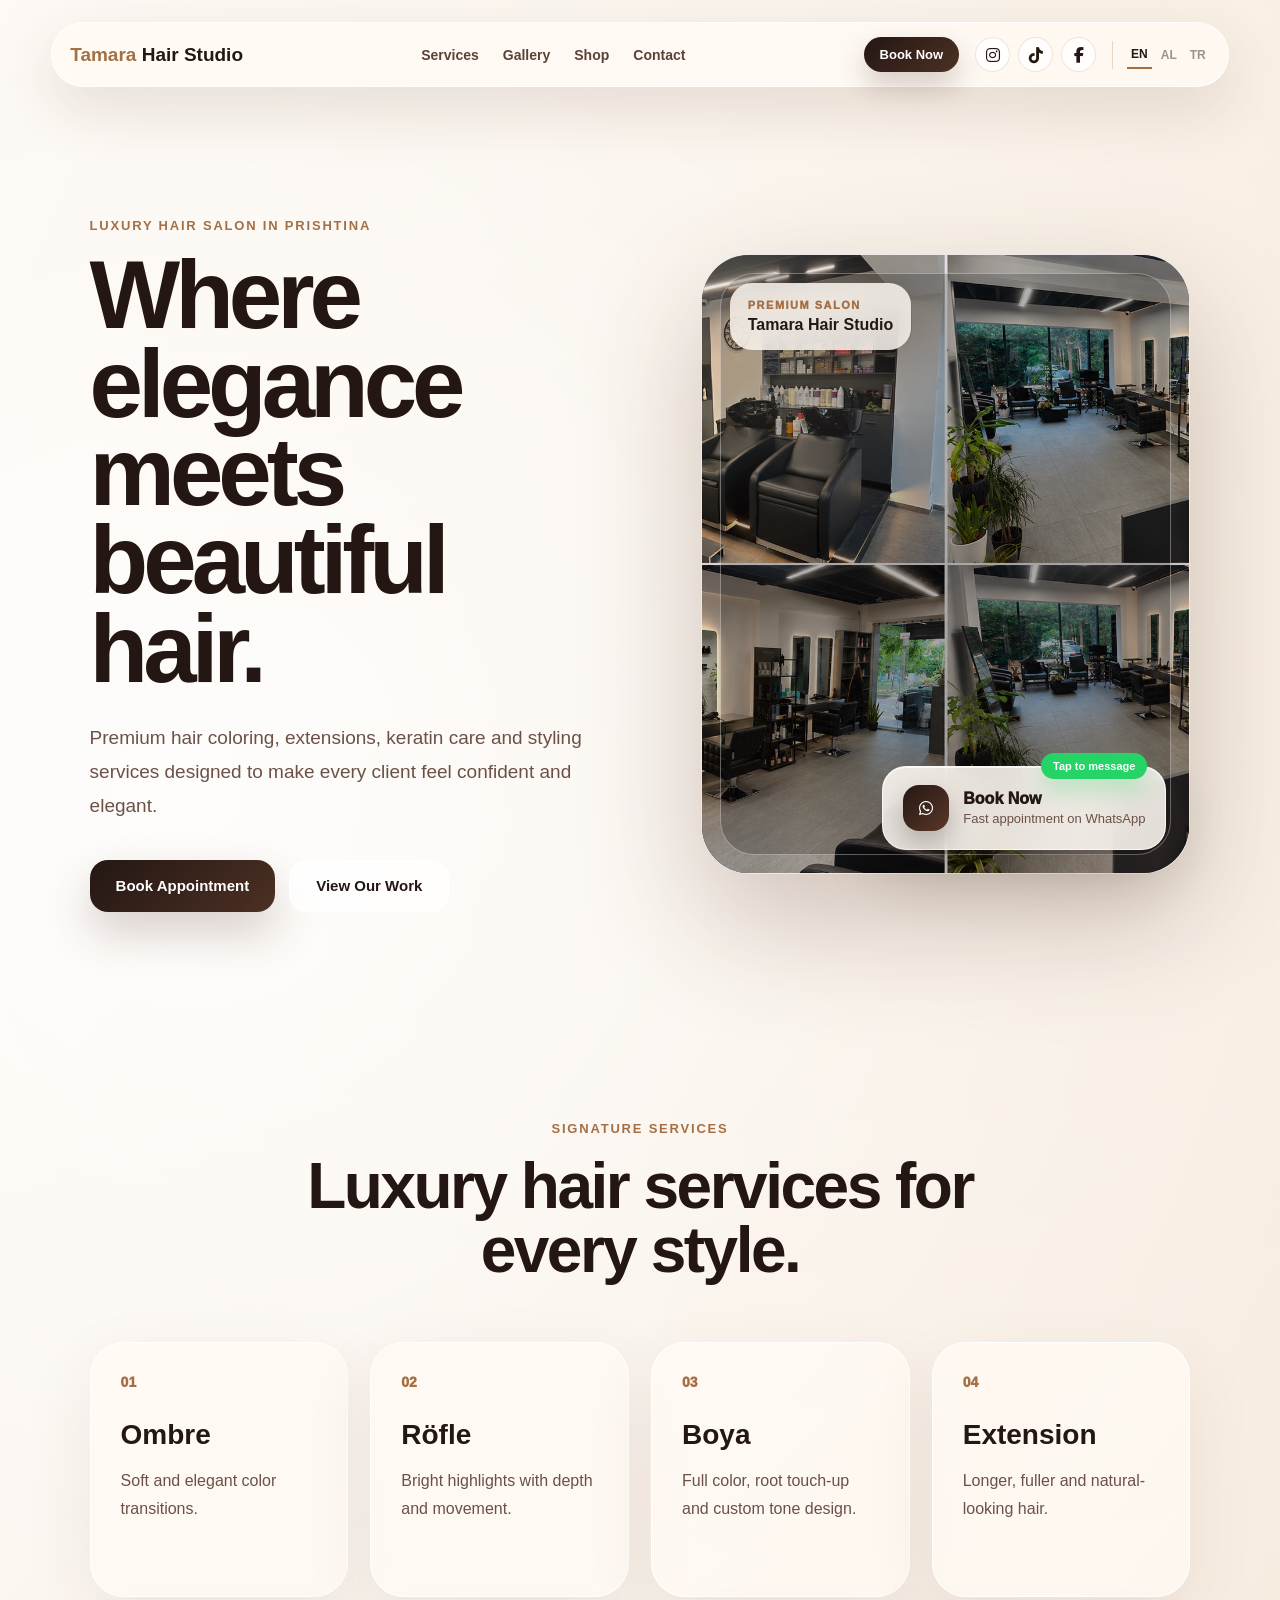
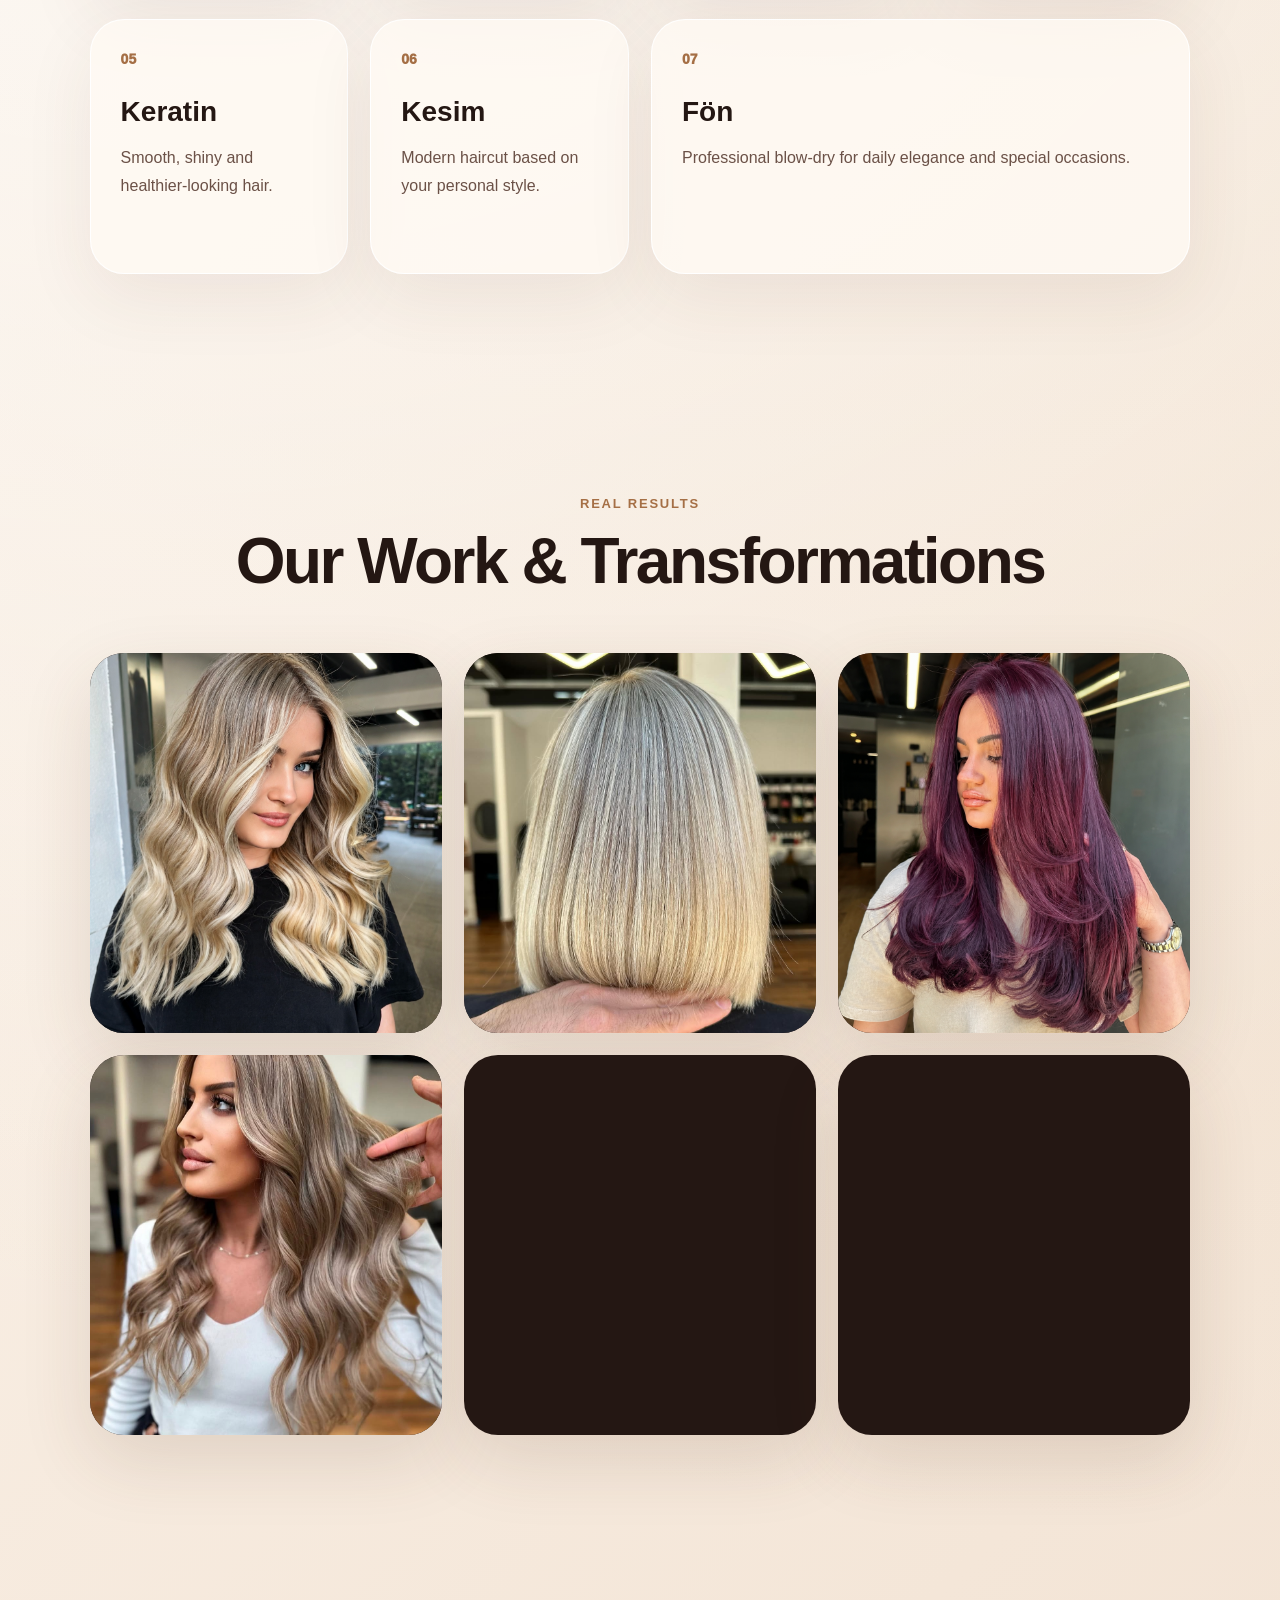
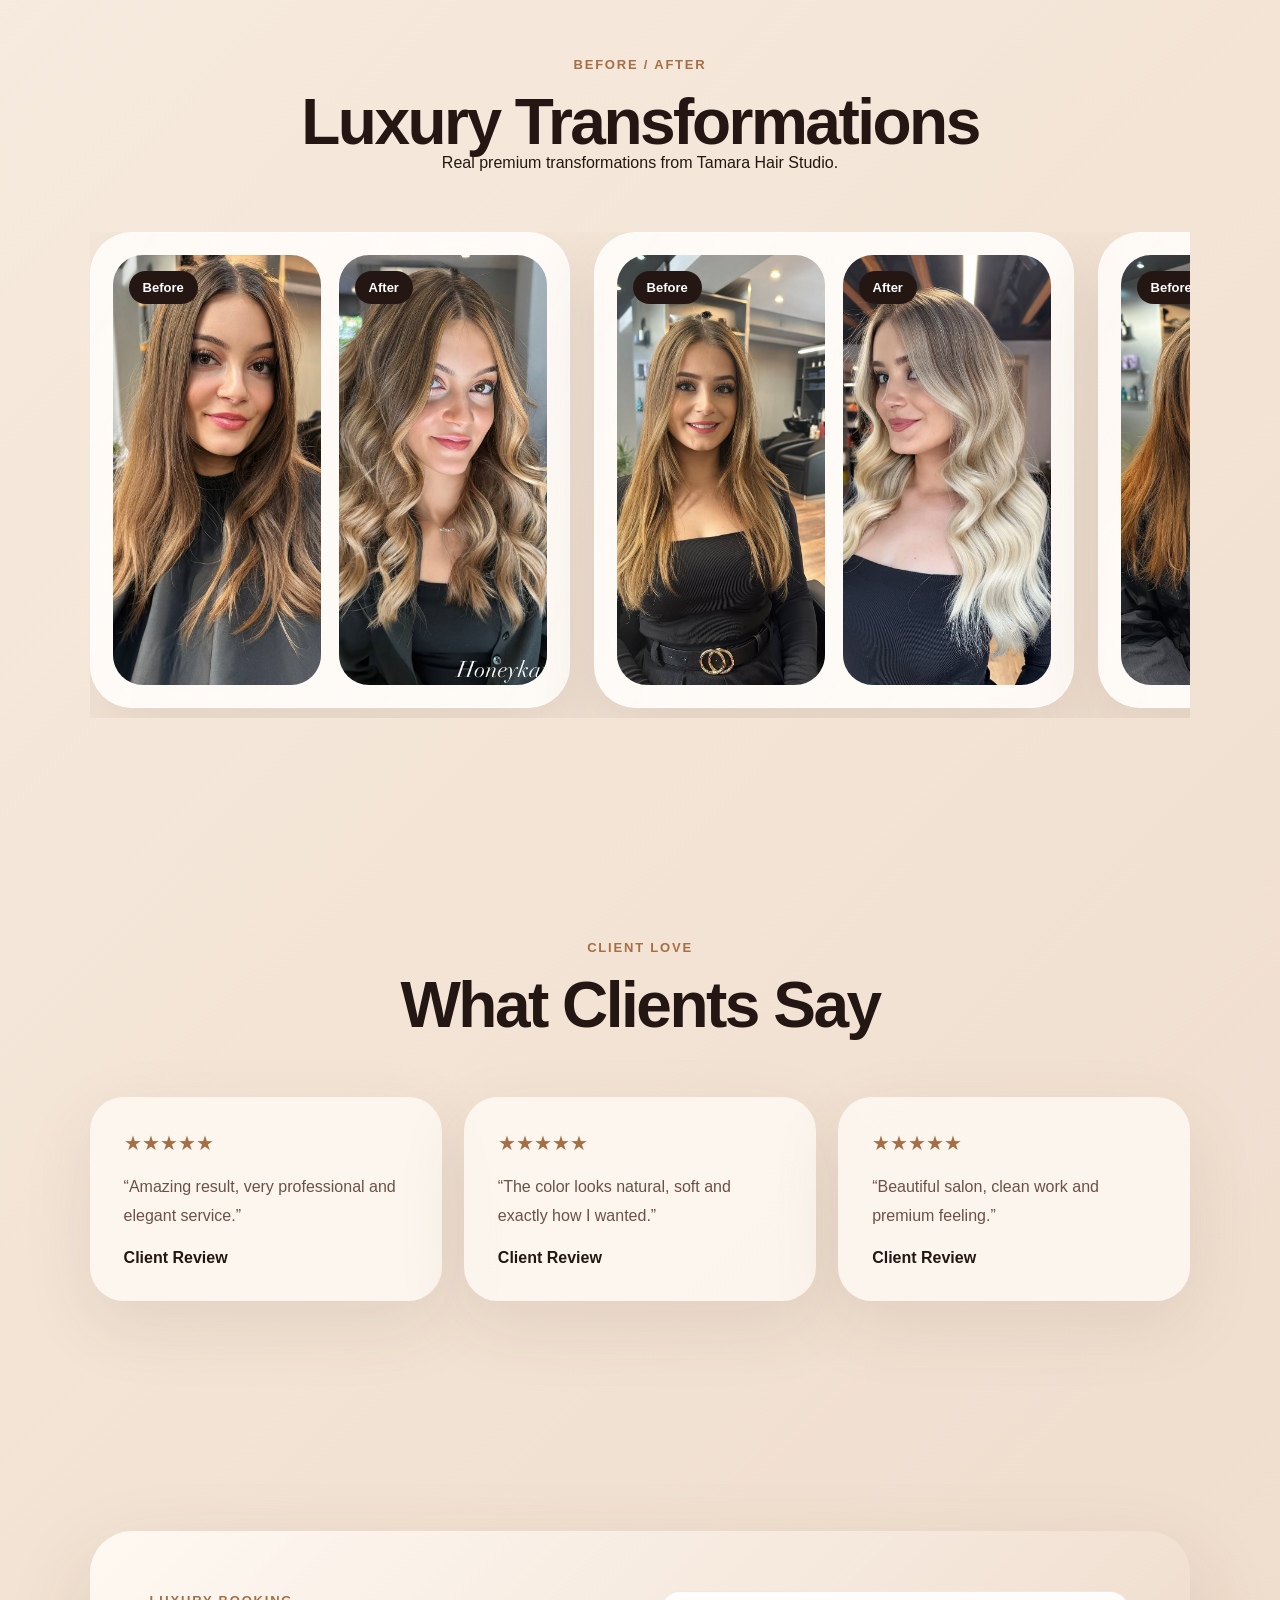
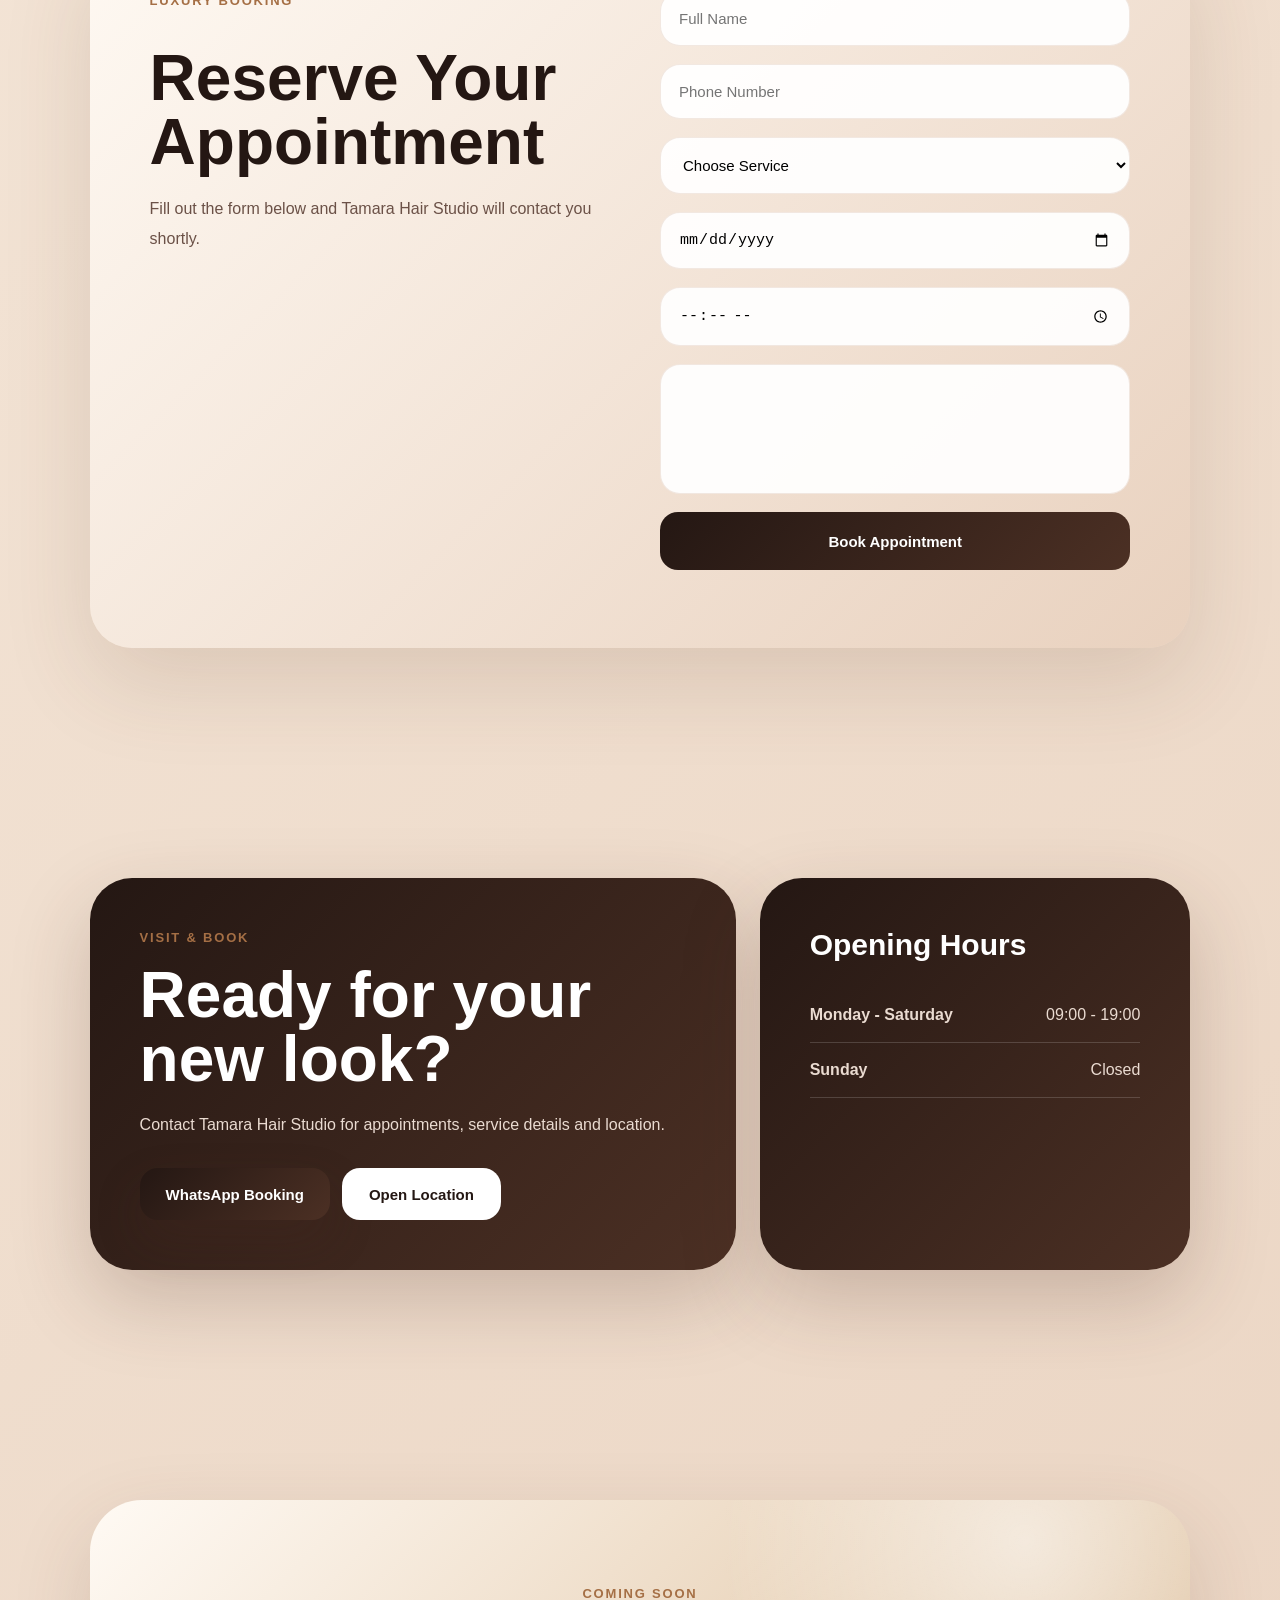
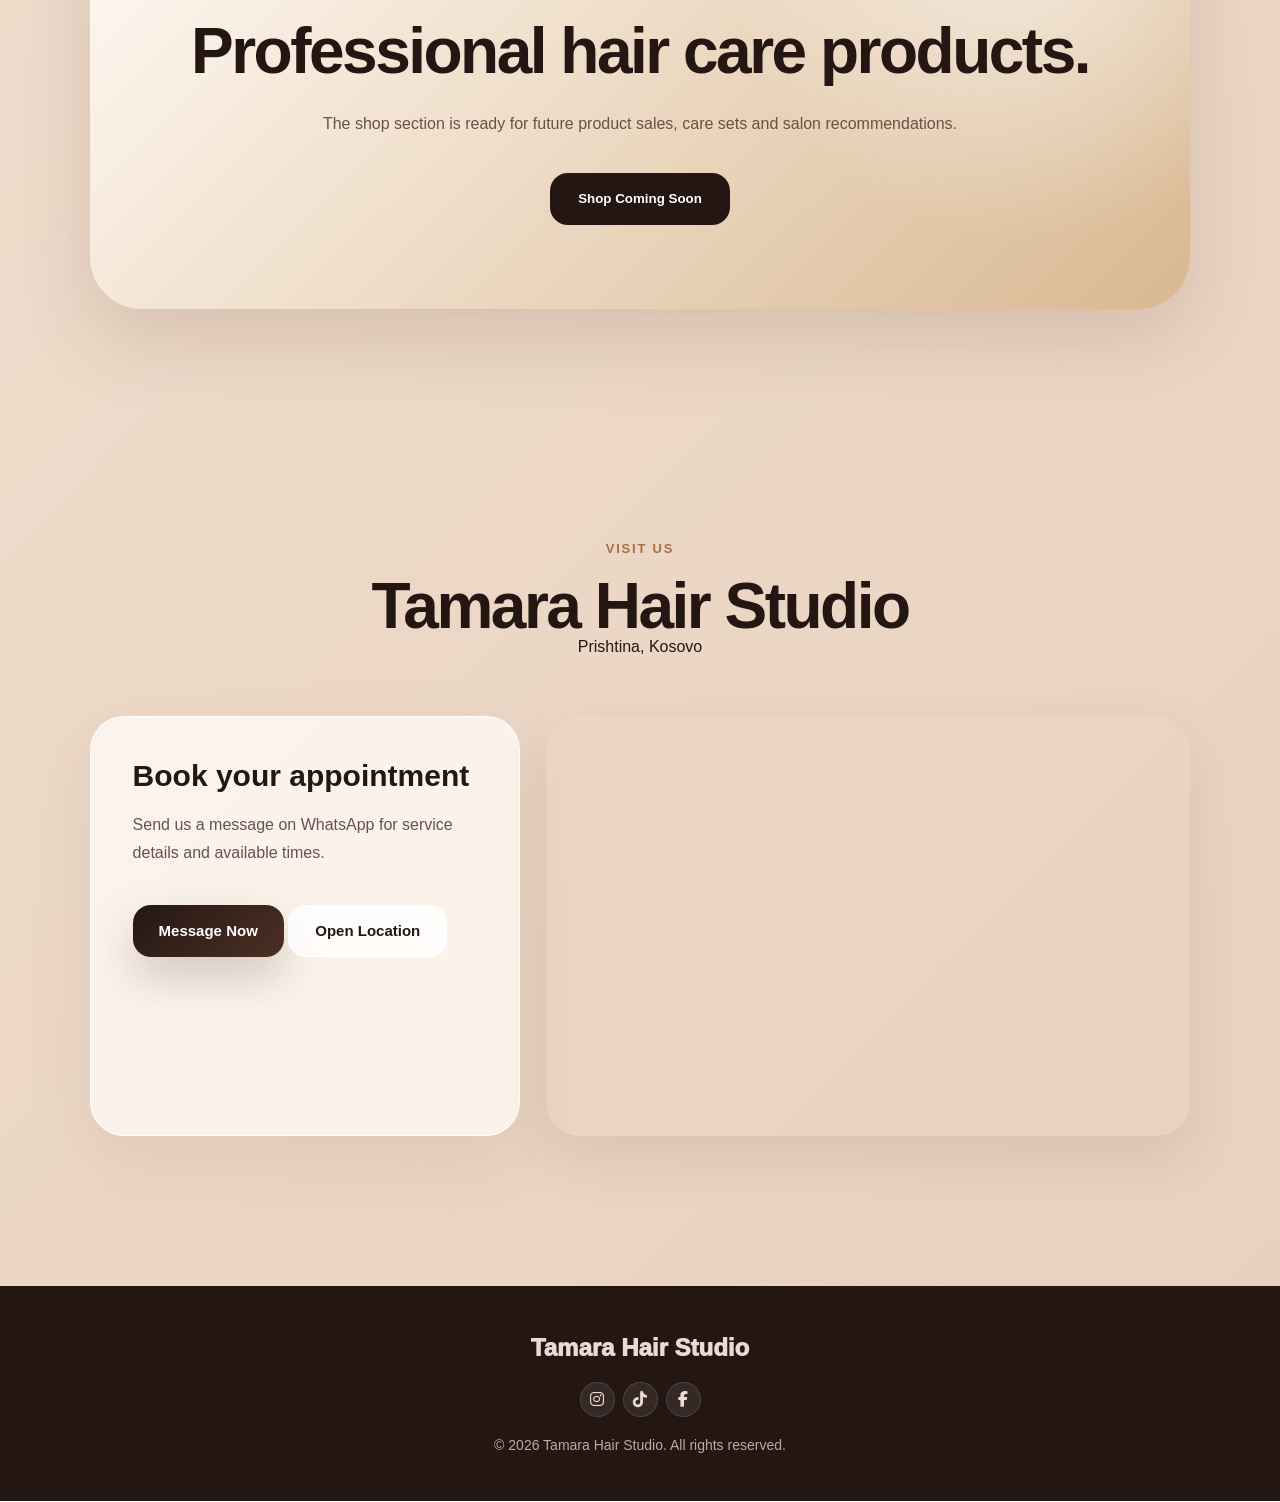
==== index.html @ d04fb373 "Update index.html" ====
<!DOCTYPE html>
<html lang="en">
<head>
  <meta charset="UTF-8" />
  <meta name="viewport" content="width=device-width, initial-scale=1.0" />

  <title>Tamara Hair Studio | Luxury Hair Salon in Prishtina </title>

  <meta name="description" content="Luxury hair salon in Prishtina specializing in hair coloring, styling, balayage and premium beauty services.">

<meta name="keywords" content="Tamara Hair Studio, Hair Salon Prishtina, Balayage Prishtina, Luxury Salon Kosovo, Hair Stylist Prishtina">

<meta name="author" content="Tamara Hair Studio">

<meta property="og:title" content="Tamara Hair Studio">
<meta property="og:description" content="Luxury Hair Salon in Prishtina">
<meta property="og:type" content="website">
<meta property="og:url" content="https://tamarahairstudio.org">

<meta property="og:image" content="https://tamarahairstudio.org/logo.png">

<meta name="theme-color" content="#c8a96b">
  <meta name="description" content="Tamara Hair Studio in Prishtina. Ombre, Röfle, Boya, Extension, Keratin, Kesim and Fön services." />

  <link rel="stylesheet" href="style.css" />
  <link rel="stylesheet" href="https://cdnjs.cloudflare.com/ajax/libs/font-awesome/6.5.1/css/all.min.css">
</head>
<body>

<header class="navbar">
  <a href="#" class="logo"><span>Tamara</span> Hair Studio</a>

  <nav class="nav-links">

    <a href="#services" data-en="Services" data-al="Shërbimet" data-tr="Hizmetler">Services</a>
    <a href="#gallery" data-en="Gallery" data-al="Galeria" data-tr="Galeri">Gallery</a>
    <a href="#shop" data-en="Shop" data-al="Dyqani" data-tr="Mağaza">Shop</a>
    <a href="#contact" data-en="Contact" data-al="Kontakti" data-tr="İletişim">Contact</a>
    
  </nav>

  <div class="nav-right">
    <a href="https://wa.me/38349667708" target="_blank" class="nav-book">
  Book Now
</a>
    <div class="socials">
      <a href="https://www.instagram.com/tamarahairstudio1?igsh=MThxN2Y5NWh1bnh3dQ==" target="_blank"><i class="fa-brands fa-instagram"></i></a>
      <a href="https://www.tiktok.com/@tamarahairstdio?_r=1&_t=ZP-960ShlT7paY" target="_blank"><i class="fa-brands fa-tiktok"></i></a>
      <a href="https://www.facebook.com/share/1HbBMF11Zt/?mibextid=wwXIfr" target="_blank"><i class="fa-brands fa-facebook-f"></i></a>
    </div>

    <div class="lang">
      <button onclick="setLanguage('en')">EN</button>
      <button onclick="setLanguage('al')">AL</button>
      <button onclick="setLanguage('tr')">TR</button>
    </div>
  </div>
</header>

<section class="hero">
  <div class="hero-content">
    <span class="eyebrow" data-en="Luxury Hair Salon in Prishtina" data-al="Sallon luksoz flokësh në Prishtinë" data-tr="Prishtina’da lüks kuaför salonu">
      Luxury Hair Salon in Prishtina
    </span>

    <h1 data-en="Where elegance meets beautiful hair." data-al="Aty ku eleganca takohet me flokët e bukur." data-tr="Zarafetin güzel saçlarla buluşturuyoruz.">
      Where elegance meets beautiful hair.
    </h1>

    <p data-en="Premium hair coloring, extensions, keratin care and styling services designed to make every client feel confident and elegant."
       data-al="Shërbime premium për ngjyrosje, extension, keratin dhe stilim flokësh për një pamje elegante."
       data-tr="Her müşterinin kendini özgüvenli ve zarif hissetmesi için premium saç boyama, extension, keratin ve şekillendirme hizmetleri.">
      Premium hair coloring, extensions, keratin care and styling services designed to make every client feel confident and elegant.
    </p>

    <div class="hero-actions">
      <a href="https://wa.me/38349667708" target="_blank" class="btn btn-dark" data-en="Book Appointment" data-al="Rezervo Termin" data-tr="Randevu Al">Book Appointment</a>
      <a href="#gallery" class="btn btn-light" data-en="View Our Work" data-al="Shiko Punët Tona" data-tr="Çalışmalarımızı Gör">View Our Work</a>
    </div>
  </div>

  <div class="hero-visual">
 <div class="hero-image">
  <img src="E236548A-C7D3-4BD4-896D-AF9E028FAAE4.PNG" alt="Tamara Hair Studio Salon">
  <div class="hero-image-badge">
    <span>Premium Salon</span>
    <strong>Tamara Hair Studio</strong>
  </div>
</div>
 <a href="https://wa.me/38349667708" target="_blank" class="floating-card booking-card">
  <i class="fa-brands fa-whatsapp"></i>
  <div>
    <strong data-en="Book Now" data-al="Rezervo Tani" data-tr="Hemen Randevu Al">Book Now</strong>
    <span data-en="Fast appointment on WhatsApp" data-al="Termin i shpejtë në WhatsApp" data-tr="WhatsApp ile hızlı randevu">Fast appointment on WhatsApp</span>
  </div>
  <small data-en="Tap to message" data-al="Prek për mesazh" data-tr="Mesaj için dokun">Tap to message</small>
</a>
  </div>
</section>

<section id="services" class="section">
  <div class="section-head">
    <span class="eyebrow" data-en="Signature Services" data-al="Shërbimet Kryesore" data-tr="Öne Çıkan Hizmetler">Signature Services</span>
    <h2 data-en="Luxury hair services for every style." data-al="Shërbime luksoze flokësh për çdo stil." data-tr="Her tarza özel lüks saç hizmetleri.">
      Luxury hair services for every style.
    </h2>
  </div>

  <div class="services-grid">
    <article class="service-card"><span>01</span><h3>Ombre</h3><p data-en="Soft and elegant color transitions." data-al="Kalime të buta dhe elegante ngjyrash." data-tr="Yumuşak ve zarif renk geçişleri."></p></article>
    <article class="service-card"><span>02</span><h3>Röfle</h3><p data-en="Bright highlights with depth and movement." data-al="Refle me shkëlqim dhe dimension." data-tr="Parlaklık ve derinlik katan röfle."></p></article>
    <article class="service-card"><span>03</span><h3>Boya</h3><p data-en="Full color, root touch-up and custom tone design." data-al="Ngjyrosje e plotë, rrënjë dhe dizajn personal." data-tr="Tam boya, dip boya ve özel renk tasarımı."></p></article>
    <article class="service-card"><span>04</span><h3>Extension</h3><p data-en="Longer, fuller and natural-looking hair." data-al="Flokë më të gjatë, më të dendur dhe natyralë." data-tr="Daha uzun, hacimli ve doğal görünen saçlar."></p></article>
    <article class="service-card"><span>05</span><h3>Keratin</h3><p data-en="Smooth, shiny and healthier-looking hair." data-al="Flokë më të butë dhe me shkëlqim." data-tr="Daha parlak ve sağlıklı görünen saçlar."></p></article>
    <article class="service-card"><span>06</span><h3>Kesim</h3><p data-en="Modern haircut based on your personal style." data-al="Prerje moderne sipas stilit tuaj." data-tr="Tarzınıza uygun modern saç kesimi."></p></article>
    <article class="service-card wide"><span>07</span><h3>Fön</h3><p data-en="Professional blow-dry for daily elegance and special occasions." data-al="Fön profesional për përditshmëri dhe raste speciale." data-tr="Günlük şıklık ve özel günler için profesyonel fön."></p></article>
  </div>
</section>

<section id="gallery" class="section gallery-section">
  <div class="section-head">
    <span class="eyebrow" data-en="Real Results" data-al="Rezultate Reale" data-tr="Gerçek Sonuçlar">Real Results</span>
    <h2 data-en="Our Work & Transformations" data-al="Punët dhe transformimet tona" data-tr="Çalışmalarımız ve dönüşümler">Our Work & Transformations</h2>
  </div>

  <div class="gallery-grid">
    <div class="gallery-item" onclick="openMedia('image','ChatGPT Image 8 May 2026 22_24_27.png')">
      <img src="ChatGPT Image 8 May 2026 22_24_27.png" alt="Hair result">
      <div class="gallery-overlay"><span>Ombre</span><p>Luxury color transition</p></div>
    </div>

    <div class="gallery-item" onclick="openMedia('image','röfle.JPEG')">
      <img src="rofle.JPEG" alt="Hair result">
      <div class="gallery-overlay"><span>Röfle</span><p>Elegant highlights</p></div>
    </div>

    <div class="gallery-item" onclick="openMedia('image','boya.png')">
      <img src="boya.png" alt="Hair result">
      <div class="gallery-overlay"><span>boya</span><p>Premium color work</p></div>
    </div>

    <div class="gallery-item" onclick="openMedia('image','extension.JPEG')">
      <img src="extension.JPEG" alt="Hair result">
      <div class="gallery-overlay"><span>extention</span><p>Smooth & shiny finish</p></div>
    </div>

    <div class="gallery-item" onclick="openMedia('video','before.mp4')">
      <video src="before.mp4" muted></video>
      <div class="gallery-overlay"><span>Video</span><p>Transformation process</p></div>
    </div>

    <div class="gallery-item" onclick="openMedia('video','after.mp4')">
      <video src="after.mp4" muted></video>
      <div class="gallery-overlay"><span>Video</span><p>Final look</p></div>
    </div>
  </div>
  
</section>

<section class="before-after-section">

  <div class="section-head">
    <span class="eyebrow">Before / After</span>
    <h2>Luxury Transformations</h2>
    <p>Real premium transformations from Tamara Hair Studio.</p>
  </div>

  <div class="transformations-slider">

    <div class="transformation-item">
      <div class="before-after-card premium-card">

        <div>
          <img src="befor1.JPEG">
          <span>Before</span>
        </div>

        <div>
          <img src="after1.JPEG">
          <span>After</span>
        </div>

      </div>
    </div>

    <div class="transformation-item">
      <div class="before-after-card premium-card">

        <div>
          <img src="before2.JPEG">
          <span>Before</span>
        </div>

        <div>
          <img src="after2.JPEG">
          <span>After</span>
        </div>

      </div>
    </div>

    <div class="transformation-item">
      <div class="before-after-card premium-card">

        <div>
          <img src="before3.JPEG">
          <span>Before</span>
        </div>

        <div>
          <img src="after3.JPEG">
          <span>After</span>
        </div>

      </div>
    </div>

    <div class="transformation-item">
      <div class="before-after-card premium-card">

        <div>
          <img src="before4.JPEG">
          <span>Before</span>
        </div>

        <div>
          <img src="after4.JPEG">
          <span>After</span>
        </div>

      </div>
    </div>

  </div>

</section>

<section class="reviews-section">
  <div class="section-head">
    <span class="eyebrow">Client Love</span>
    <h2>What Clients Say</h2>
  </div>

  <div class="reviews-grid">
    <div class="review-card">
      <div class="stars">★★★★★</div>
      <p>“Amazing result, very professional and elegant service.”</p>
      <strong>Client Review</strong>
    </div>

    <div class="review-card">
      <div class="stars">★★★★★</div>
      <p>“The color looks natural, soft and exactly how I wanted.”</p>
      <strong>Client Review</strong>
    </div>

    <div class="review-card">
      <div class="stars">★★★★★</div>
      <p>“Beautiful salon, clean work and premium feeling.”</p>
      <strong>Client Review</strong>
    </div>
  </div>
</section>

<section class="booking-section" id="booking">

  <div class="booking-box">

    <div class="booking-content">

      <span class="eyebrow">Luxury Booking</span>

      <h2>
        Reserve Your Appointment
      </h2>

      <p>
        Fill out the form below and Tamara Hair Studio will contact you shortly.
      </p>

    </div>

    <form class="booking-form" >

      <input type="text" name="name" placeholder="Full Name" required>
<input type="tel" name="phone" placeholder="Phone Number" required>

      <select name="service" required>
        <option value="">Choose Service</option>
        <option>Ombre</option>
        <option>Röfle</option>
        <option>Hair Coloring</option>
        <option>Extension</option>
        <option>Keratin</option>
        <option>Hair Cut</option>
        <option>Blow Dry</option>
      </select>

      <input type="date" name="date" required>

      <input type="time" name="time" required>

      <textarea
        name="message"
        placeholder="Additional Notes">
      </textarea>

      <button type="submit">
        Book Appointment
      </button>

      <p class="form-message"></p>

    </form>
      

  </div>

</section>

<section class="business-section">
  <div class="business-card">
    <span class="eyebrow">Visit & Book</span>
    <h2>Ready for your new look?</h2>
    <p>Contact Tamara Hair Studio for appointments, service details and location.</p>

    <div class="business-actions">
      <a href="https://wa.me/38349667708" target="_blank" class="btn btn-dark">WhatsApp Booking</a>
      <a href="https://www.google.com/maps?q=42.66179275512695,21.159759521484375&z=17&hl=tr" target="_blank" class="btn btn-light">Open Location</a>
    </div>
  </div>

  <div class="hours-card">
    <h3>Opening Hours</h3>
    <p><strong>Monday - Saturday</strong><span>09:00 - 19:00</span></p>
    <p><strong>Sunday</strong><span>Closed</span></p>
  </div>
</section>

<section id="shop" class="shop">
  <div class="shop-inner">
    <span class="eyebrow" data-en="Coming Soon" data-al="Së Shpejti" data-tr="Yakında">Coming Soon</span>
    <h2 data-en="Professional hair care products." data-al="Produkte profesionale për kujdesin e flokëve." data-tr="Profesyonel saç bakım ürünleri.">Professional hair care products.</h2>
    <p data-en="The shop section is ready for future product sales, care sets and salon recommendations."
       data-al="Seksioni i dyqanit është gati për shitje produktesh dhe rekomandime."
       data-tr="Mağaza bölümü gelecekte ürün satışı ve salon önerileri için hazırlandı.">
      The shop section is ready for future product sales, care sets and salon recommendations.
    </p>
    <button disabled data-en="Shop Coming Soon" data-al="Dyqani Së Shpejti" data-tr="Mağaza Yakında">Shop Coming Soon</button>
  </div>
</section>

<section id="contact" class="section contact">
  <div class="section-head">
    <span class="eyebrow" data-en="Visit Us" data-al="Na Vizitoni" data-tr="Bizi Ziyaret Edin">Visit Us</span>
    <h2>Tamara Hair Studio</h2>
    <p>Prishtina, Kosovo</p>
  </div>

  <div class="contact-grid">
    <div class="contact-card">
      <h3 data-en="Book your appointment" data-al="Rezervo terminin" data-tr="Randevunuzu alın">Book your appointment</h3>
      <p data-en="Send us a message on WhatsApp for service details and available times."
         data-al="Na shkruani në WhatsApp për detaje dhe termine."
         data-tr="Hizmet detayları ve uygun saatler için WhatsApp’tan bize yazın."></p>

      <a href="https://wa.me/38349667708" target="_blank" class="btn btn-dark" data-en="Message Now" data-al="Shkruaj Tani" data-tr="Hemen Yaz">Message Now</a>

      <a href="https://www.google.com/maps?q=42.66179275512695,21.159759521484375&z=17&hl=tr" target="_blank" class="btn btn-light map-btn" data-en="Open Location" data-al="Hap Lokacionin" data-tr="Konumu Aç">Open Location</a>
    </div>

    <iframe 
      src="https://www.google.com/maps?q=42.66179275512695,21.159759521484375&z=17&output=embed"
      loading="lazy"
      referrerpolicy="no-referrer-when-downgrade">
    </iframe>
  </div>
</section>

<footer>
  <div class="footer-logo">Tamara Hair Studio</div>

  <div class="footer-socials">
    <a href="https://www.instagram.com/tamarahairstudio1?igsh=MThxN2Y5NWh1bnh3dQ==" target="_blank"><i class="fa-brands fa-instagram"></i></a>
    <a href="https://www.tiktok.com/@tamarahairstdio?_r=1&_t=ZP-960ShlT7paY" target="_blank"><i class="fa-brands fa-tiktok"></i></a>
    <a href="https://www.facebook.com/share/1HbBMF11Zt/?mibextid=wwXIfr" target="_blank"><i class="fa-brands fa-facebook-f"></i></a>
  </div>

  <p>© 2026 Tamara Hair Studio. All rights reserved.</p>
</footer>

<div id="mediaModal" class="media-modal" onclick="closeMedia()">
  <button class="close-modal">&times;</button>
  <div id="modalContent" class="modal-content"></div>
</div>

<script src="script.js"></script>
</body>
</html>
---- style.css ----
* {
  margin: 0;
  padding: 0;
  box-sizing: border-box;
}

html { scroll-behavior: smooth; }

body {
  font-family: Inter, Arial, sans-serif;
  color: #241713;
  background:
    radial-gradient(circle at 15% 10%, rgba(255,255,255,0.9), transparent 30%),
    radial-gradient(circle at 85% 8%, rgba(220,184,139,0.28), transparent 34%),
    linear-gradient(135deg, #fffaf4 0%, #f4e6d8 45%, #e8d0bd 100%);
  overflow-x: hidden;
}

.navbar {
  width: min(1180px, 92%);
  margin: 22px auto;
  padding: 14px 18px;
  border-radius: 999px;
  background: rgba(255,250,244,0.78);
  backdrop-filter: blur(18px);
  -webkit-backdrop-filter: blur(18px);
  border: 1px solid rgba(255,255,255,0.85);
  box-shadow: 0 22px 60px rgba(93,57,38,0.14);
  display: flex;
  align-items: center;
  justify-content: space-between;
  gap: 18px;
}

.logo {
  color: #241713;
  text-decoration: none;
  font-size: 19px;
  font-weight: 900;
  white-space: nowrap;
}

.logo span { color: #a56f45; }

.nav-links {
  display: flex;
  gap: 24px;
}

.nav-links a {
  text-decoration: none;
  color: #5b4238;
  font-size: 14px;
  font-weight: 800;
}

.nav-links a:hover { color: #a56f45; }

.nav-right {
  display: flex;
  align-items: center;
  gap: 16px;
}

.socials,
.footer-socials {
  display: flex;
  gap: 8px;
}

.socials a,
.footer-socials a {
  width: 35px;
  height: 35px;
  border-radius: 50%;
  background: rgba(255,255,255,0.82);
  color: #241713;
  border: 1px solid rgba(165,111,69,0.18);
  display: flex;
  align-items: center;
  justify-content: center;
  text-decoration: none;
}

.socials a:hover,
.footer-socials a:hover {
  background: #241713;
  color: white;
}

.lang {
  display: flex;
  gap: 5px;
  padding-left: 14px;
  border-left: 1px solid rgba(165,111,69,0.25);
}

.lang button {
  border: none;
  background: transparent;
  color: #241713;
  font-weight: 900;
  font-size: 12px;
  cursor: pointer;
  opacity: 0.45;
  padding: 6px 4px;
}

.lang button.active,
.lang button:hover { opacity: 1; }

.lang button.active {
  border-bottom: 2px solid #a56f45;
}

.hero {
  min-height: 100vh;
  padding: 90px 7% 80px;
  display: grid;
  grid-template-columns: 1.05fr 0.95fr;
  align-items: center;
  gap: 70px;
}

.eyebrow {
  display: inline-block;
  color: #a56f45;
  font-size: 13px;
  font-weight: 900;
  text-transform: uppercase;
  letter-spacing: 1.8px;
  margin-bottom: 18px;
}

.hero h1 {
  font-size: clamp(56px, 7.5vw, 112px);
  line-height: 0.92;
  letter-spacing: -5px;
  max-width: 850px;
}

.hero p {
  margin-top: 28px;
  color: #6b5147;
  font-size: 19px;
  line-height: 1.8;
  max-width: 650px;
}

.hero-actions {
  display: flex;
  flex-wrap: wrap;
  gap: 14px;
  margin-top: 36px;
}

.btn {
  display: inline-flex;
  align-items: center;
  justify-content: center;
  min-height: 52px;
  padding: 0 26px;
  border-radius: 18px;
  text-decoration: none;
  font-size: 15px;
  font-weight: 900;
  transition: 0.3s;
}

.btn-dark {
  background: linear-gradient(135deg, #241713, #4c3024);
  color: white;
  box-shadow: 0 20px 45px rgba(72,43,31,0.22);
}

.btn-light {
  background: rgba(255,255,255,0.78);
  color: #241713;
  border: 1px solid rgba(255,255,255,0.9);
}

.btn:hover { transform: translateY(-4px); }

.hero-visual { position: relative; }

.hero-image {
  height: 620px;
  border-radius: 48px;
  background:
    linear-gradient(rgba(36,23,19,0.08), rgba(36,23,19,0.2)),
    url("images/cover.jpg");
  background-size: cover;
  background-position: center;
  box-shadow: 0 40px 100px rgba(93,57,38,0.22);
  border: 1px solid rgba(255,255,255,0.9);
}

.floating-card {
  position: absolute;
  right: 20px;
  bottom: 20px;
  left: auto;
}

.floating-card {
  position: absolute;
  right: 24px;
  bottom: 24px;
  left: auto;
  z-index: 5;

  display: flex;
  align-items: center;
  gap: 14px;

  max-width: 320px;
  padding: 18px 20px;
  border-radius: 24px;

  background: rgba(255, 250, 244, 0.88);
  backdrop-filter: blur(18px);
  -webkit-backdrop-filter: blur(18px);

  border: 1px solid rgba(255, 255, 255, 0.75);
  box-shadow:
    0 22px 60px rgba(36, 23, 19, 0.22),
    inset 0 1px 0 rgba(255, 255, 255, 0.7);

  animation: premiumFloat 3.5s ease-in-out infinite;
}

.floating-card i {
  width: 46px;
  height: 46px;
  min-width: 46px;
  border-radius: 16px;

  background: linear-gradient(135deg, #241713, #5a3829);
  color: white;

  display: flex;
  align-items: center;
  justify-content: center;

  box-shadow: 0 12px 26px rgba(36, 23, 19, 0.25);
}

.floating-card strong {
  display: block;
  color: #241713;
  font-size: 16px;
  font-weight: 950;
}

.floating-card span {
  display: block;
  color: #6b5147;
  font-size: 13px;
  margin-top: 3px;
}

@keyframes premiumFloat {
  0%, 100% {
    transform: translateY(0);
  }

  50% {
    transform: translateY(-8px);
  }
}

.floating-card strong { display: block; }
.floating-card span { color: #6b5147; font-size: 13px; }

.section { padding: 110px 7%; }

.section-head {
  text-align: center;
  max-width: 820px;
  margin: 0 auto 60px;
}

.section-head h2,
.shop-inner h2 {
  font-size: clamp(38px, 5vw, 72px);
  line-height: 1;
  letter-spacing: -2.5px;
}

.services-grid {
  display: grid;
  grid-template-columns: repeat(4, 1fr);
  gap: 22px;
}

.service-card {
  min-height: 255px;
  padding: 30px;
  border-radius: 34px;
  background: rgba(255,250,244,0.78);
  border: 1px solid rgba(255,255,255,0.9);
  box-shadow: 0 24px 70px rgba(93,57,38,0.08);
  transition: 0.35s;
}

.service-card:hover {
  transform: translateY(-10px);
  background: linear-gradient(135deg, #241713, #4c3024);
  color: white;
}

.service-card:hover p { color: #eadbd1; }

.service-card span {
  color: #a56f45;
  font-weight: 950;
  font-size: 14px;
}

.service-card h3 {
  margin: 28px 0 16px;
  font-size: 28px;
}

.service-card p {
  color: #6b5147;
  line-height: 1.75;
}

.service-card.wide { grid-column: span 2; }

.gallery-grid {
  display: grid;
  grid-template-columns: repeat(3, 1fr);
  gap: 22px;
}

.gallery-item {
  position: relative;
  height: 380px;
  border-radius: 34px;
  overflow: hidden;
  background: #241713;
  cursor: pointer;
  box-shadow: 0 26px 70px rgba(93,57,38,0.14);
}

.gallery-item img,
.gallery-item video {
  width: 100%;
  height: 100%;
  object-fit: cover;
  transition: 0.45s;
}

.gallery-item:hover img,
.gallery-item:hover video {
  transform: scale(1.08);
}

.gallery-overlay {
  position: absolute;
  left: 18px;
  right: 18px;
  bottom: 18px;
  padding: 18px;
  border-radius: 22px;
  background: rgba(255,250,244,0.88);
  opacity: 0;
  transform: translateY(8px);
  transition: 0.35s;
}

.gallery-item:hover .gallery-overlay {
  opacity: 1;
  transform: translateY(0);
}

.gallery-overlay span {
  display: block;
  color: #a56f45;
  font-weight: 950;
  margin-bottom: 6px;
}

.gallery-overlay p {
  color: #241713;
  font-size: 14px;
  font-weight: 700;
}

.shop {
  padding: 120px 7%;
}

.shop-inner {
  text-align: center;
  padding: 84px 8%;
  border-radius: 52px;
  background:
    radial-gradient(circle at 85% 10%, rgba(255,255,255,0.55), transparent 30%),
    linear-gradient(135deg, #fffaf4, #d9b891);
  box-shadow: 0 28px 80px rgba(93,57,38,0.16);
}

.shop-inner p {
  max-width: 760px;
  margin: 26px auto 34px;
  color: #6b5147;
  line-height: 1.85;
}

.shop-inner button {
  min-height: 52px;
  padding: 0 28px;
  border-radius: 18px;
  border: none;
  background: #241713;
  color: white;
  font-weight: 900;
}

.contact-grid {
  display: grid;
  grid-template-columns: 0.8fr 1.2fr;
  gap: 26px;
}

.contact-card {
  padding: 42px;
  border-radius: 34px;
  background: rgba(255,250,244,0.8);
  border: 1px solid rgba(255,255,255,0.9);
  box-shadow: 0 24px 70px rgba(93,57,38,0.08);
}

.contact-card h3 {
  font-size: 30px;
  margin-bottom: 18px;
}

.contact-card p {
  color: #6b5147;
  line-height: 1.75;
  margin-bottom: 26px;
}

.map-btn {
  margin-top: 12px;
}

.contact iframe {
  width: 100%;
  min-height: 420px;
  border: none;
  border-radius: 34px;
  box-shadow: 0 22px 55px rgba(93,57,38,0.11);
}

.media-modal {
  position: fixed;
  inset: 0;
  background: rgba(0,0,0,0.82);
  display: none;
  align-items: center;
  justify-content: center;
  z-index: 9999;
  padding: 24px;
}

.media-modal.active {
  display: flex;
}

.modal-content img,
.modal-content video {
  max-width: 92vw;
  max-height: 82vh;
  border-radius: 24px;
}

.close-modal {
  position: absolute;
  top: 24px;
  right: 28px;
  width: 44px;
  height: 44px;
  border: none;
  border-radius: 50%;
  background: white;
  color: #241713;
  font-size: 30px;
  cursor: pointer;
}

footer {
  margin-top: 40px;
  padding: 48px 7%;
  background: #241713;
  color: #eadbd1;
  text-align: center;
}

.footer-logo {
  font-size: 24px;
  font-weight: 950;
  margin-bottom: 20px;
}

.footer-socials {
  justify-content: center;
  margin-bottom: 20px;
}

.footer-socials a {
  background: rgba(255,255,255,0.08);
  color: #eadbd1;
  border-color: rgba(255,255,255,0.12);
}

footer p {
  font-size: 14px;
  color: #bfa99c;
}

@media (max-width: 1100px) {
  .hero,
  .contact-grid {
    grid-template-columns: 1fr;
  }

  .services-grid {
    grid-template-columns: repeat(2, 1fr);
  }

  .gallery-grid {
    grid-template-columns: repeat(2, 1fr);
  }

  .hero-image {
    height: 520px;
  }

  .floating-card {
    left: 24px;
  }
}

@media (max-width: 820px) {
  .navbar {
    border-radius: 28px;
    flex-wrap: wrap;
    justify-content: center;
  }

  .logo {
    width: 100%;
    text-align: center;
  }

  .nav-links {
    order: 3;
    width: 100%;
    justify-content: center;
    flex-wrap: wrap;
    gap: 14px;
  }

  .nav-right {
    width: 100%;
    justify-content: center;
  }

  .lang {
    border-left: none;
    padding-left: 0;
  }

  .hero {
    padding-top: 55px;
    text-align: center;
  }

  .hero h1 {
    letter-spacing: -2px;
    font-size: clamp(46px, 13vw, 72px);
  }

  .hero p {
    margin-left: auto;
    margin-right: auto;
    font-size: 17px;
  }

  .hero-actions {
    justify-content: center;
  }

  .services-grid,
  .gallery-grid {
    grid-template-columns: 1fr;
  }

  .service-card.wide {
    grid-column: span 1;
  }

  .section {
    padding: 85px 4%;
  }

  .hero-image {
    height: 390px;
    border-radius: 34px;
  }

 .floating-card {
  position: relative;
  right: auto;
  bottom: auto;
  margin: -34px auto 0;
  max-width: 90%;
  animation: none;
}

  .gallery-item {
    height: 340px;
  }

  .gallery-overlay {
    opacity: 1;
    transform: translateY(0);
  }

  .shop {
    padding: 80px 4%;
  }

  .shop-inner {
    padding: 54px 24px;
    border-radius: 36px;
  }
}

.hero-image img {
  width: 100%;
  height: 100%;
  object-fit: cover;
  border-radius: 48px;
}

.hero-image {
  position: relative;
}

.hero-image::after {
  content: "";
  position: absolute;
  inset: 0;
  background: rgba(0,0,0,0.2);
  border-radius: 48px;
}

.hero-image {
  position: relative;
  height: 620px;
  border-radius: 48px;
  overflow: hidden;
  background: #241713;
  box-shadow:
    0 45px 120px rgba(93,57,38,0.28),
    inset 0 1px 0 rgba(255,255,255,0.5);
  border: 1px solid rgba(255,255,255,0.9);
}

.hero-image::before {
  content: "";
  position: absolute;
  inset: 0;
  background:
    linear-gradient(135deg, rgba(36,23,19,0.08), rgba(36,23,19,0.28)),
    radial-gradient(circle at 20% 15%, rgba(255,255,255,0.22), transparent 30%);
  z-index: 1;
  pointer-events: none;
}

.hero-image::after {
  content: "";
  position: absolute;
  inset: 18px;
  border: 1px solid rgba(255,255,255,0.35);
  border-radius: 34px;
  z-index: 2;
  pointer-events: none;
}

.hero-image img {
  width: 100%;
  height: 100%;
  object-fit: cover;
  object-position: center;
  display: block;
  transform: scale(1.02);
}

.hero-image-badge {
  position: absolute;
  left: 28px;
  top: 28px;
  z-index: 3;
  padding: 16px 18px;
  border-radius: 22px;
  background: rgba(255,250,244,0.82);
  backdrop-filter: blur(14px);
  -webkit-backdrop-filter: blur(14px);
  box-shadow: 0 18px 45px rgba(36,23,19,0.16);
}

.hero-image-badge span {
  display: block;
  color: #a56f45;
  font-size: 11px;
  font-weight: 950;
  letter-spacing: 1.5px;
  text-transform: uppercase;
  margin-bottom: 5px;
}

.hero-image-badge strong {
  color: #241713;
  font-size: 16px;
}

@media (max-width: 820px) {
  .hero-image {
    height: 390px;
    border-radius: 34px;
  }

  .hero-image::after {
    inset: 12px;
    border-radius: 24px;
  }

  .hero-image-badge {
    left: 18px;
    top: 18px;
    padding: 13px 15px;
  }
}

.booking-card {
  text-decoration: none;
  cursor: pointer;
}

.booking-card small {
  position: absolute;
  right: 18px;
  top: -14px;
  background: #25d366;
  color: white;
  padding: 7px 12px;
  border-radius: 999px;
  font-size: 11px;
  font-weight: 900;
  box-shadow: 0 12px 24px rgba(37, 211, 102, 0.28);
}

.booking-card:hover {
  transform: translateY(-8px) scale(1.02);
}

.booking-card:hover i {
  background: #25d366;
}

.nav-btn {
  padding: 8px 16px;
  border-radius: 20px;
  background: #241713;
  color: white;
  font-weight: 800;
  text-decoration: none;
}

.nav-book {
  padding: 10px 16px;
  border-radius: 999px;
  background: linear-gradient(135deg, #241713, #4c3024);
  color: white;
  text-decoration: none;
  font-size: 13px;
  font-weight: 900;
  box-shadow: 0 14px 28px rgba(72,43,31,0.22);
}

.before-after-section,
.reviews-section,
.business-section {
  padding: 110px 7%;
}

.before-after-grid {
  display: grid;
  grid-template-columns: 1.2fr 0.8fr;
  gap: 34px;
  align-items: center;
}

.before-after-card {
  display: grid;
  grid-template-columns: 1fr 1fr;
  gap: 18px;
  padding: 22px;
  border-radius: 42px;
  background: rgba(255,250,244,0.8);
  box-shadow: 0 26px 70px rgba(93,57,38,0.12);
}

.before-after-card div {
  position: relative;
  height: 430px;
  overflow: hidden;
  border-radius: 30px;
}

.before-after-card img {
  width: 100%;
  height: 100%;
  object-fit: cover;
}

.before-after-card span {
  position: absolute;
  left: 16px;
  top: 16px;
  background: #241713;
  color: white;
  padding: 9px 14px;
  border-radius: 999px;
  font-size: 13px;
  font-weight: 900;
}

.before-after-text h3 {
  font-size: clamp(34px, 4vw, 58px);
  line-height: 1;
  margin-bottom: 20px;
}

.before-after-text p {
  color: #6b5147;
  line-height: 1.8;
  margin-bottom: 28px;
}

.reviews-grid {
  display: grid;
  grid-template-columns: repeat(3, 1fr);
  gap: 22px;
}

.review-card {
  padding: 34px;
  border-radius: 34px;
  background: rgba(255,250,244,0.82);
  box-shadow: 0 24px 70px rgba(93,57,38,0.1);
}

.stars {
  color: #a56f45;
  font-size: 20px;
  margin-bottom: 18px;
}

.review-card p {
  color: #6b5147;
  line-height: 1.8;
  margin-bottom: 18px;
}

.business-section {
  display: grid;
  grid-template-columns: 1.2fr 0.8fr;
  gap: 24px;
}

.business-card,
.hours-card {
  padding: 50px;
  border-radius: 42px;
  background: linear-gradient(135deg, #241713, #4c3024);
  color: white;
  box-shadow: 0 30px 80px rgba(72,43,31,0.22);
}

.business-card h2 {
  font-size: clamp(38px, 5vw, 68px);
  line-height: 1;
  margin-bottom: 20px;
}

.business-card p {
  color: #eadbd1;
  line-height: 1.8;
  margin-bottom: 28px;
}

.business-actions {
  display: flex;
  flex-wrap: wrap;
  gap: 12px;
}

.business-card .btn-light {
  background: white;
}

.hours-card h3 {
  font-size: 30px;
  margin-bottom: 26px;
}

.hours-card p {
  display: flex;
  justify-content: space-between;
  gap: 20px;
  padding: 18px 0;
  border-bottom: 1px solid rgba(255,255,255,0.16);
  color: #eadbd1;
}

@media (max-width: 900px) {
  .before-after-grid,
  .business-section,
  .reviews-grid {
    grid-template-columns: 1fr;
  }

  .before-after-card {
    grid-template-columns: 1fr;
  }

  .before-after-card div {
    height: 340px;
  }

  .business-card,
  .hours-card {
    padding: 34px 24px;
  }

  .nav-book {
    order: -1;
  }
}

.transformations-slider {
  display: flex;
  gap: 24px;
  overflow-x: auto;
  scroll-snap-type: x mandatory;
  padding-bottom: 10px;
}

.transformation-item {
  min-width: 480px;
  scroll-snap-align: center;
}

.premium-card {
  background: rgba(255,250,244,0.84);
  backdrop-filter: blur(16px);
  border: 1px solid rgba(255,255,255,0.8);
  position: relative;
  overflow: hidden;
}

.premium-card::before {
  content: "";
  position: absolute;
  inset: -120%;
  background: linear-gradient(
    120deg,
    transparent,
    rgba(255,255,255,0.5),
    transparent
  );
  animation: shine 5s linear infinite;
}

@keyframes shine {
  100% {
    transform: translateX(250%);
  }
}

.booking-section {
  padding: 120px 7%;
}

.booking-box {
  display: grid;
  grid-template-columns: 1fr 1fr;
  gap: 40px;

  padding: 60px;

  border-radius: 42px;

  background:
    linear-gradient(
      135deg,
      rgba(255,250,244,0.95),
      rgba(232,208,189,0.88)
    );

  box-shadow:
    0 35px 90px rgba(93,57,38,0.14);
}

.booking-content h2 {
  font-size: clamp(42px,5vw,72px);
  line-height: 1;
  margin: 20px 0;
}

.booking-content p {
  color: #6b5147;
  line-height: 1.9;
}

.booking-form {
  display: grid;
  gap: 18px;
}

.booking-form input,
.booking-form select,
.booking-form textarea {

  width: 100%;
  padding: 18px;
  border-radius: 20px;
  border: 1px solid rgba(165,111,69,0.15);
  background: rgba(255,255,255,0.92);
  font-size: 15px;
  outline: none;
}

.booking-form textarea {
  min-height: 130px;
  resize: none;
}

.booking-form button {

  border: none;
  min-height: 58px;
  border-radius: 18px;

  background:
  linear-gradient(
    135deg,
    #241713,
    #4c3024
  );

  color: white;
  font-size: 15px;
  font-weight: 900;
  cursor: pointer;
}

.form-message {
  color: #a56f45;
  font-weight: 800;
}

@media (max-width: 900px) {

  .booking-box {
    grid-template-columns: 1fr;
    padding: 34px 24px;
  }

  .transformation-item {
    min-width: 88%;
  }

}

.luxury-video{

  width:90vw;
  max-width:1200px;

  max-height:85vh;

  border-radius:28px;

  object-fit:cover;

  background:#000;

  box-shadow:
  0 40px 100px rgba(0,0,0,.45);

}

.modal-content{

  display:flex;
  align-items:center;
  justify-content:center;

}
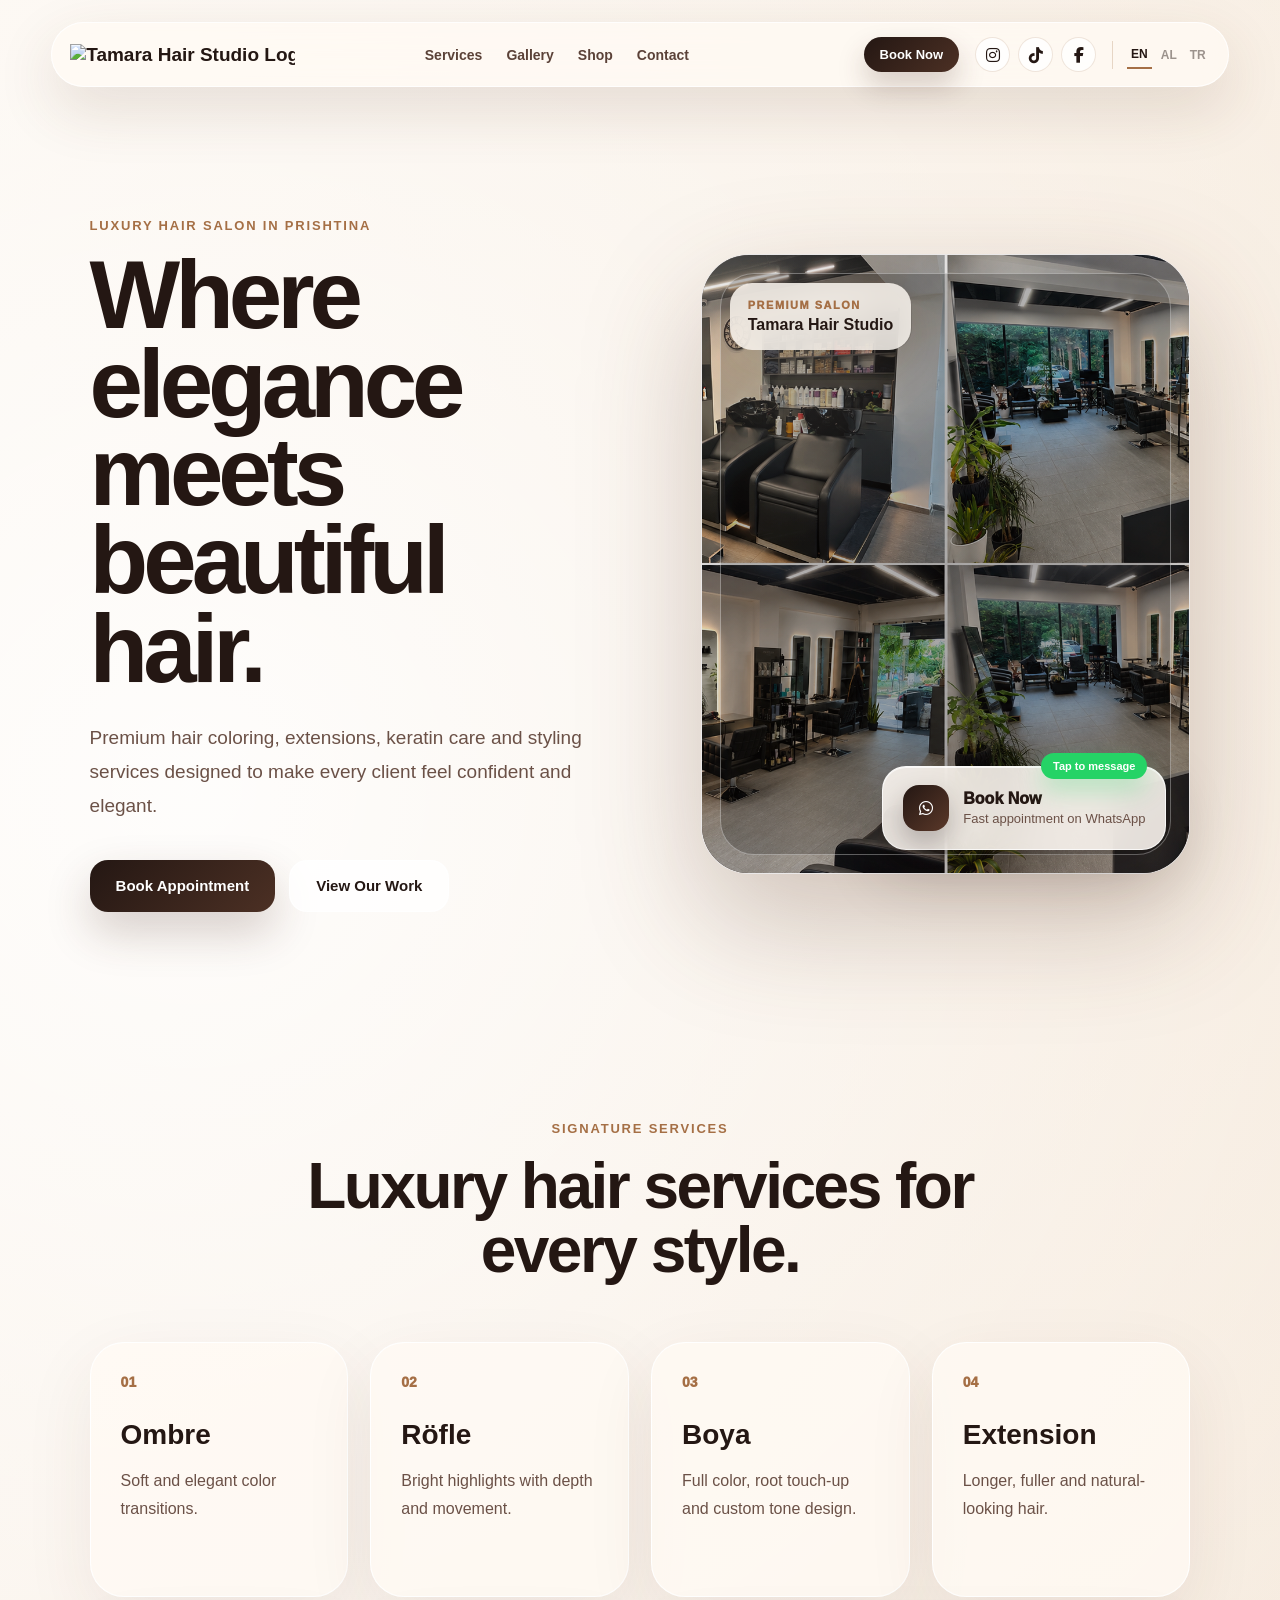
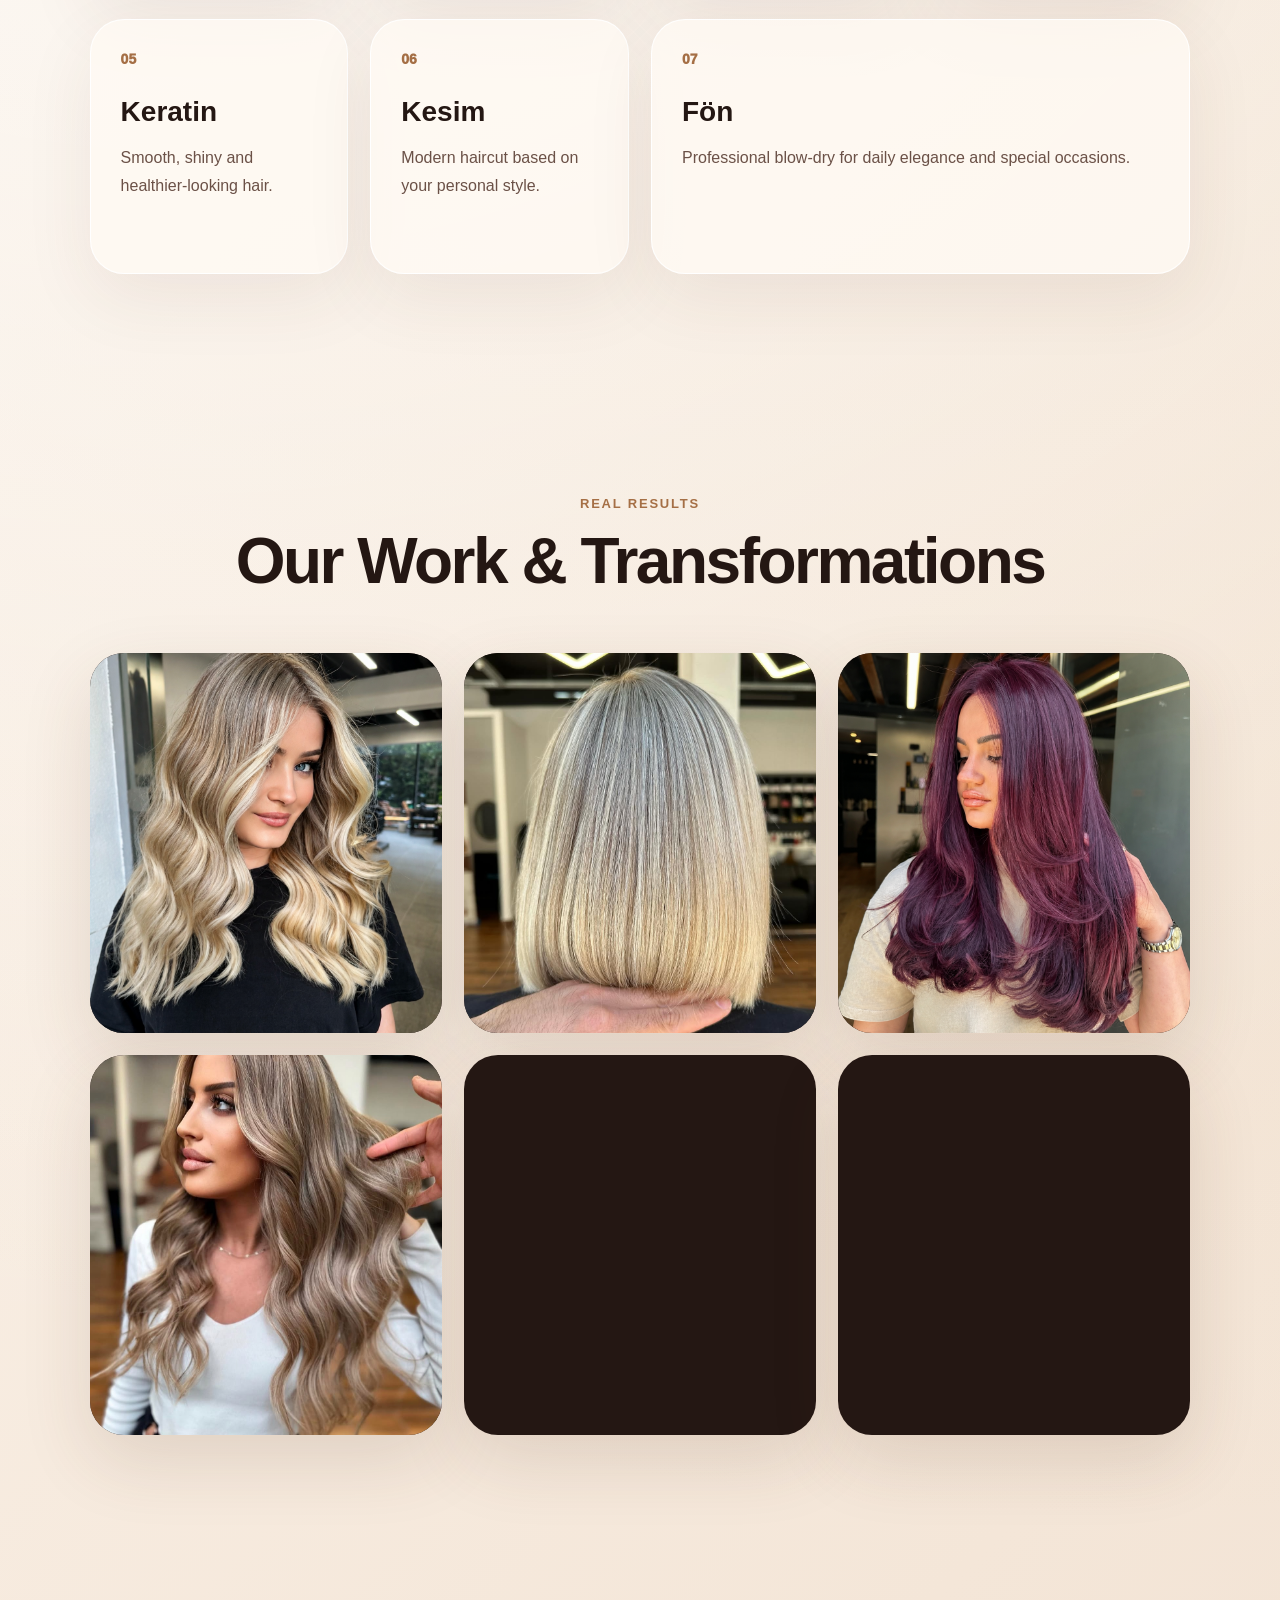
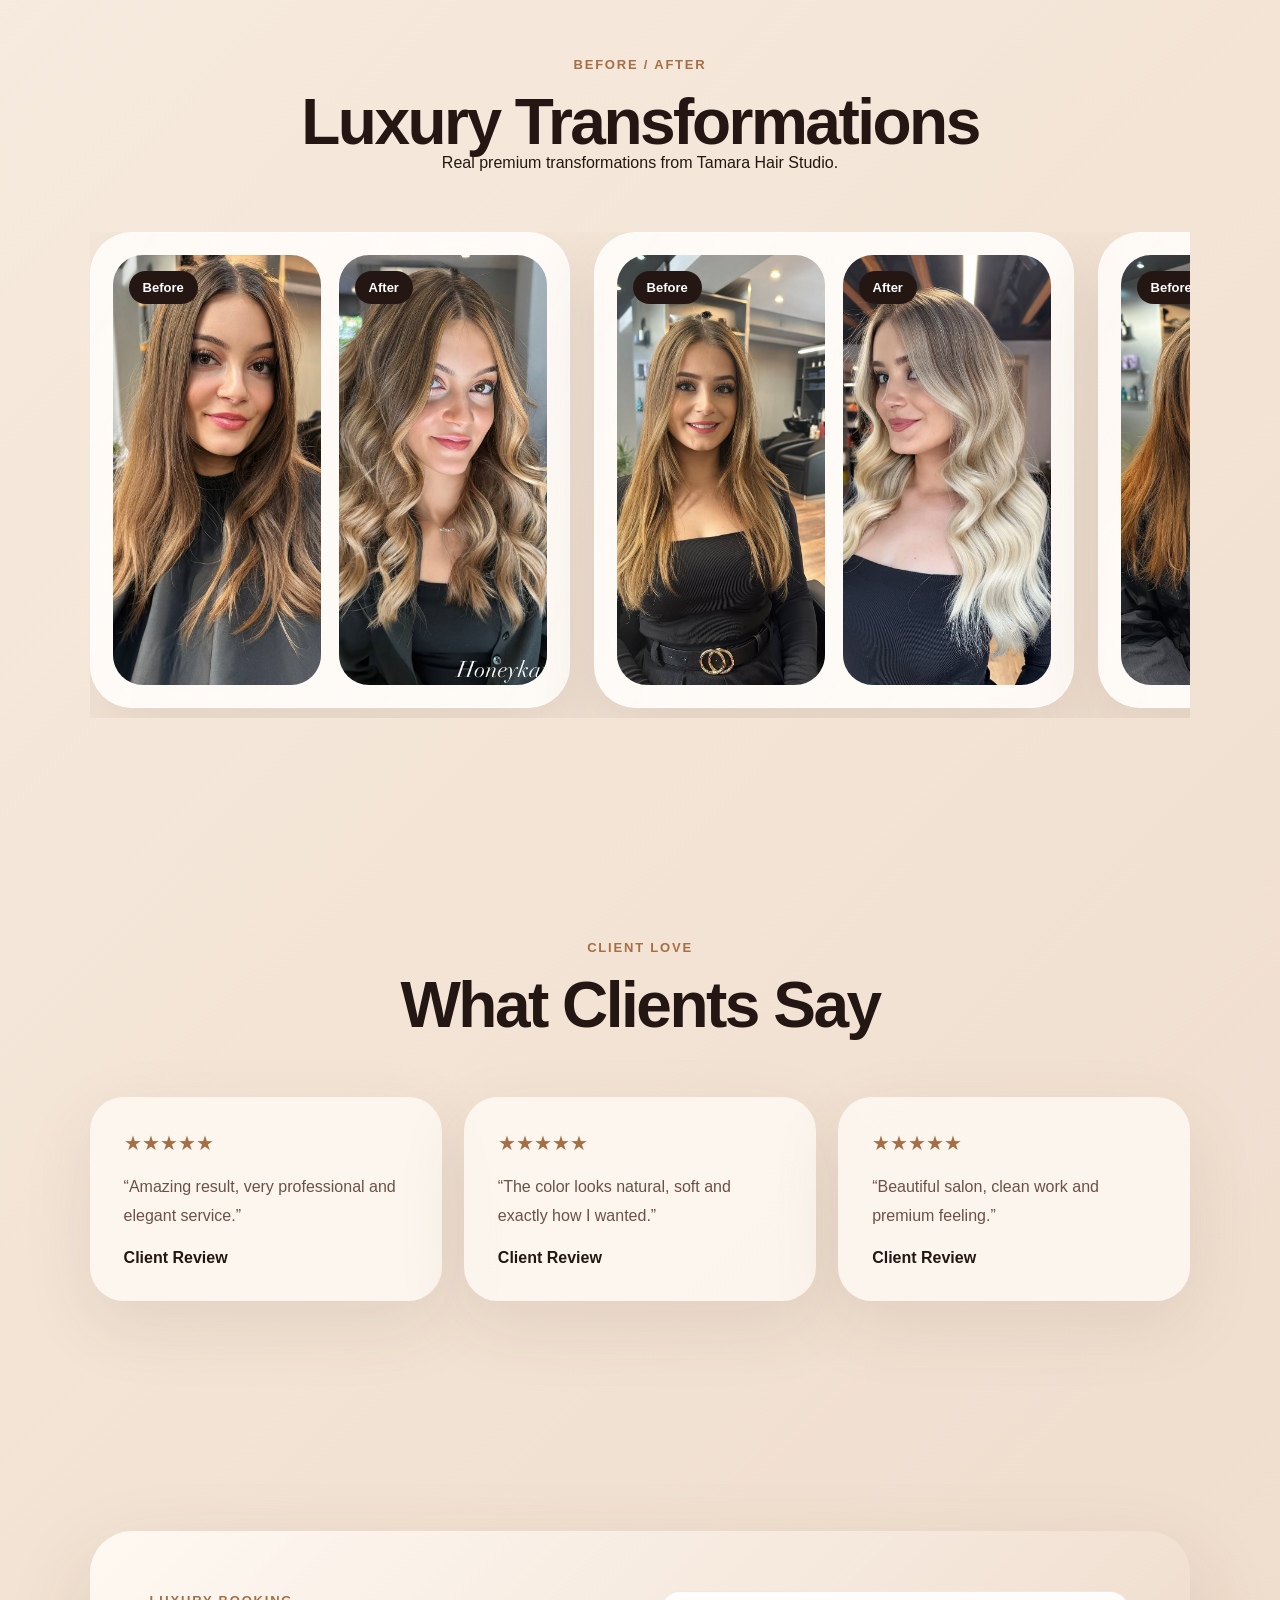
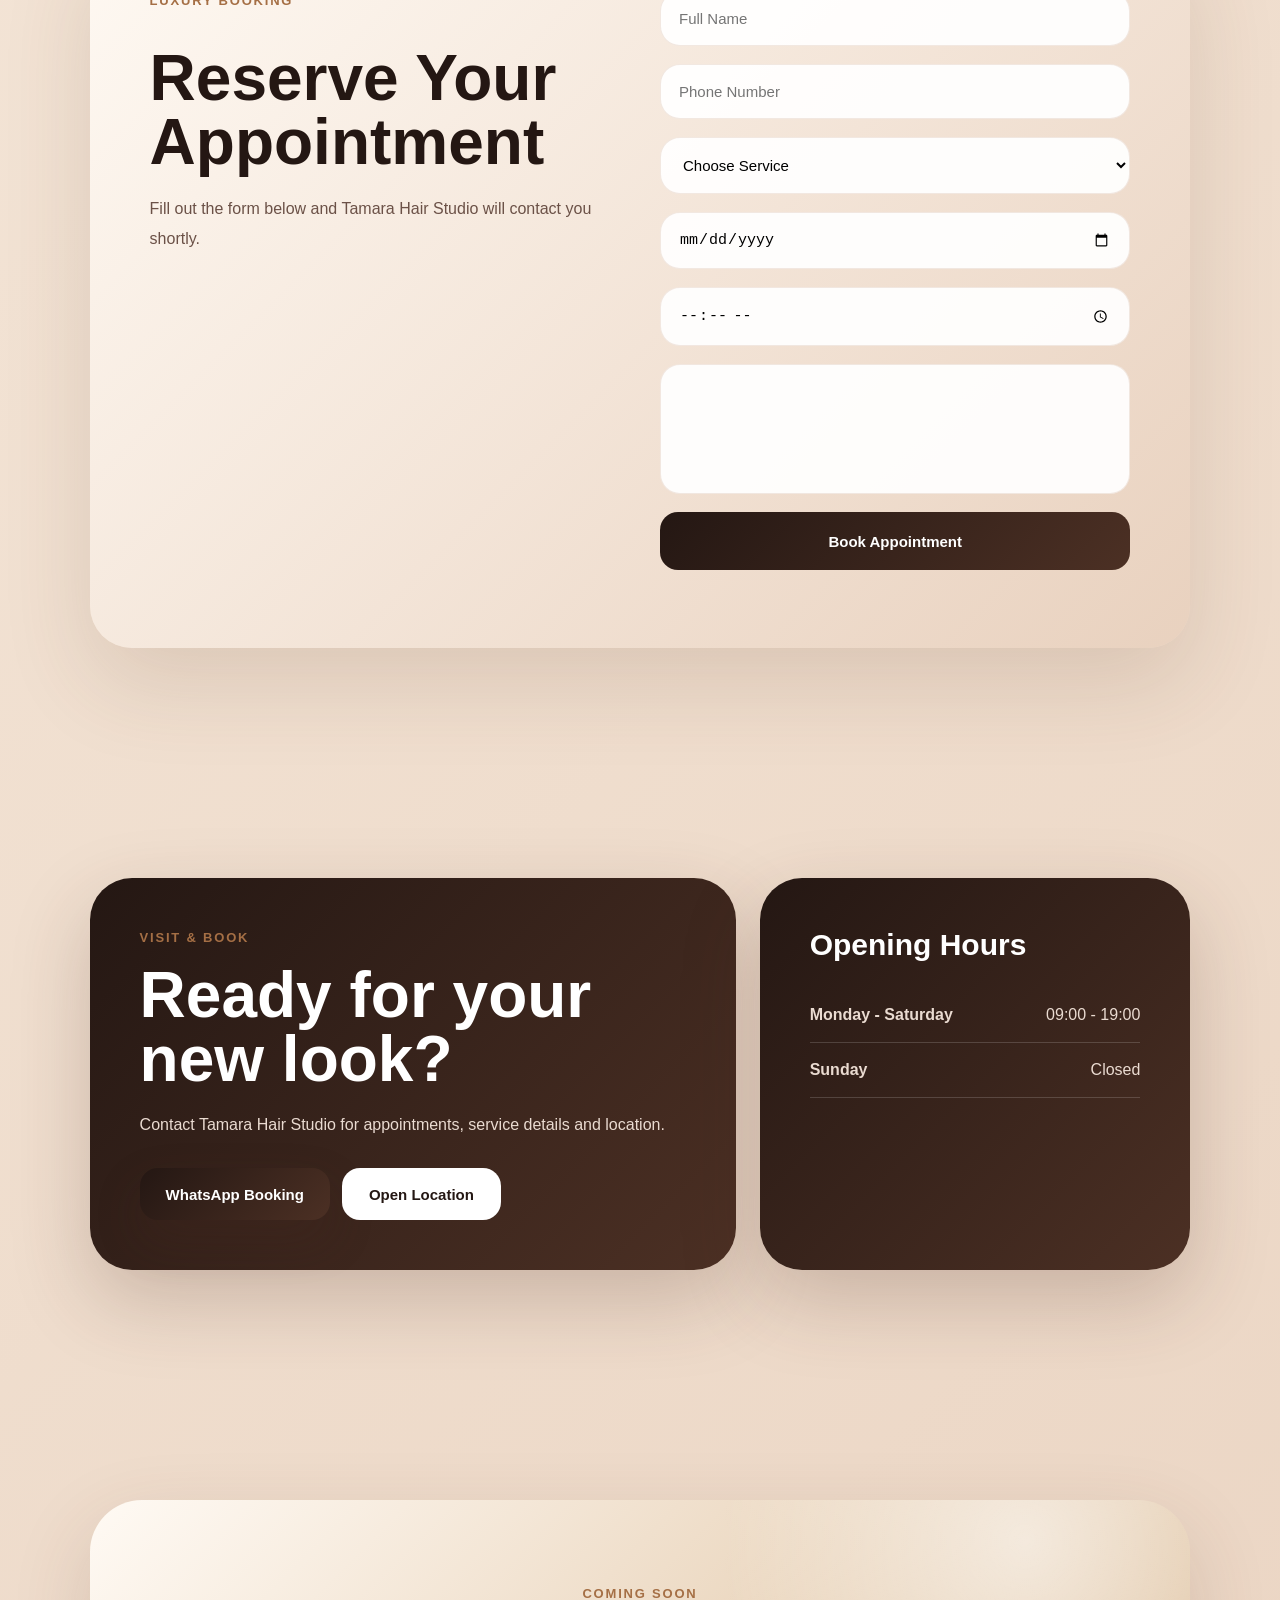
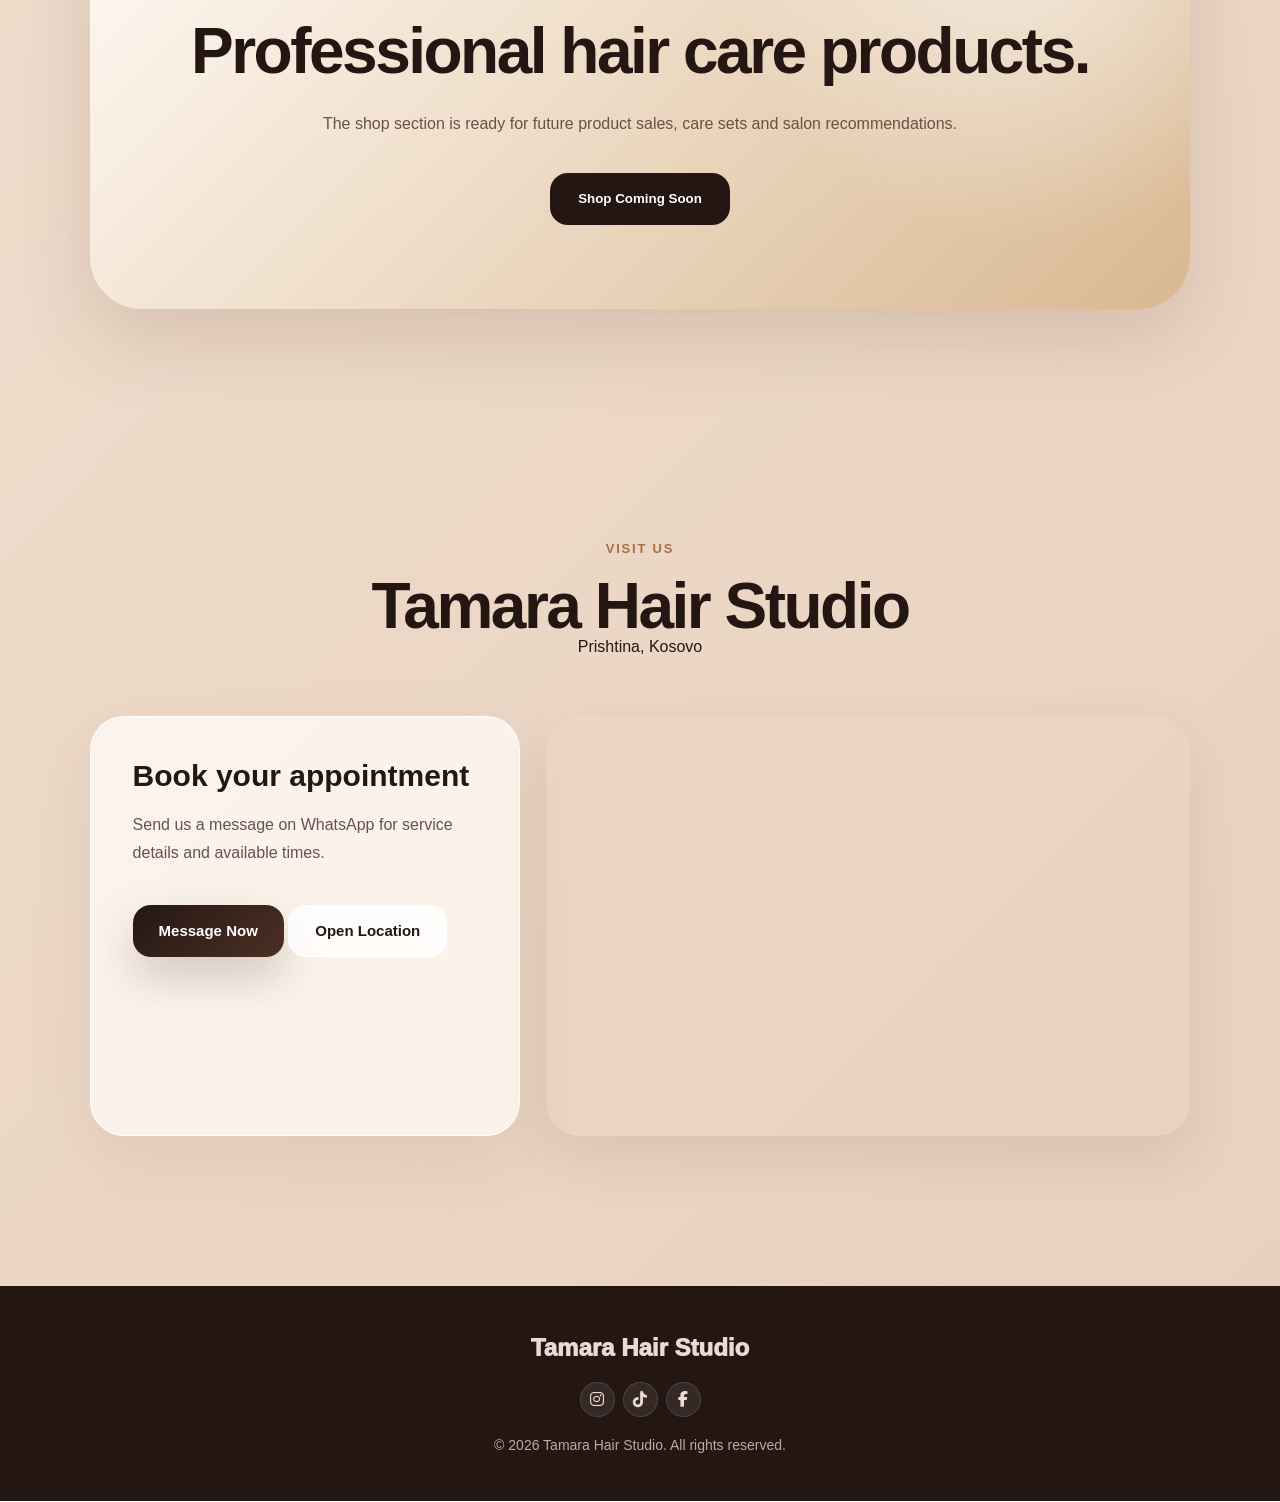
==== commit f147c675: "Update index.html" ====
--- a/index.html
+++ b/index.html
@@ -16,6 +16,7 @@
 <meta property="og:description" content="Luxury Hair Salon in Prishtina">
 <meta property="og:type" content="website">
 <meta property="og:url" content="https://tamarahairstudio.org">
+  <link rel="canonical" href="https://tamarahairstudio.org/" />
 
 <meta property="og:image" content="https://tamarahairstudio.org/logo.png">
 
@@ -28,7 +29,9 @@
 <body>
 
 <header class="navbar">
-  <a href="#" class="logo"><span>Tamara</span> Hair Studio</a>
+ <a href="#" class="logo">
+  <img src="./images/logo.png" alt="Tamara Hair Studio Logo">
+</a>
 
   <nav class="nav-links">
 
--- a/style.css
+++ b/style.css
@@ -1115,4 +1115,10 @@
   align-items:center;
   justify-content:center;
 
-}+}
+
+.logo{
+  width:180px;
+  height:auto;
+  object-fit:contain;
+}
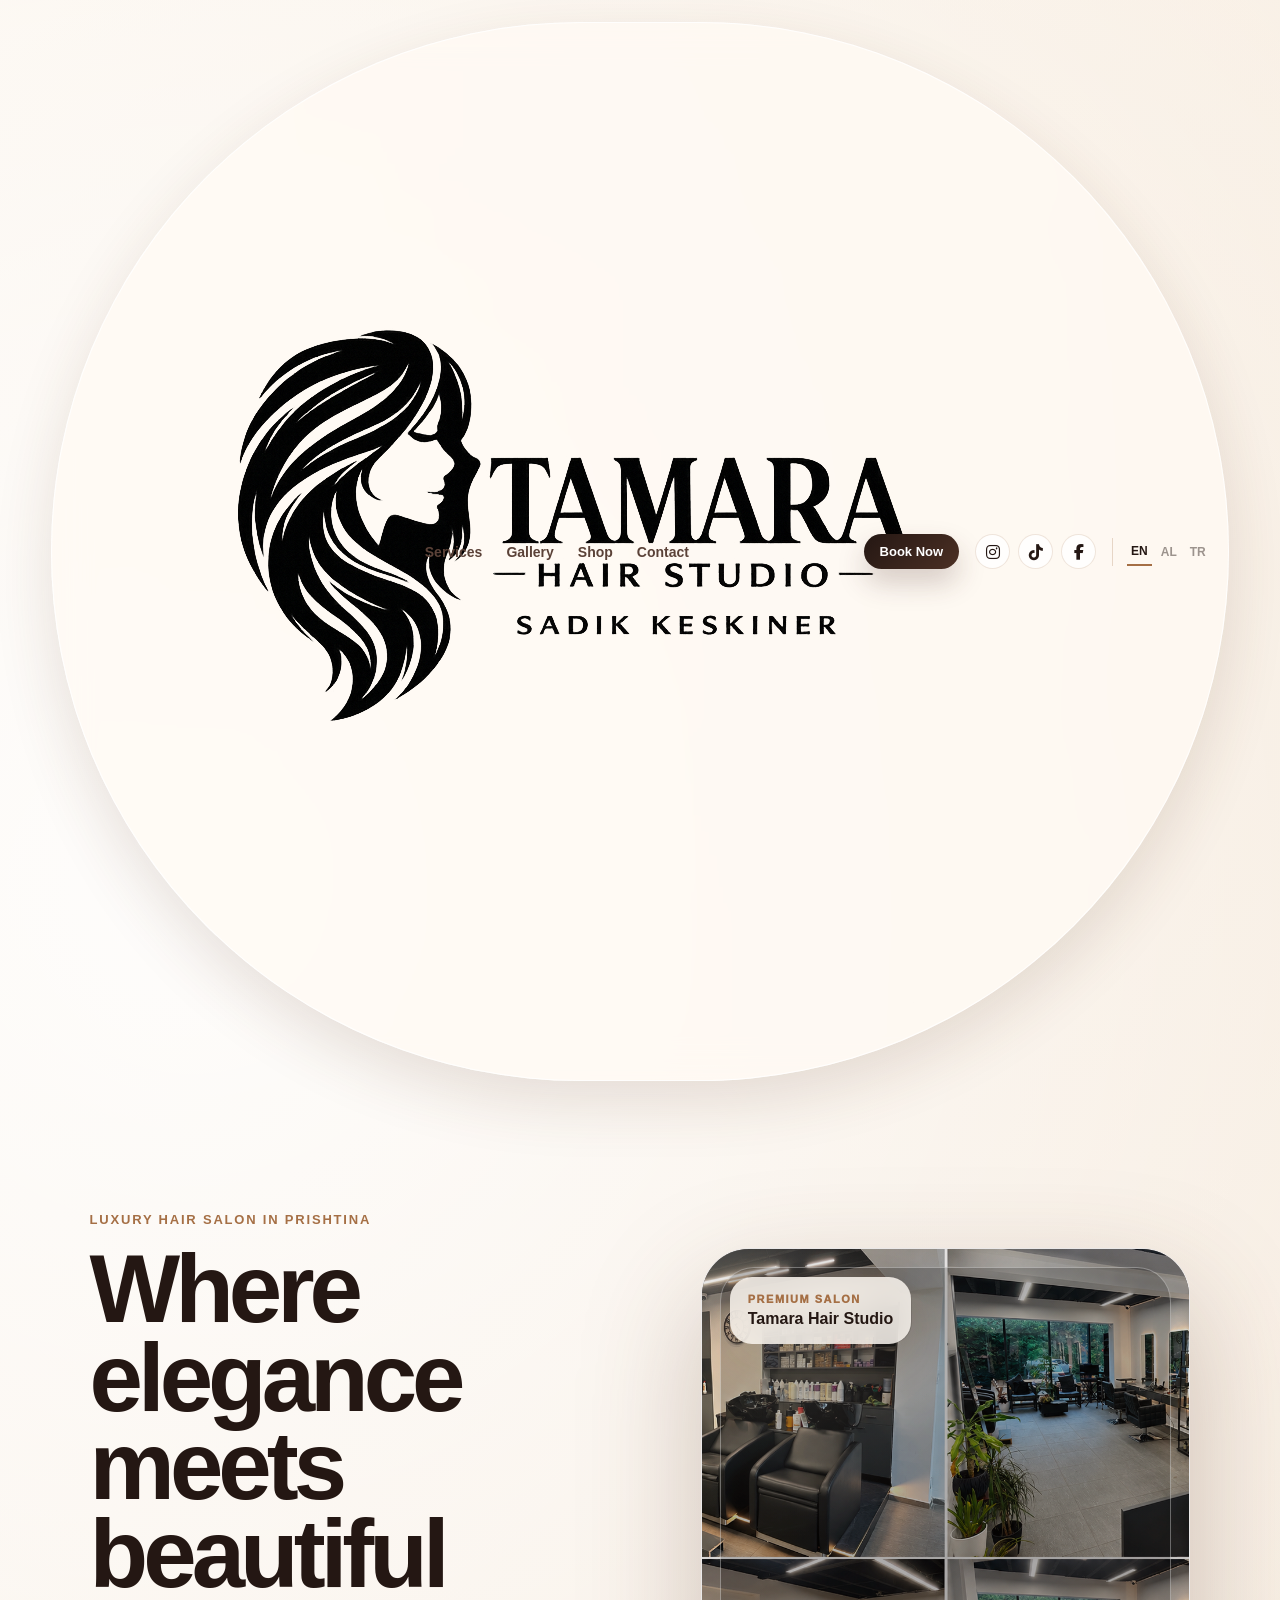
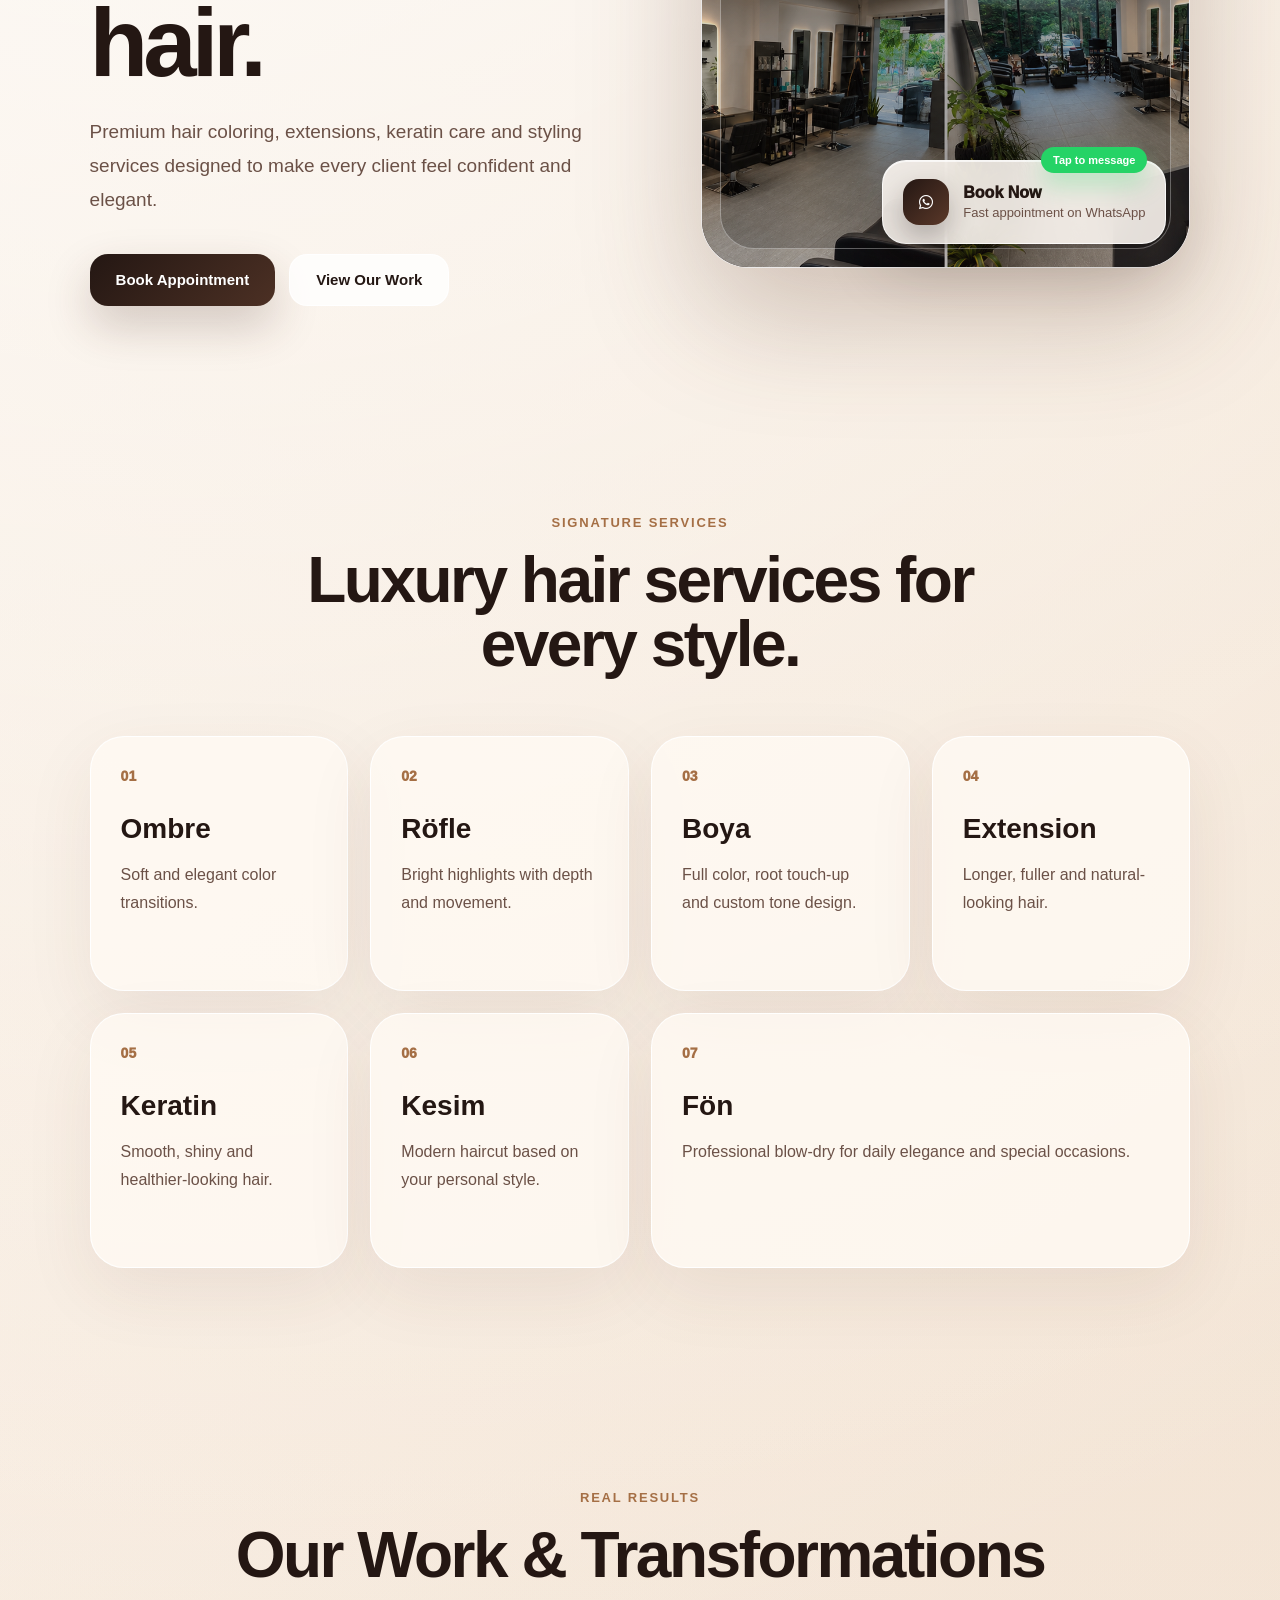
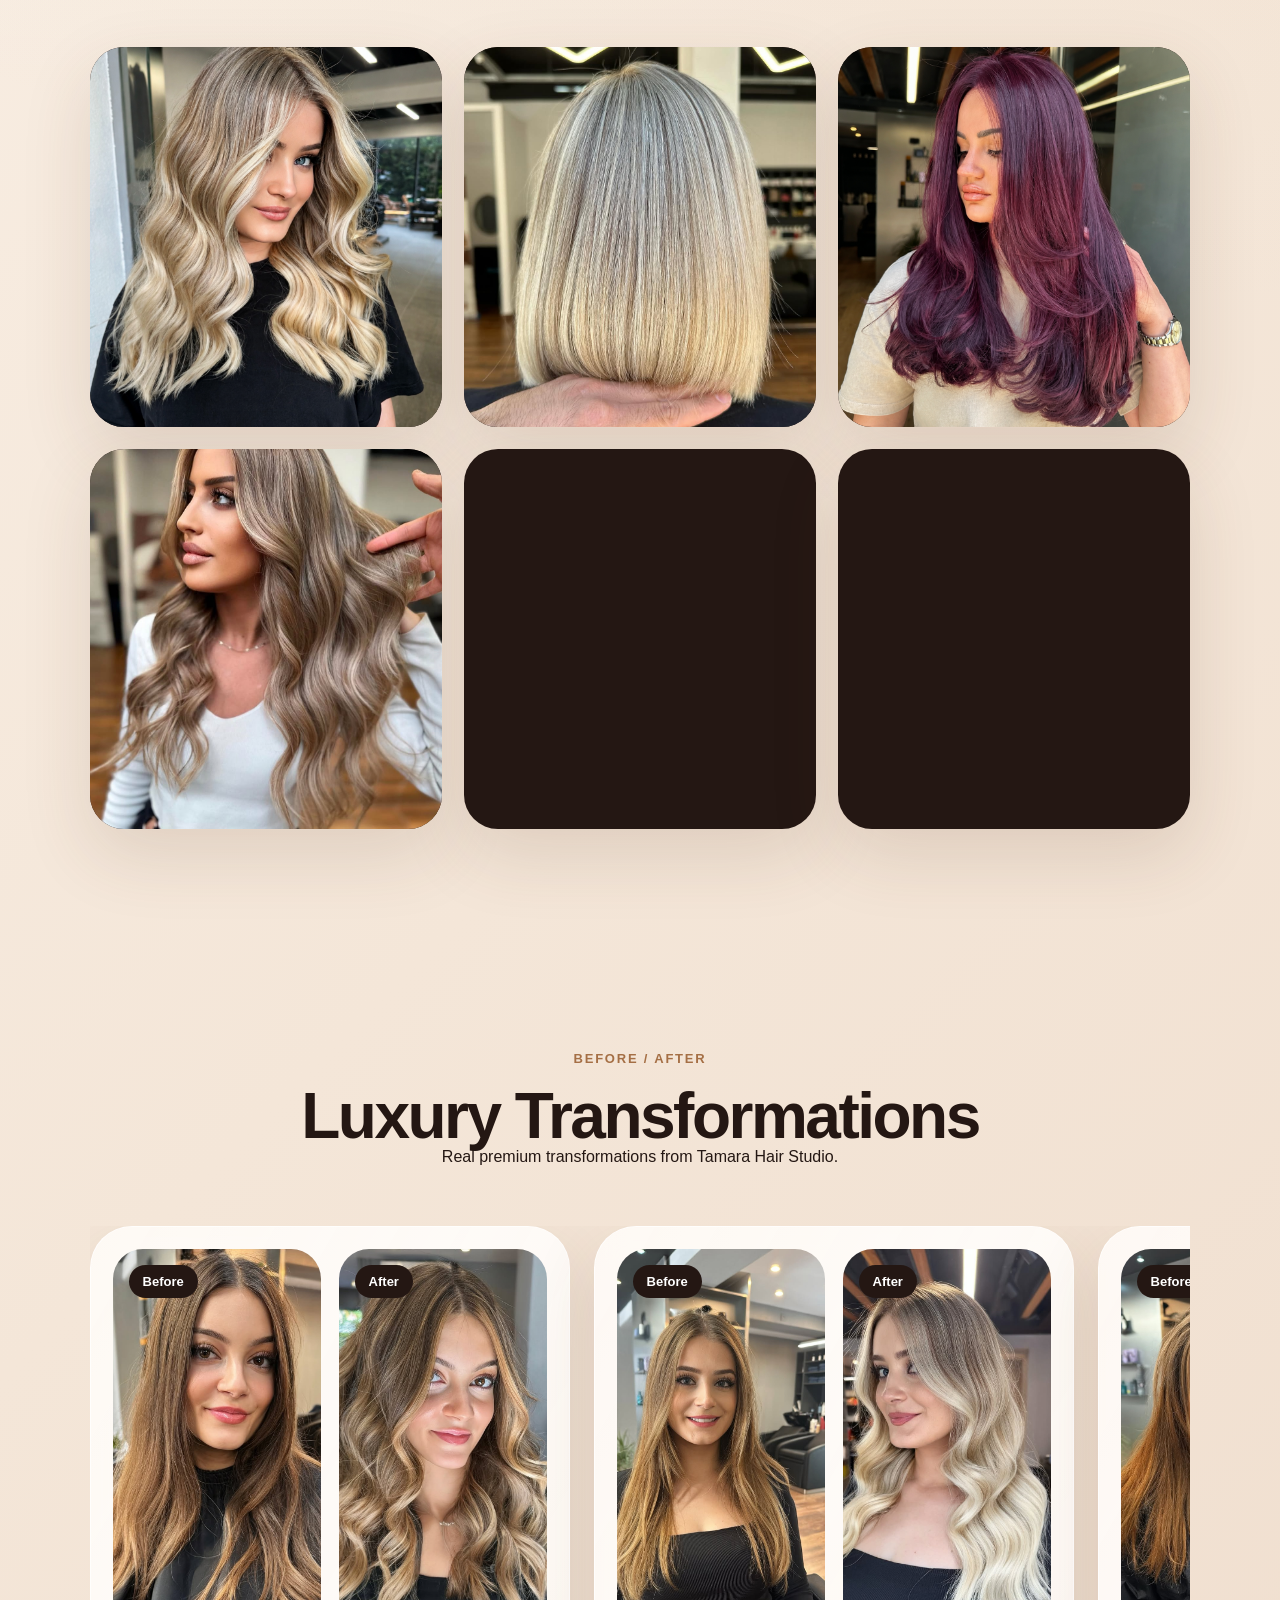
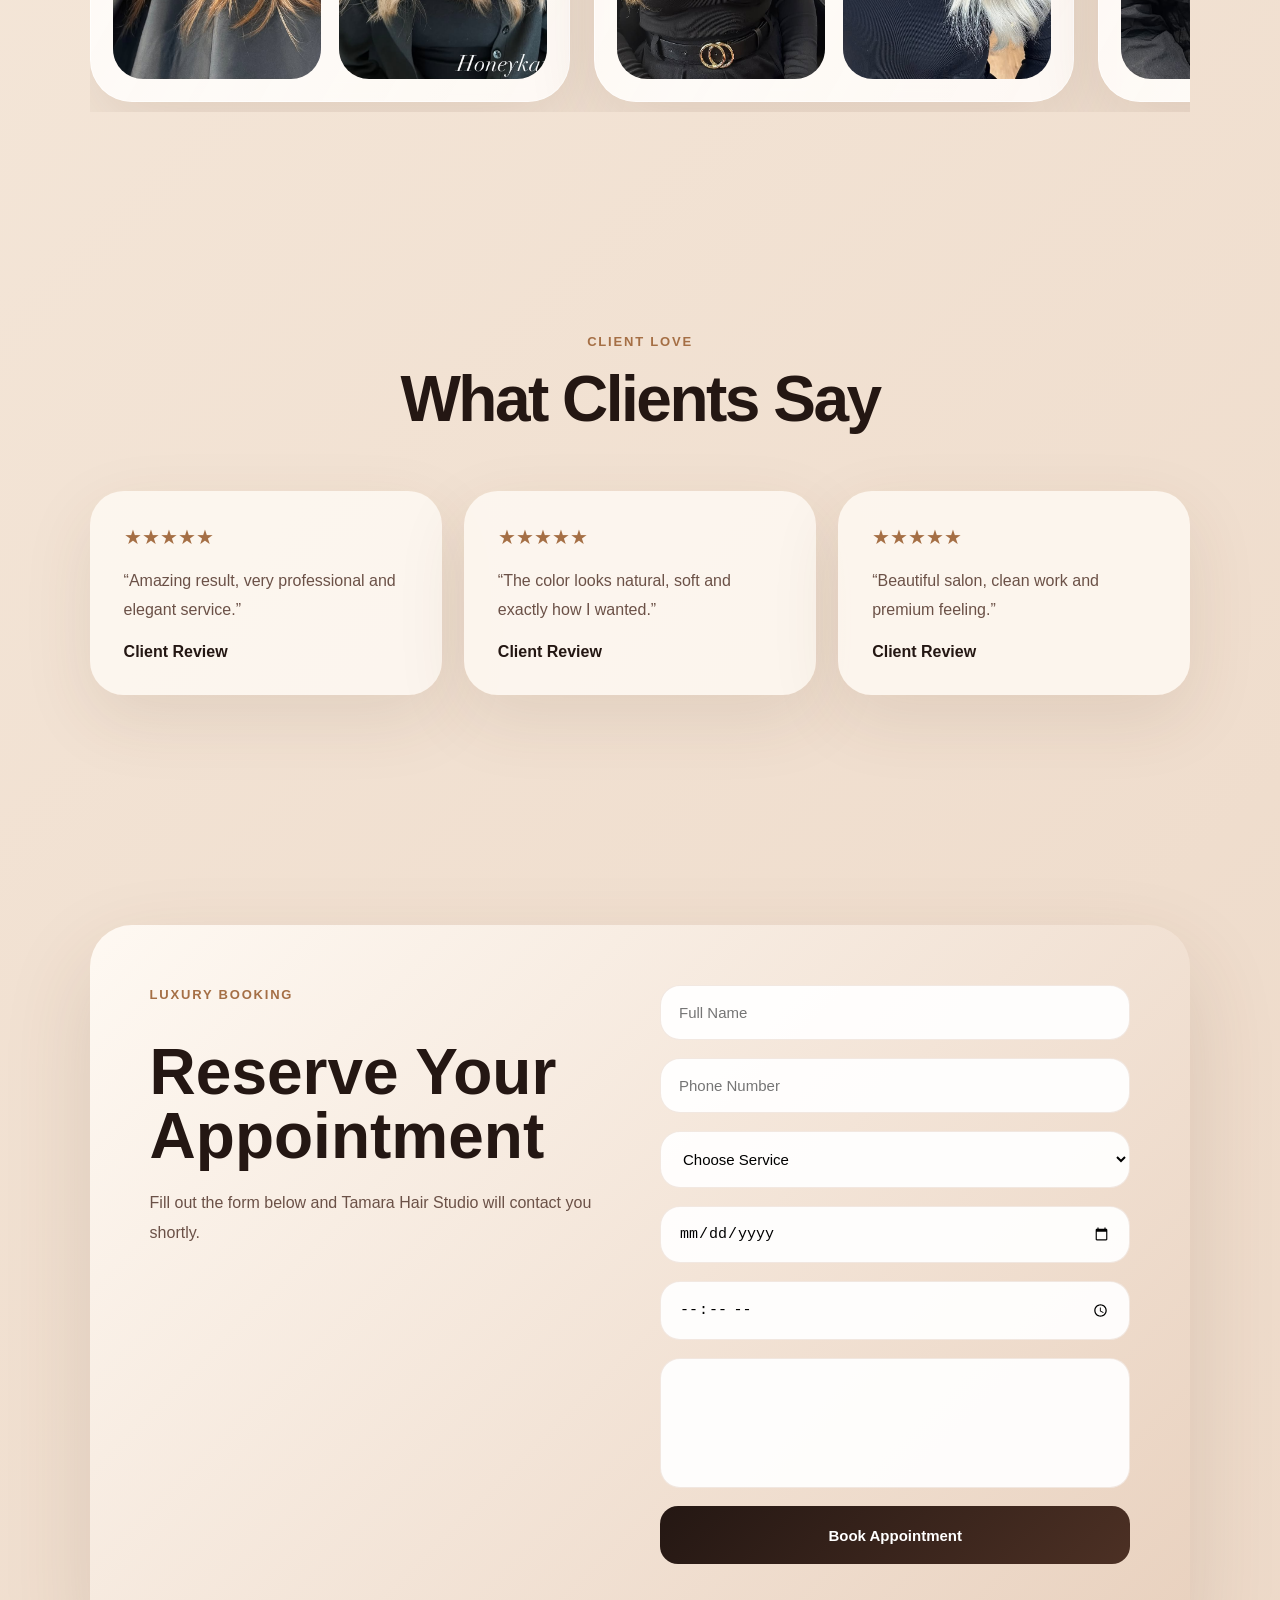
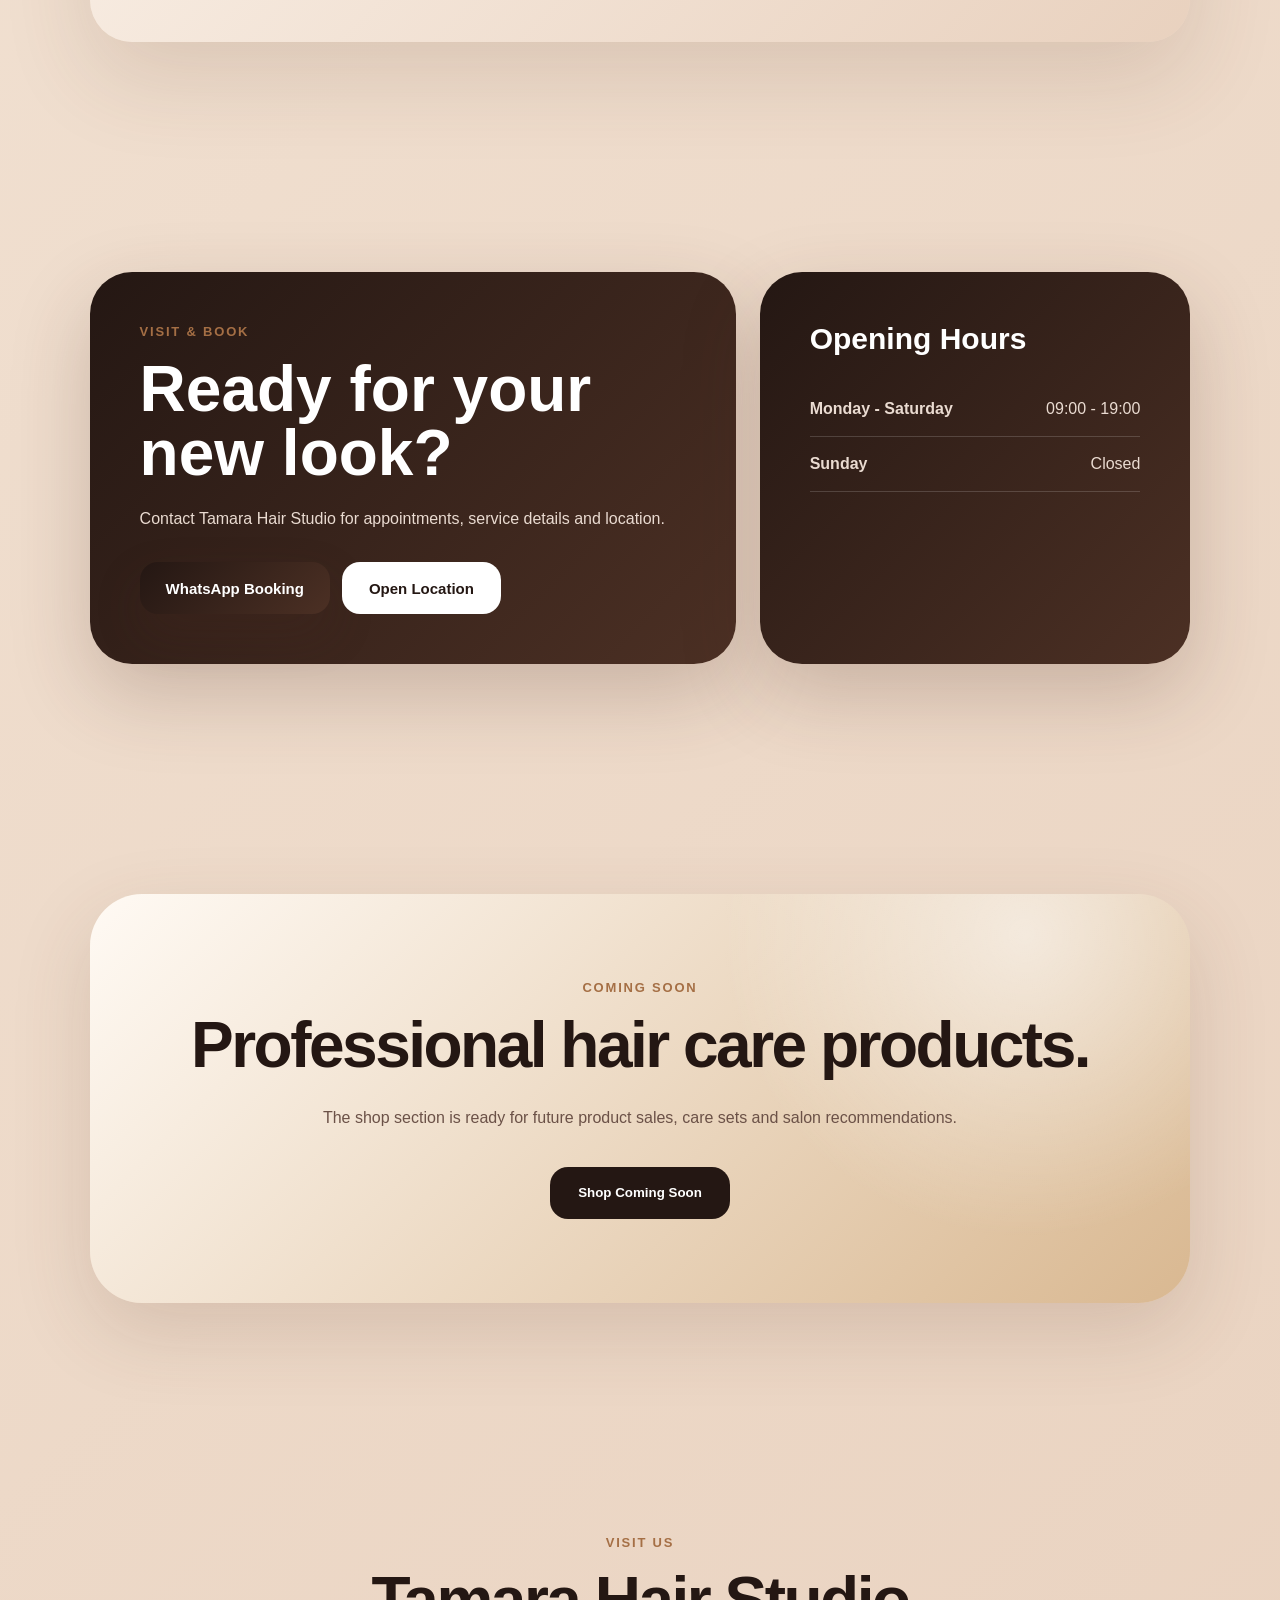
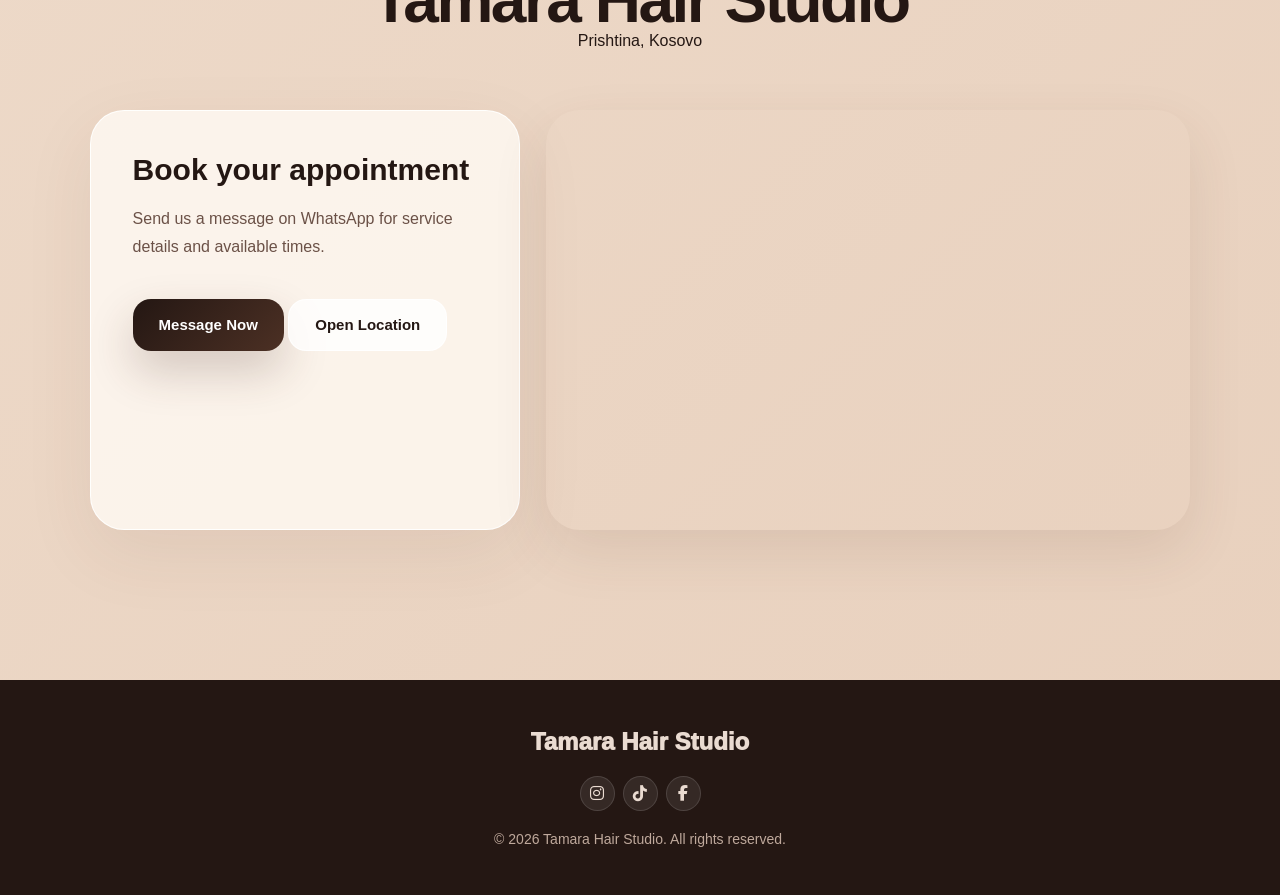
==== commit c346c4d5: "Update logo image source path in index.html" ====
--- a/index.html
+++ b/index.html
@@ -30,7 +30,7 @@
 
 <header class="navbar">
  <a href="#" class="logo">
-  <img src="./images/logo.png" alt="Tamara Hair Studio Logo">
+  <img src="./logo.png" alt="Tamara Hair Studio Logo">
 </a>
 
   <nav class="nav-links">
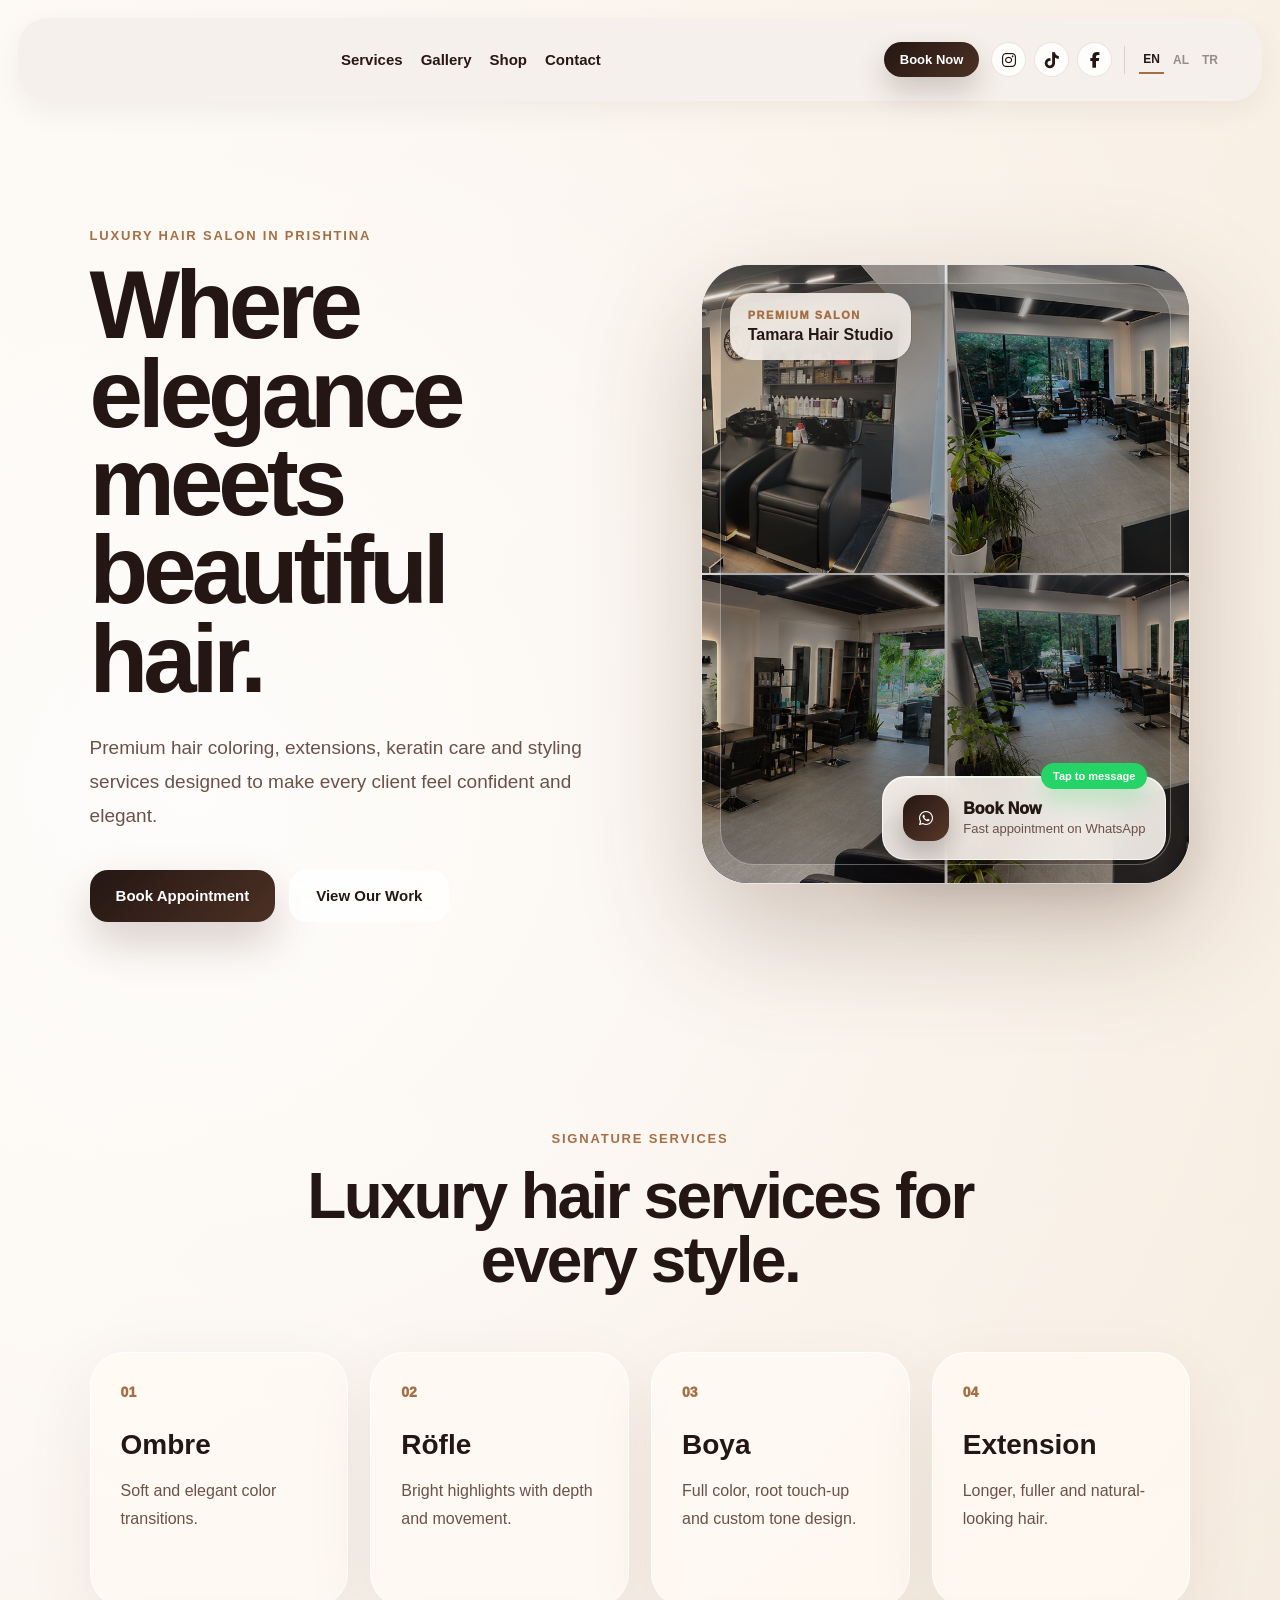
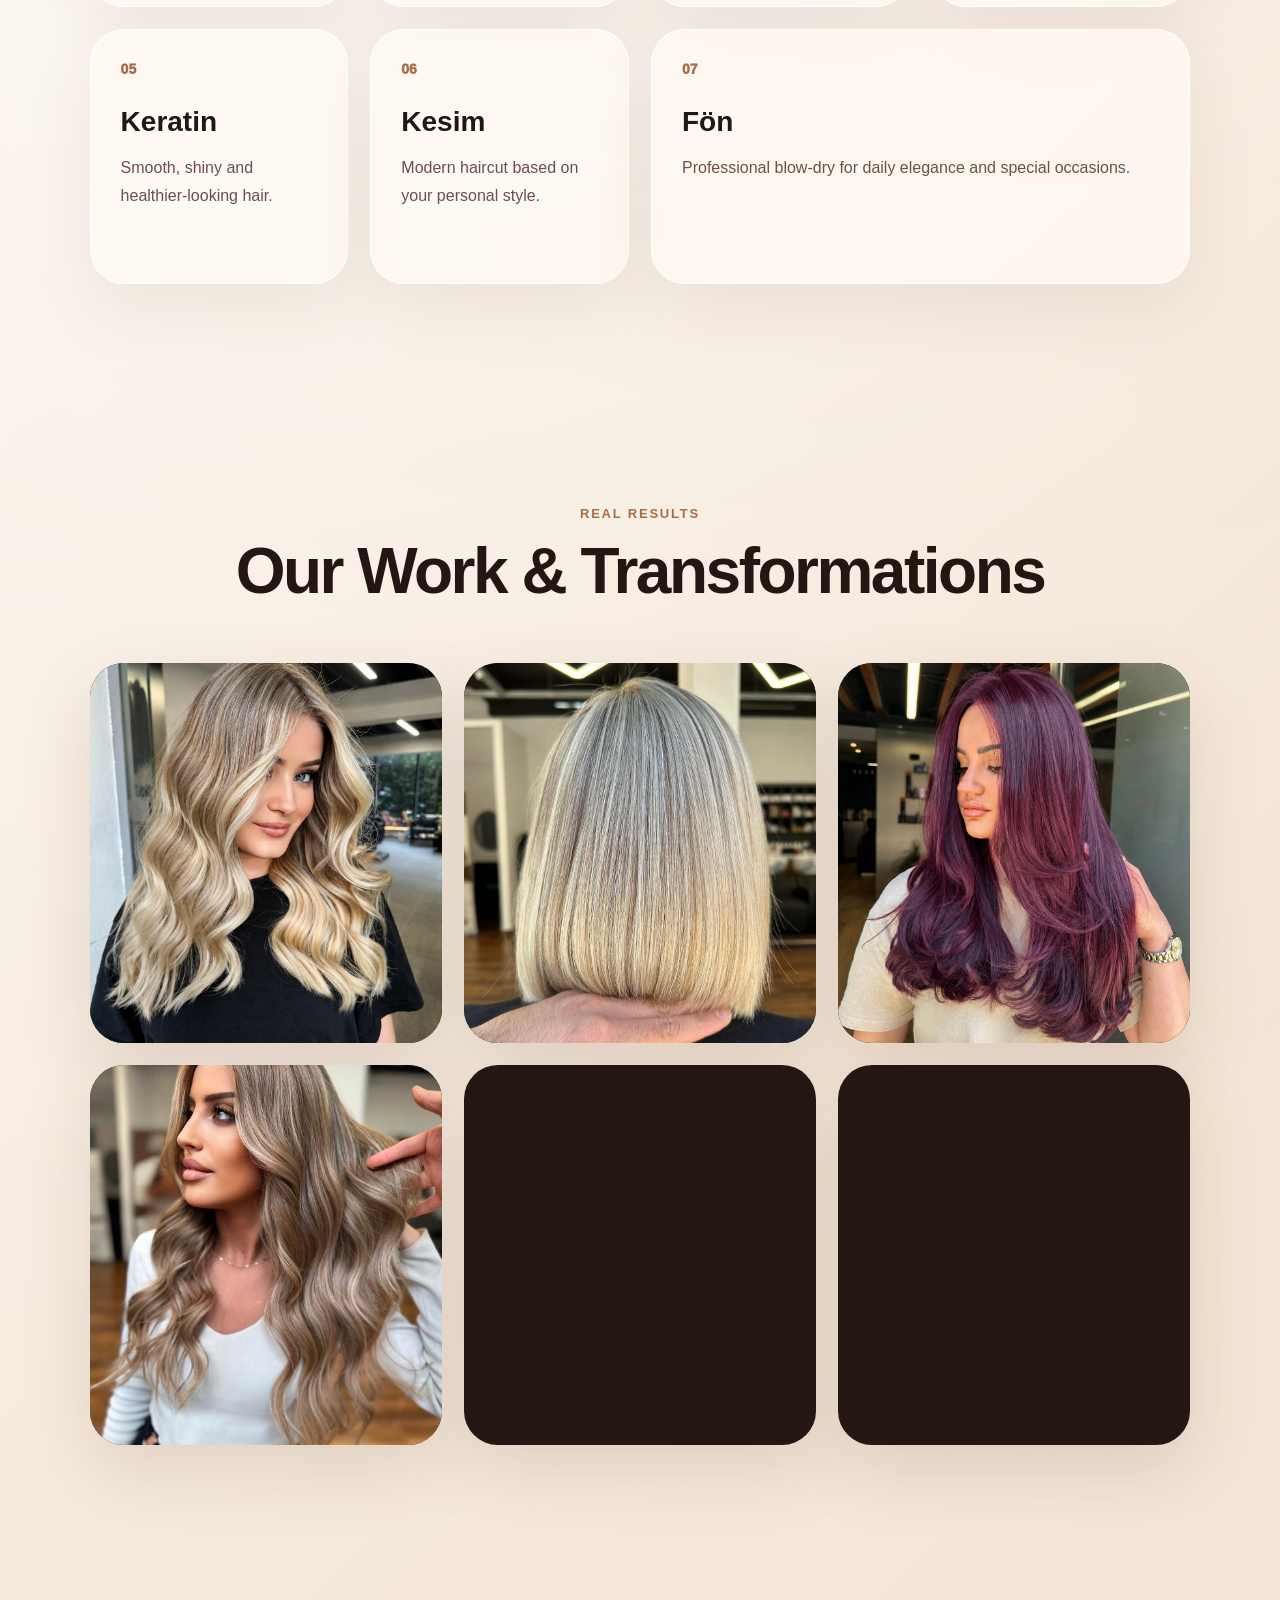
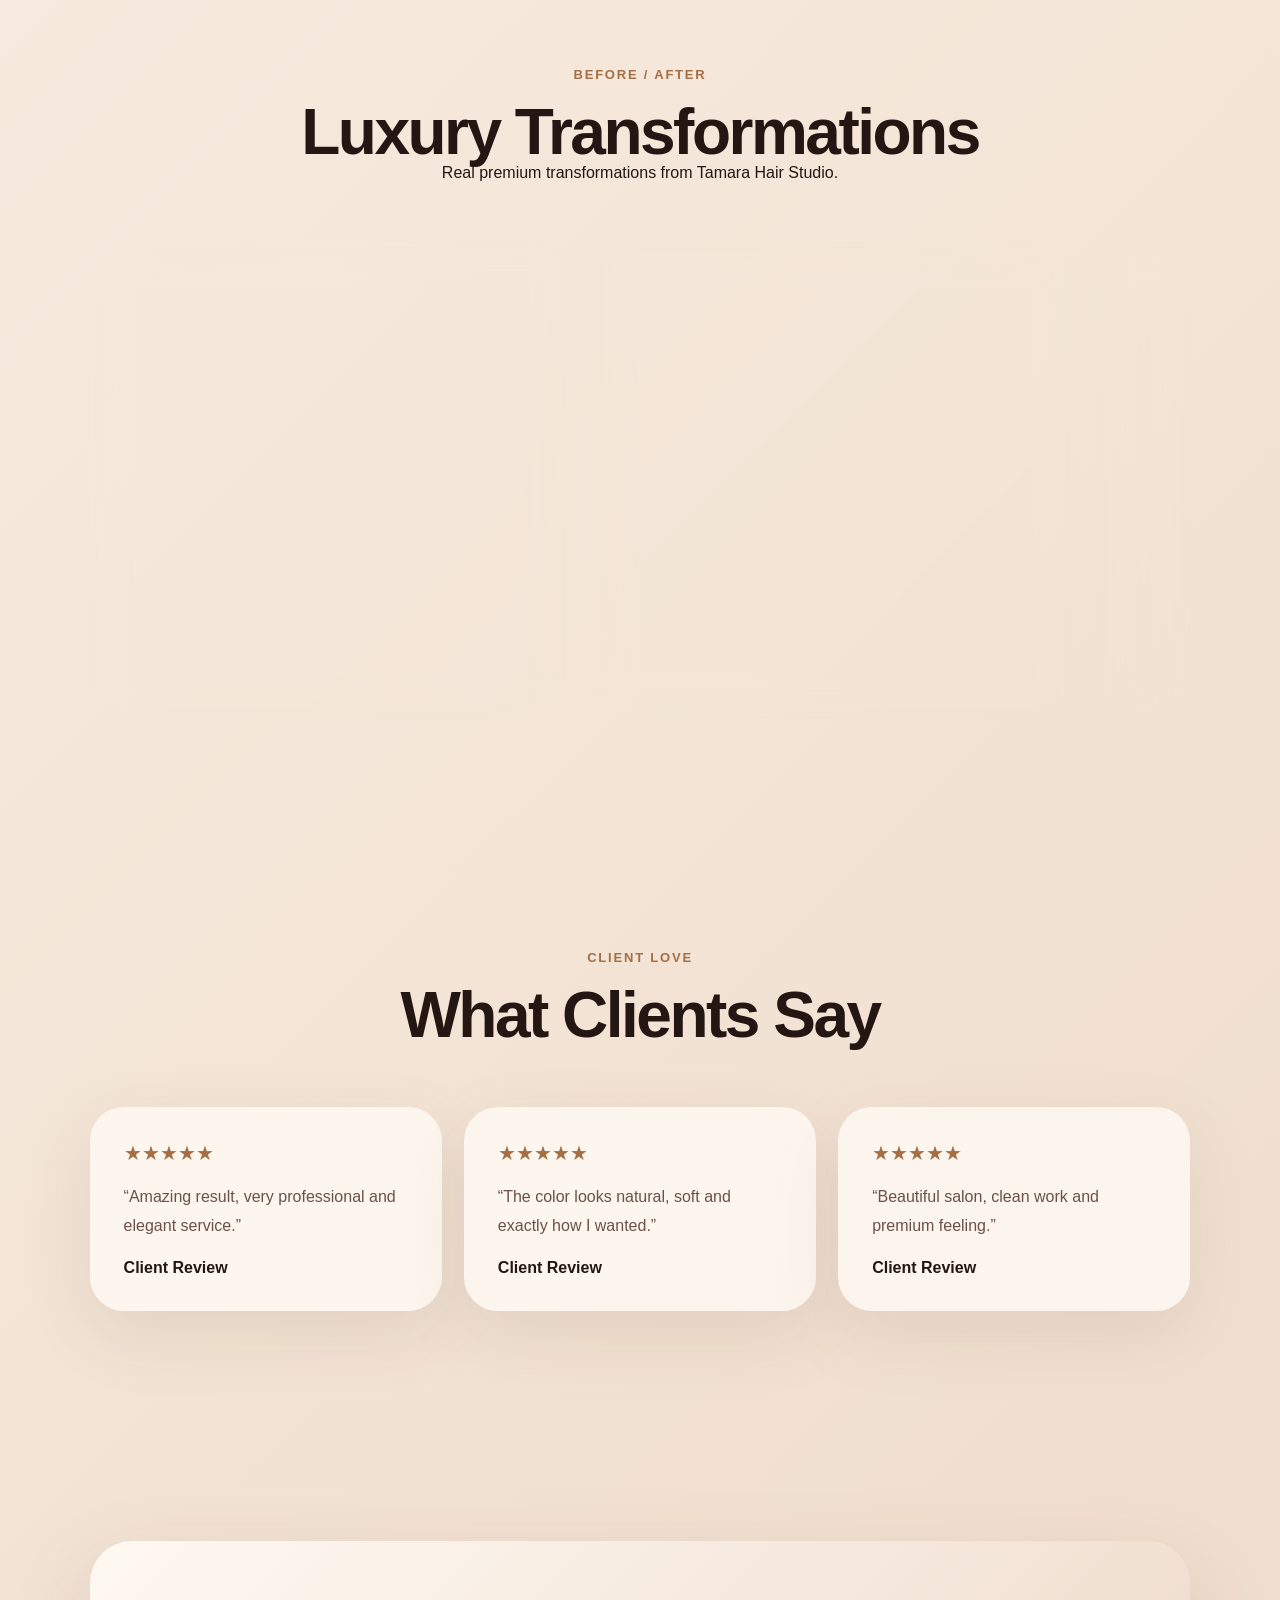
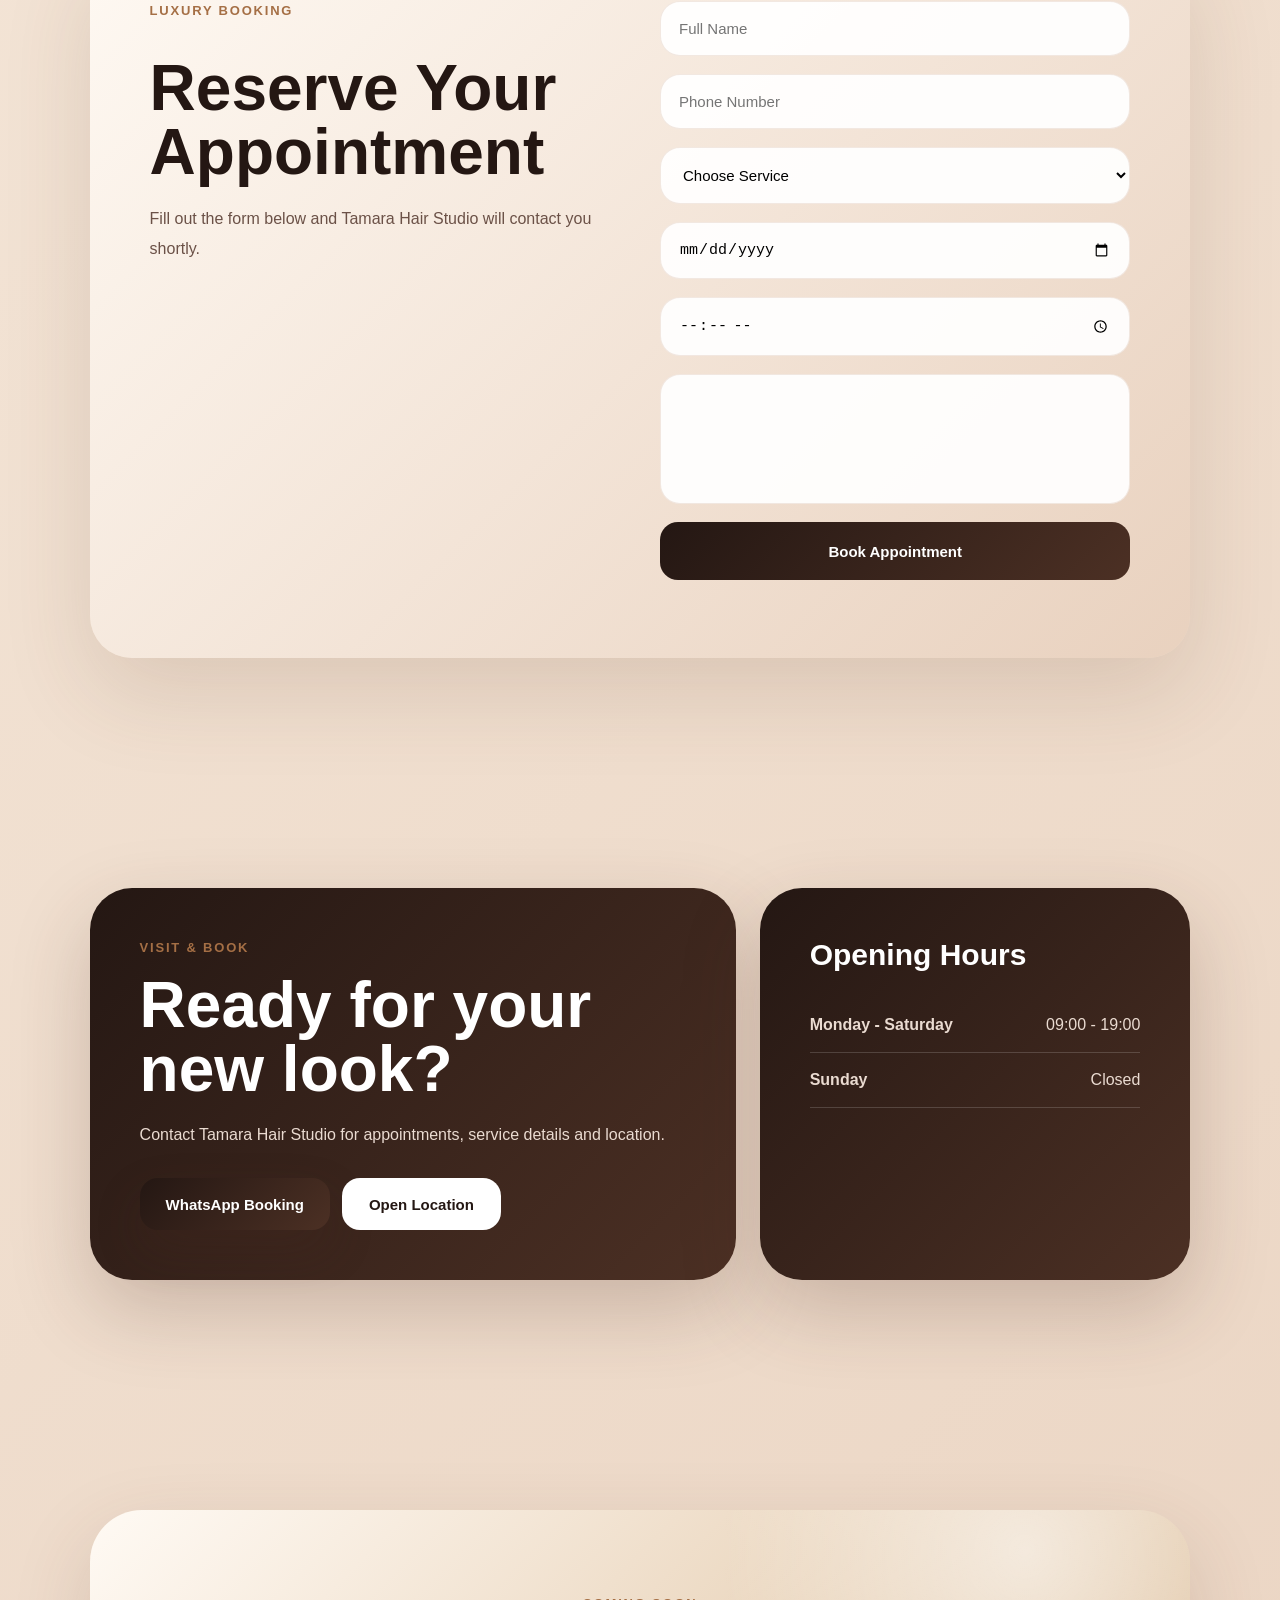
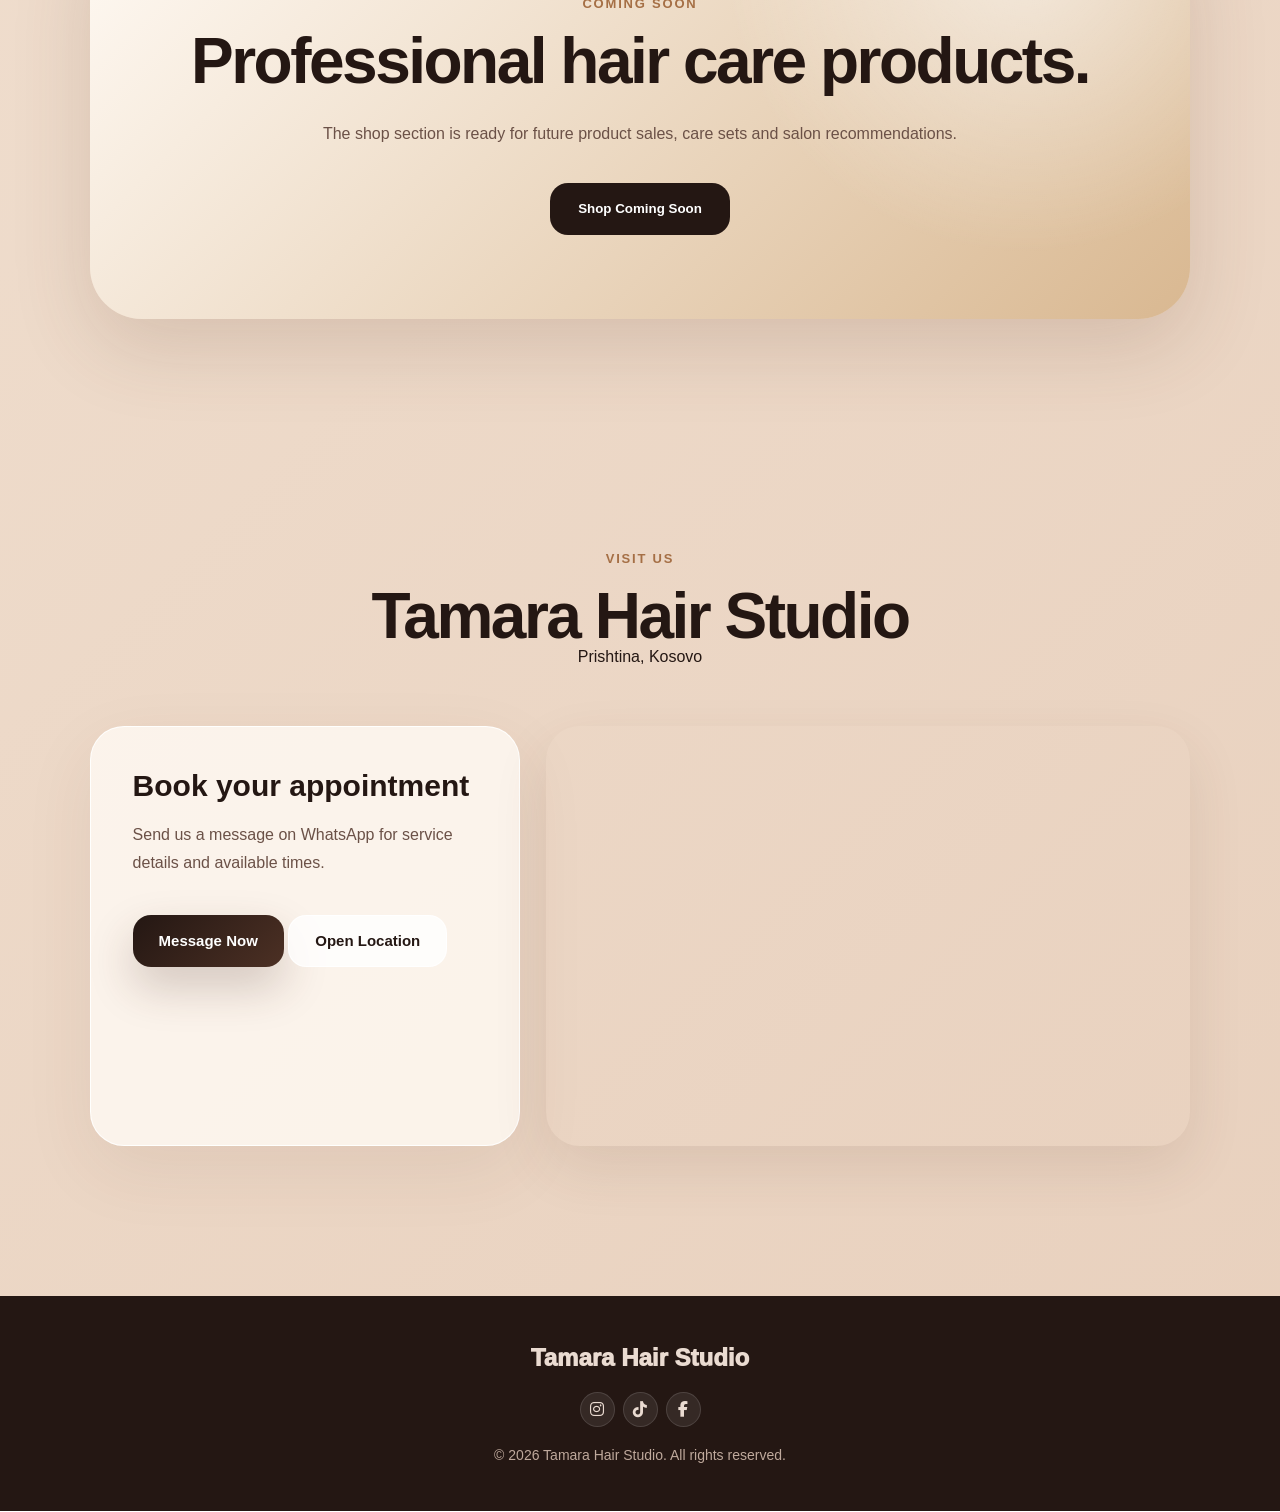
==== commit ca3f2439: "Update index.html" ====
--- a/index.html
+++ b/index.html
@@ -30,7 +30,7 @@
 
 <header class="navbar">
  <a href="#" class="logo">
-  <img src="./logo.png" alt="Tamara Hair Studio Logo">
+  
 </a>
 
   <nav class="nav-links">
--- a/style.css
+++ b/style.css
@@ -16,51 +16,6 @@
   overflow-x: hidden;
 }
 
-.navbar {
-  width: min(1180px, 92%);
-  margin: 22px auto;
-  padding: 14px 18px;
-  border-radius: 999px;
-  background: rgba(255,250,244,0.78);
-  backdrop-filter: blur(18px);
-  -webkit-backdrop-filter: blur(18px);
-  border: 1px solid rgba(255,255,255,0.85);
-  box-shadow: 0 22px 60px rgba(93,57,38,0.14);
-  display: flex;
-  align-items: center;
-  justify-content: space-between;
-  gap: 18px;
-}
-
-.logo {
-  color: #241713;
-  text-decoration: none;
-  font-size: 19px;
-  font-weight: 900;
-  white-space: nowrap;
-}
-
-.logo span { color: #a56f45; }
-
-.nav-links {
-  display: flex;
-  gap: 24px;
-}
-
-.nav-links a {
-  text-decoration: none;
-  color: #5b4238;
-  font-size: 14px;
-  font-weight: 800;
-}
-
-.nav-links a:hover { color: #a56f45; }
-
-.nav-right {
-  display: flex;
-  align-items: center;
-  gap: 16px;
-}
 
 .socials,
 .footer-socials {
@@ -1122,3 +1077,101 @@
   height:auto;
   object-fit:contain;
 }
+
+
+.logo img{
+   width:170px;
+   height:auto;
+   display:block;
+}
+
+@media (max-width:768px){
+
+   .navbar{
+      flex-direction:column;
+      gap:12px;
+      padding:20px;
+   }
+
+   .logo img{
+      width:120px;
+   }
+
+   .nav-links{
+      flex-wrap:wrap;
+      justify-content:center;
+      gap:14px;
+   }
+
+   .nav-right{
+      flex-wrap:wrap;
+      justify-content:center;
+      gap:10px;
+   }
+}
+
+/* PREMIUM NAVBAR */
+
+.navbar{
+    display:flex;
+    flex-direction:column;
+    align-items:center;
+    justify-content:center;
+    gap:18px;
+    padding:24px;
+    background:#f5f0eb;
+    border-radius:30px;
+    margin:18px;
+    box-shadow:0 10px 30px rgba(0,0,0,0.05);
+}
+
+.logo{
+    display:flex;
+    justify-content:center;
+    width:100%;
+}
+
+.logo img{
+    width:90px;
+    height:auto;
+    display:block;
+}
+
+.nav-right{
+    display:flex;
+    align-items:center;
+    justify-content:center;
+    gap:12px;
+    flex-wrap:wrap;
+}
+
+.nav-links{
+    display:flex;
+    justify-content:center;
+    gap:18px;
+    flex-wrap:wrap;
+}
+
+.nav-links a{
+    text-decoration:none;
+    color:#2a1612;
+    font-weight:600;
+    font-size:15px;
+}
+
+@media (min-width:769px){
+
+    .navbar{
+        flex-direction:row;
+        justify-content:space-between;
+        padding:24px 40px;
+    }
+
+    .logo{
+        width:auto;
+    }
+
+    .logo img{
+        width:115px;
+    }
+}
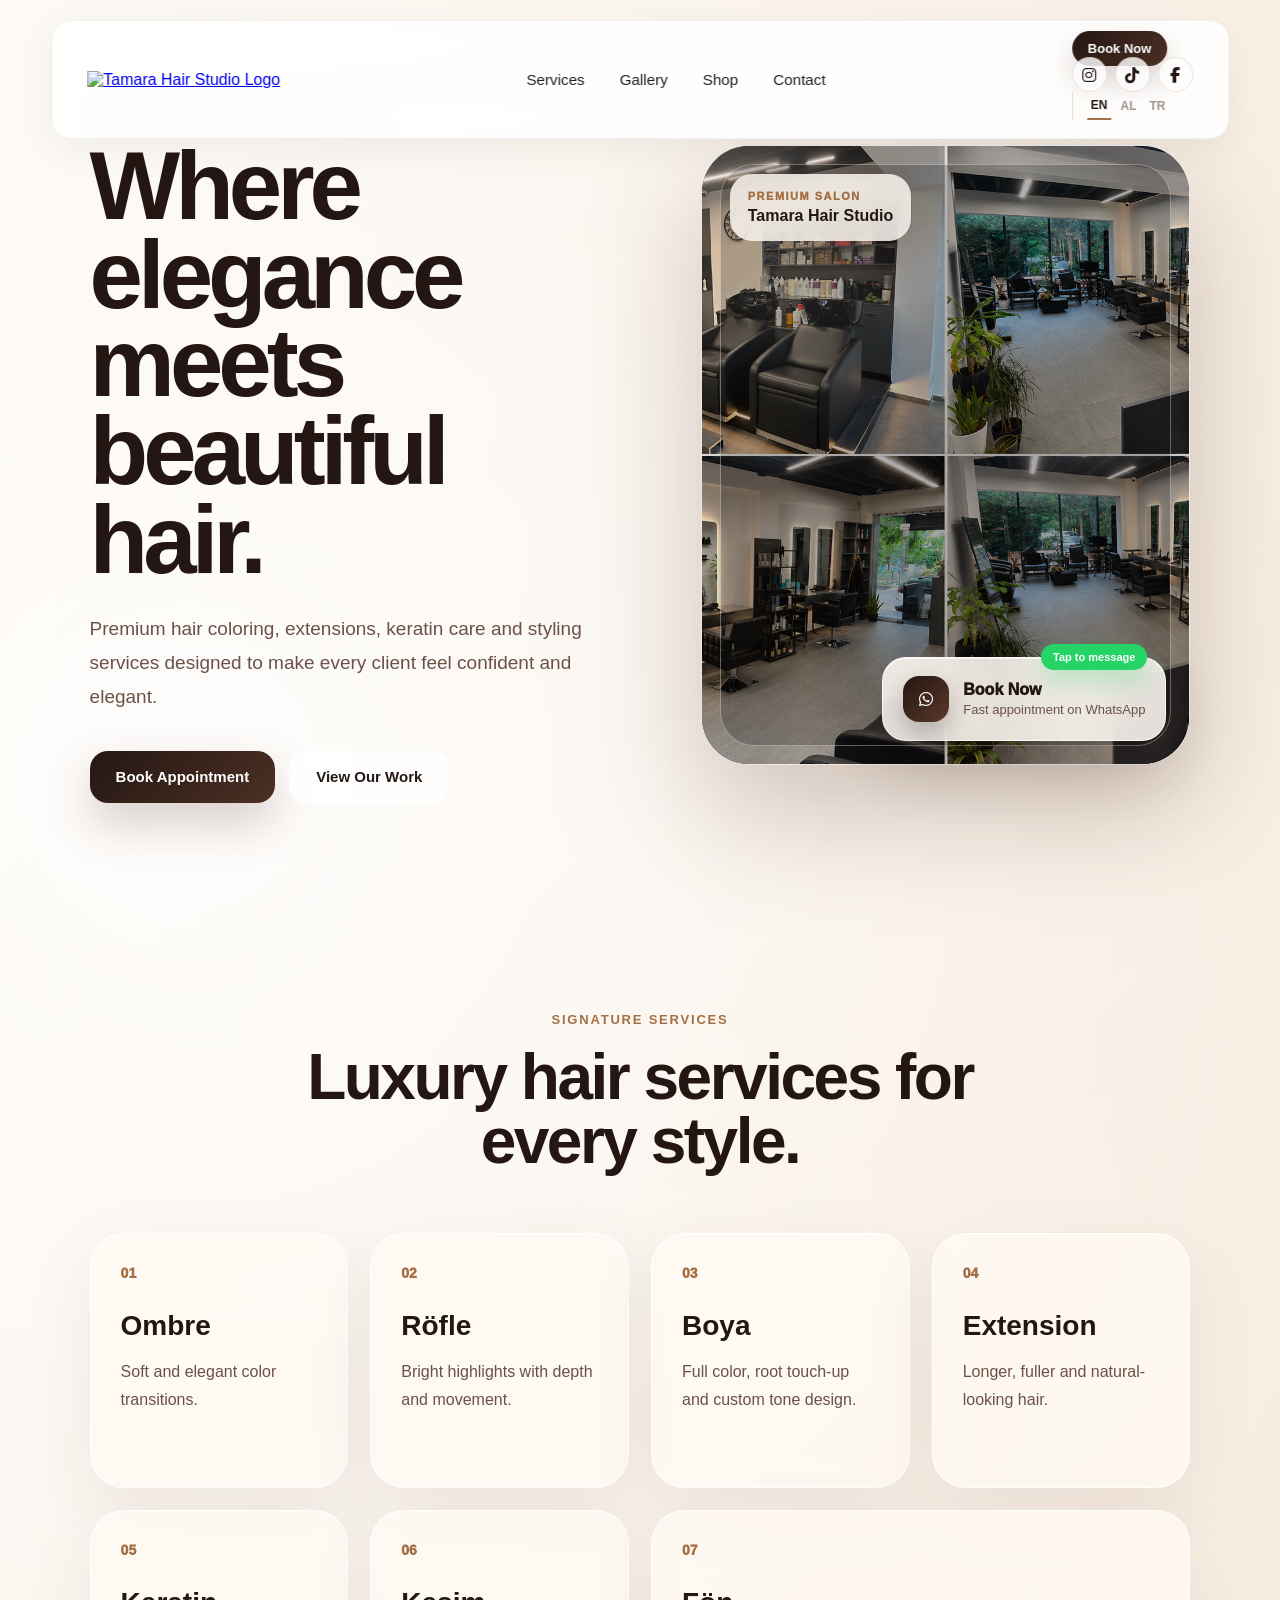
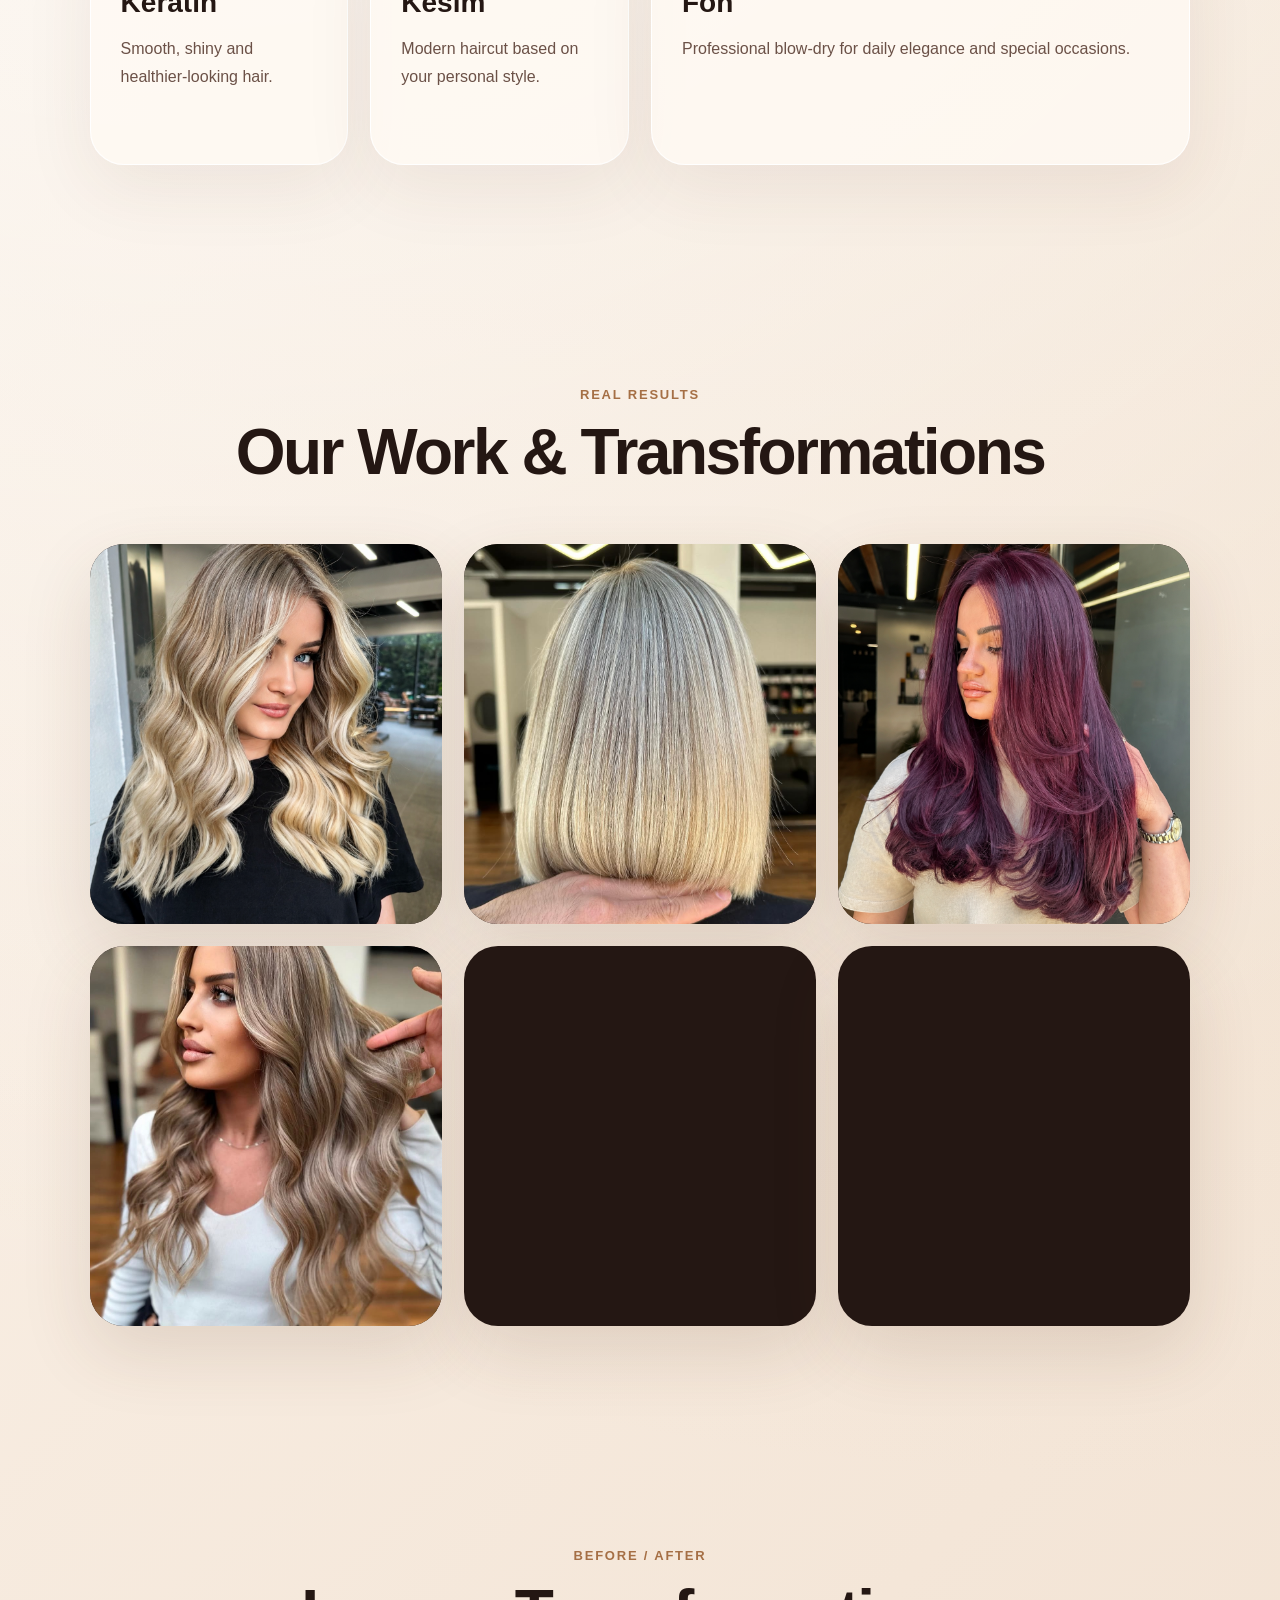
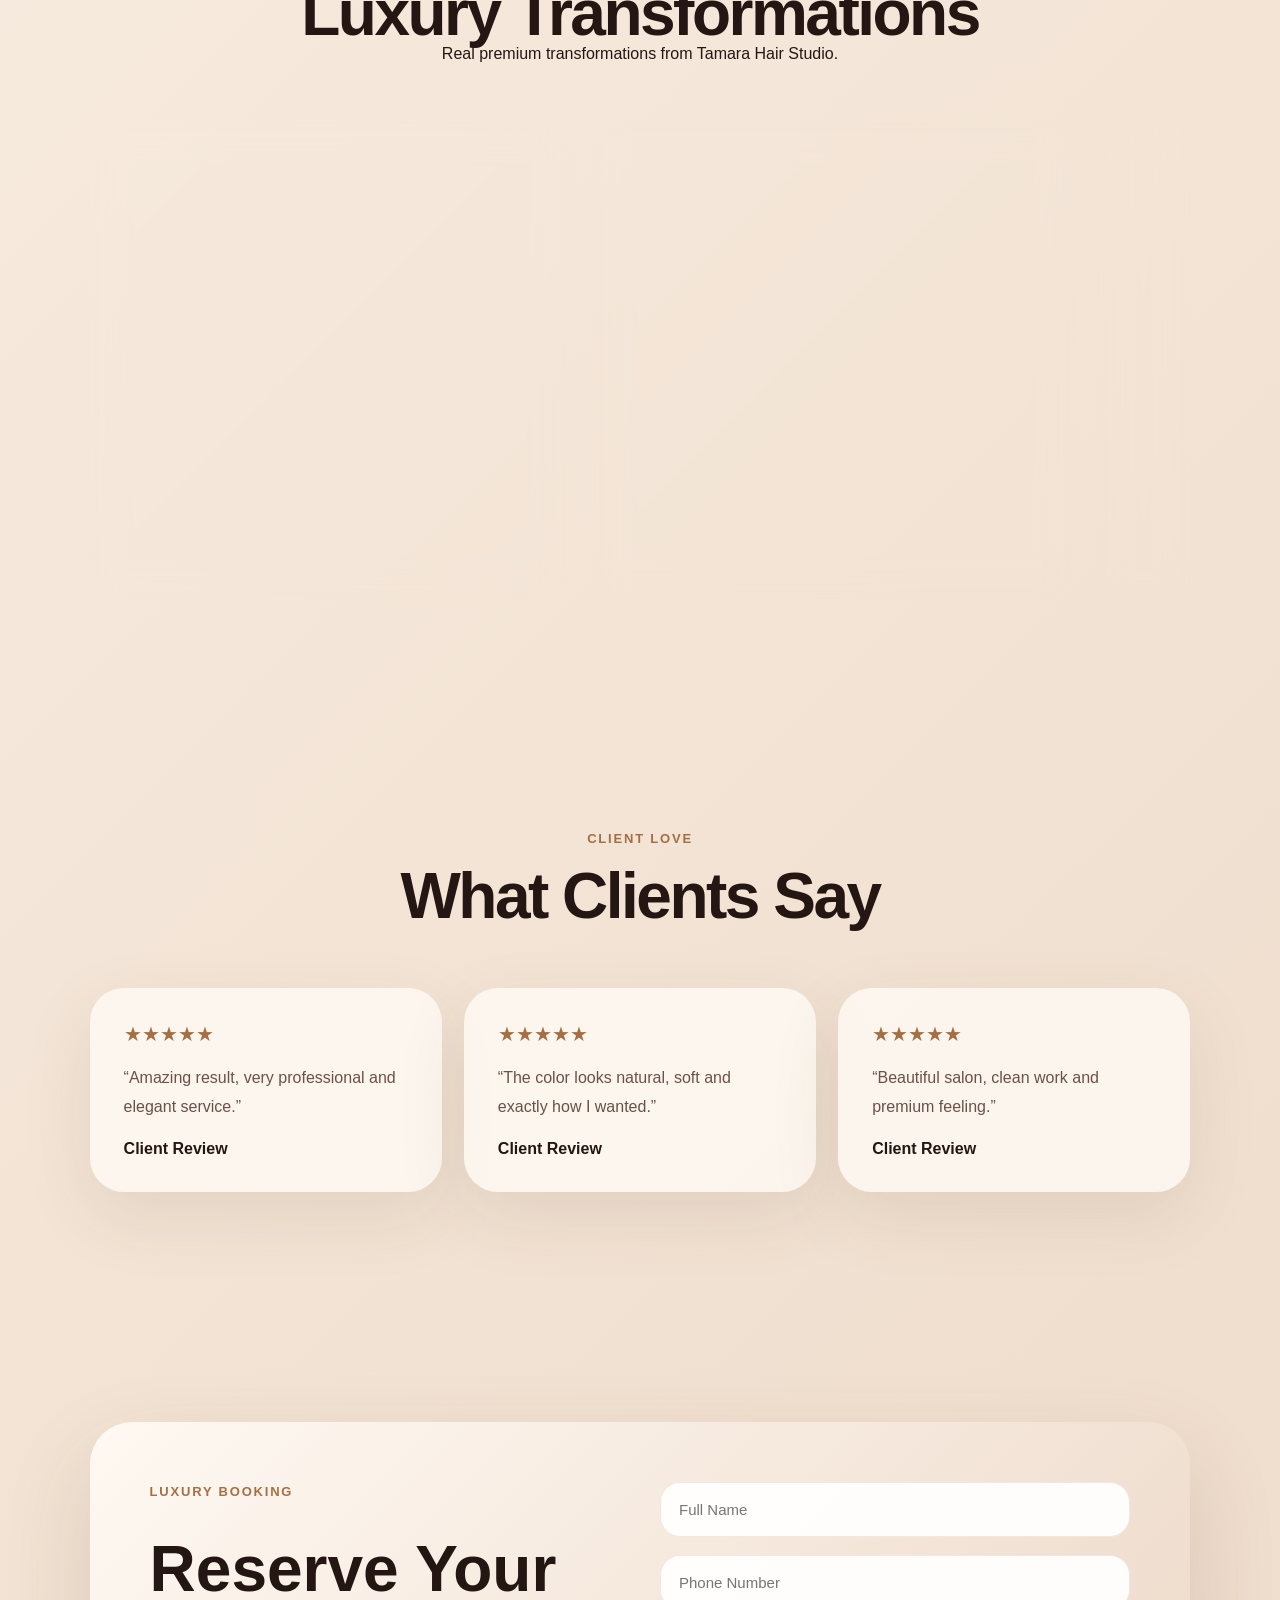
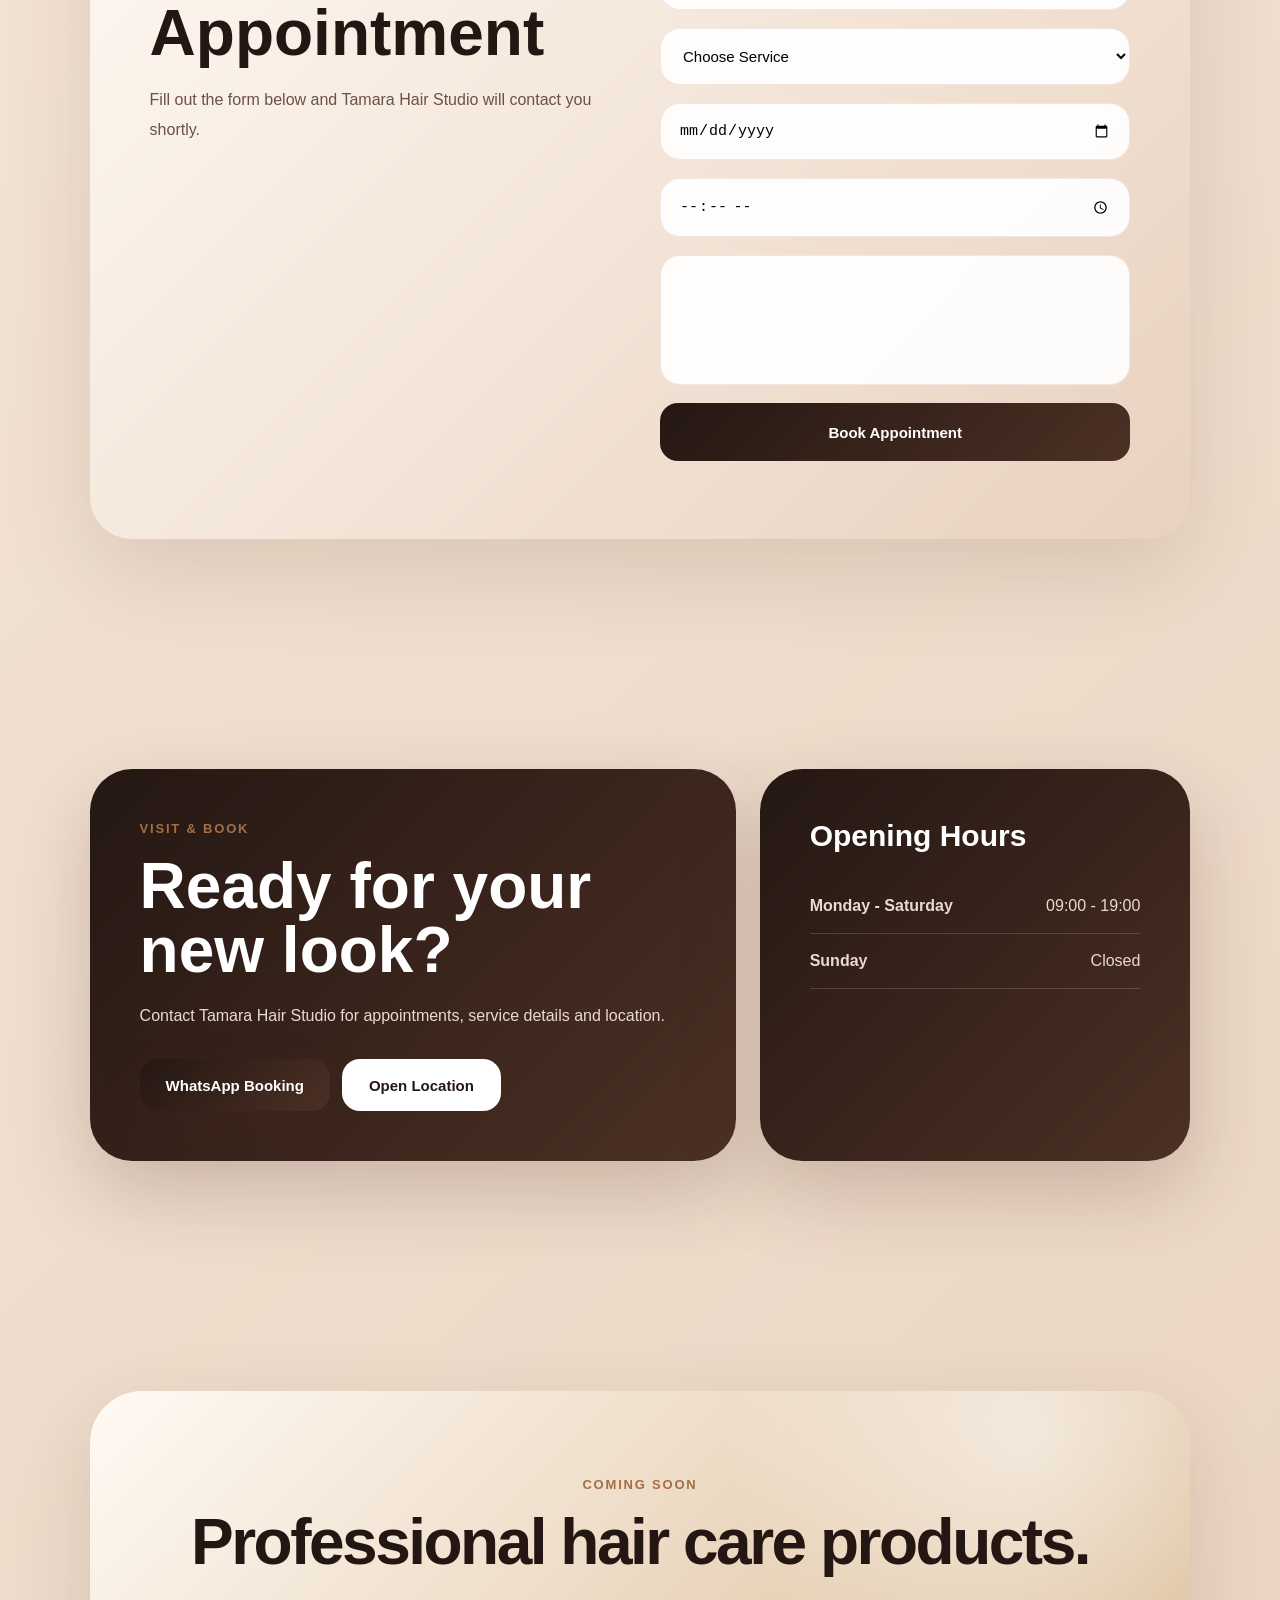
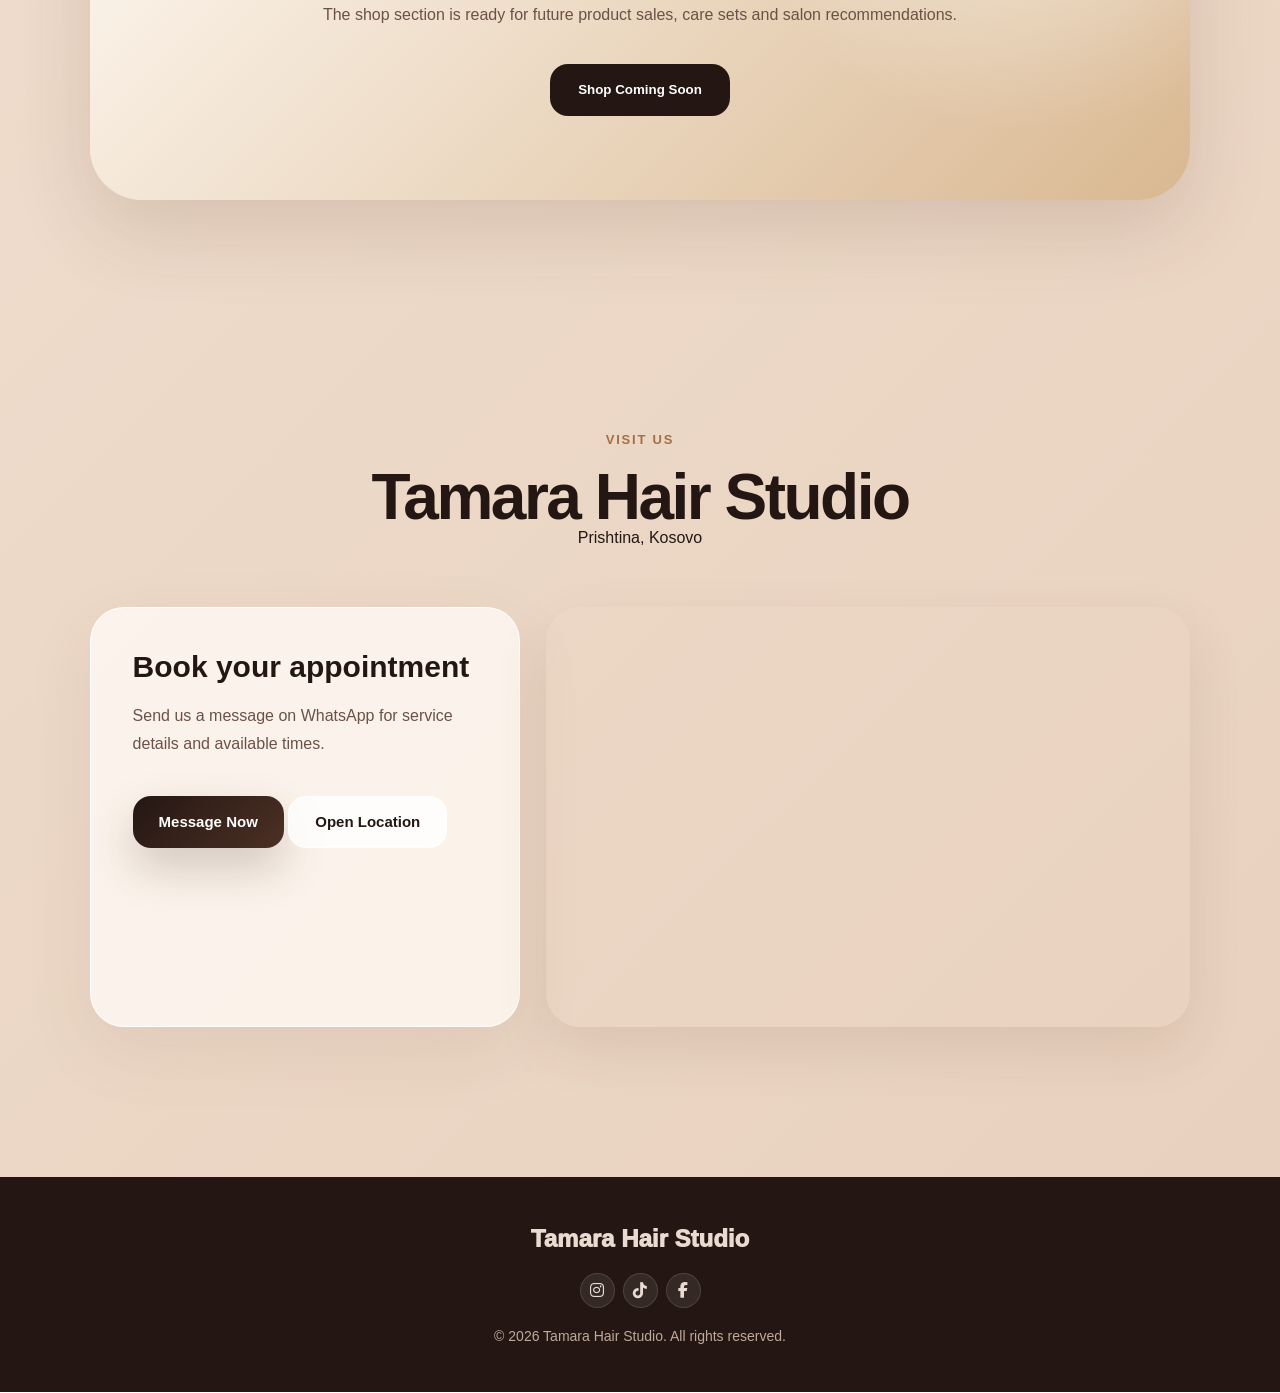
==== commit f9792c65: "Add logo image to navbar Add logo image to the navbar and ensure proper HTML structure." ====
--- a/index.html
+++ b/index.html
@@ -30,7 +30,7 @@
 
 <header class="navbar">
  <a href="#" class="logo">
-  
+  <img src="./images/logo.png" alt="Tamara Hair Studio Logo">
 </a>
 
   <nav class="nav-links">
--- a/style.css
+++ b/style.css
@@ -1072,106 +1072,117 @@
 
 }
 
-.logo{
-  width:180px;
-  height:auto;
-  object-fit:contain;
-}
-
-
-.logo img{
-   width:170px;
-   height:auto;
-   display:block;
-}
-
-@media (max-width:768px){
-
-   .navbar{
-      flex-direction:column;
-      gap:12px;
-      padding:20px;
-   }
-
-   .logo img{
-      width:120px;
-   }
-
-   .nav-links{
-      flex-wrap:wrap;
-      justify-content:center;
-      gap:14px;
-   }
-
-   .nav-right{
-      flex-wrap:wrap;
-      justify-content:center;
-      gap:10px;
-   }
-}
-
-/* PREMIUM NAVBAR */
-
-.navbar{
-    display:flex;
-    flex-direction:column;
-    align-items:center;
-    justify-content:center;
-    gap:18px;
-    padding:24px;
-    background:#f5f0eb;
-    border-radius:30px;
-    margin:18px;
-    box-shadow:0 10px 30px rgba(0,0,0,0.05);
-}
-
-.logo{
-    display:flex;
-    justify-content:center;
-    width:100%;
-}
-
-.logo img{
-    width:90px;
-    height:auto;
-    display:block;
-}
-
-.nav-right{
-    display:flex;
-    align-items:center;
-    justify-content:center;
-    gap:12px;
-    flex-wrap:wrap;
-}
-
-.nav-links{
-    display:flex;
-    justify-content:center;
-    gap:18px;
-    flex-wrap:wrap;
-}
-
-.nav-links a{
-    text-decoration:none;
-    color:#2a1612;
-    font-weight:600;
-    font-size:15px;
-}
-
-@media (min-width:769px){
+
+
+/* NAVBAR */
+.navbar {
+    position: fixed;
+    top: 20px;
+    left: 50%;
+    transform: translateX(-50%);
+    width: 92%;
+    max-width: 1400px;
+    background: rgba(255,255,255,0.88);
+    backdrop-filter: blur(18px);
+    -webkit-backdrop-filter: blur(18px);
+    border-radius: 20px;
+    padding: 18px 35px;
+    display: flex;
+    align-items: center;
+    justify-content: space-between;
+    z-index: 9999;
+    border: 1px solid rgba(0,0,0,0.05);
+    box-shadow: 0 10px 40px rgba(0,0,0,0.06);
+}
+
+/* SOL YAZI */
+.navbar-left h2 {
+    font-size: 1rem;
+    font-weight: 500;
+    color: #111;
+    letter-spacing: 0.5px;
+    margin: 0;
+}
+
+/* ORTA MENU */
+.nav-links {
+    display: flex;
+    gap: 35px;
+}
+
+.nav-links a {
+    text-decoration: none;
+    color: #222;
+    font-size: 0.95rem;
+    font-weight: 500;
+    transition: 0.3s;
+}
+
+.nav-links a:hover {
+    opacity: 0.6;
+}
+
+/* SAG TARAF */
+.navbar-right {
+    display: flex;
+    align-items: center;
+    gap: 18px;
+}
+
+/* BOOK NOW */
+.book-btn {
+    background: #222;
+    color: white;
+    padding: 12px 24px;
+    border-radius: 999px;
+    text-decoration: none;
+    font-size: 0.9rem;
+    font-weight: 500;
+    transition: 0.3s;
+}
+
+.book-btn:hover {
+    background: #000;
+    transform: translateY(-2px);
+}
+
+/* IKONLAR */
+.social-icons {
+    display: flex;
+    gap: 14px;
+}
+
+.social-icons a {
+    color: #111;
+    font-size: 0.9rem;
+    transition: 0.3s;
+}
+
+.social-icons a:hover {
+    opacity: 0.6;
+}
+
+/* MOBIL */
+@media(max-width: 900px){
 
     .navbar{
-        flex-direction:row;
-        justify-content:space-between;
-        padding:24px 40px;
+        padding: 15px 20px;
     }
 
-    .logo{
-        width:auto;
+    .nav-links{
+        display:none;
     }
 
-    .logo img{
-        width:115px;
+    .social-icons{
+        display:none;
     }
-}
+
+    .book-btn{
+        padding:10px 18px;
+        font-size:0.85rem;
+    }
+
+    .navbar-left h2{
+        font-size:0.9rem;
+    }
+}
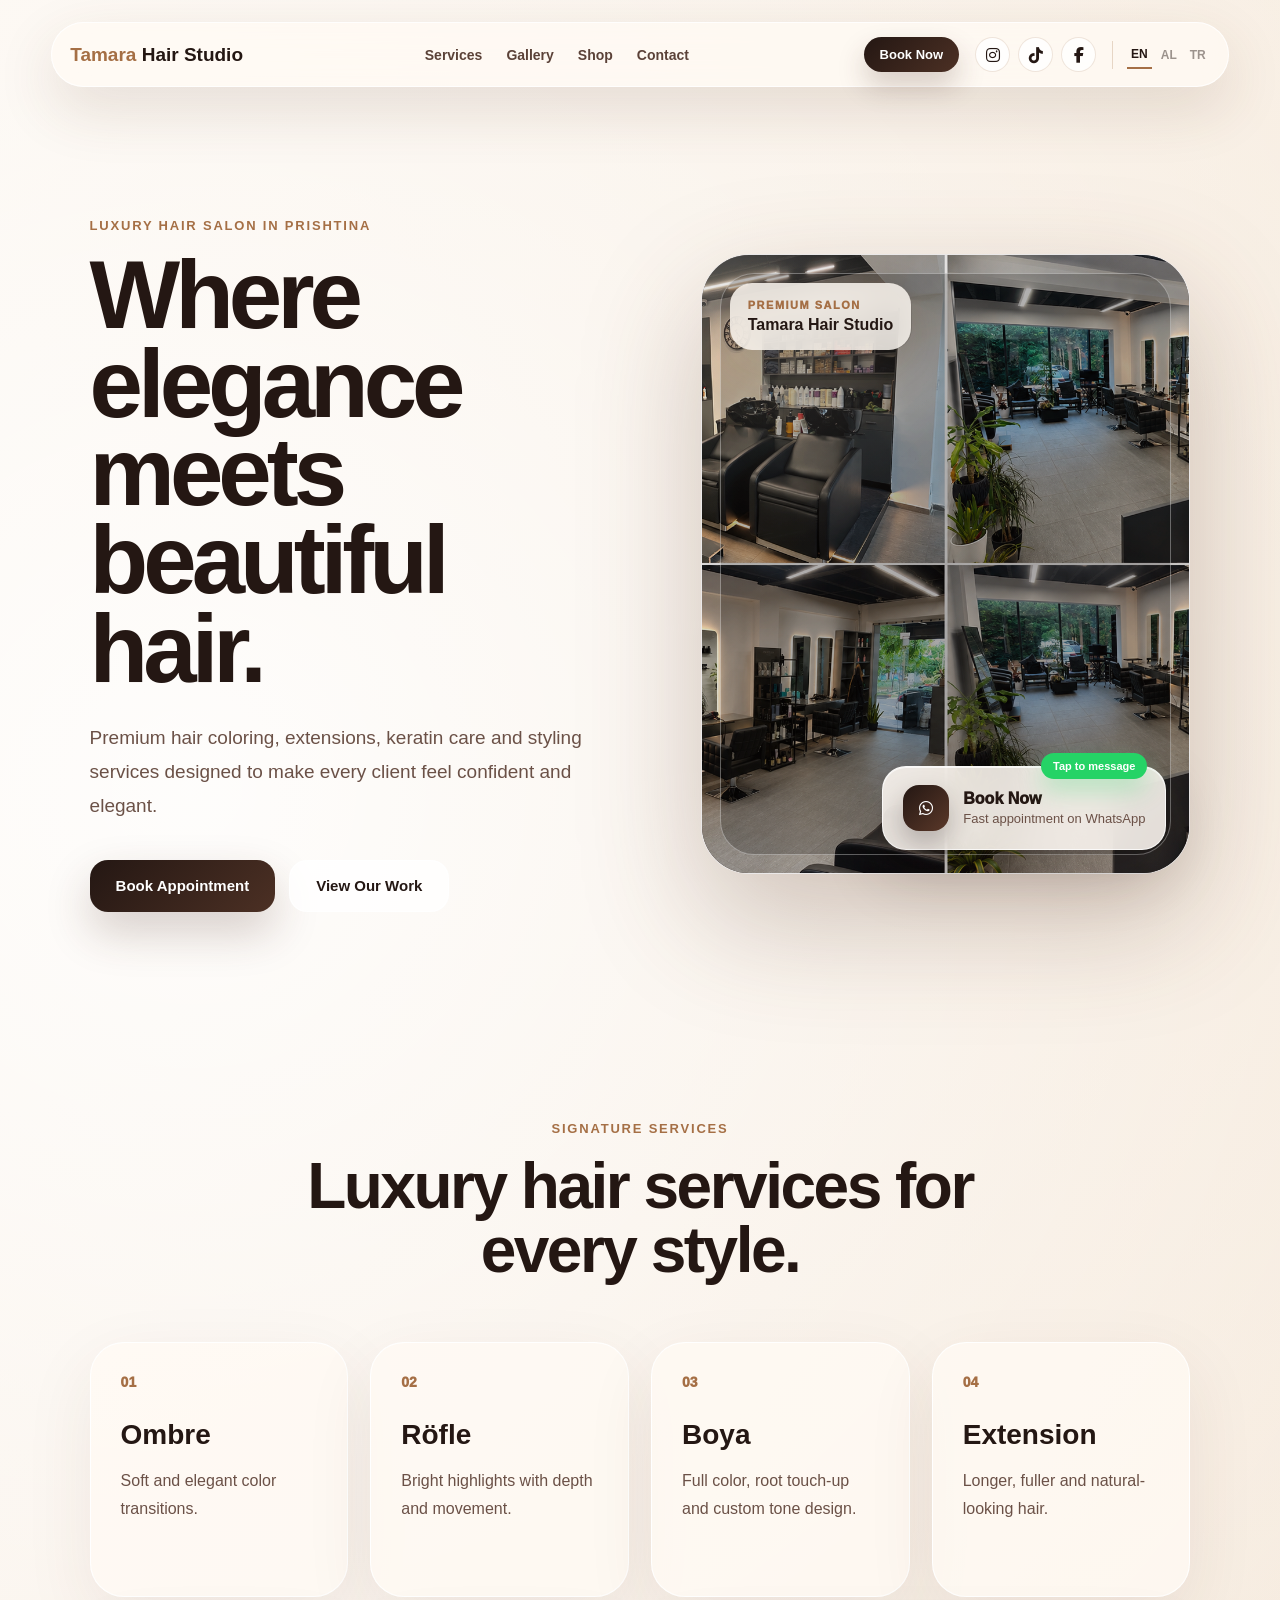
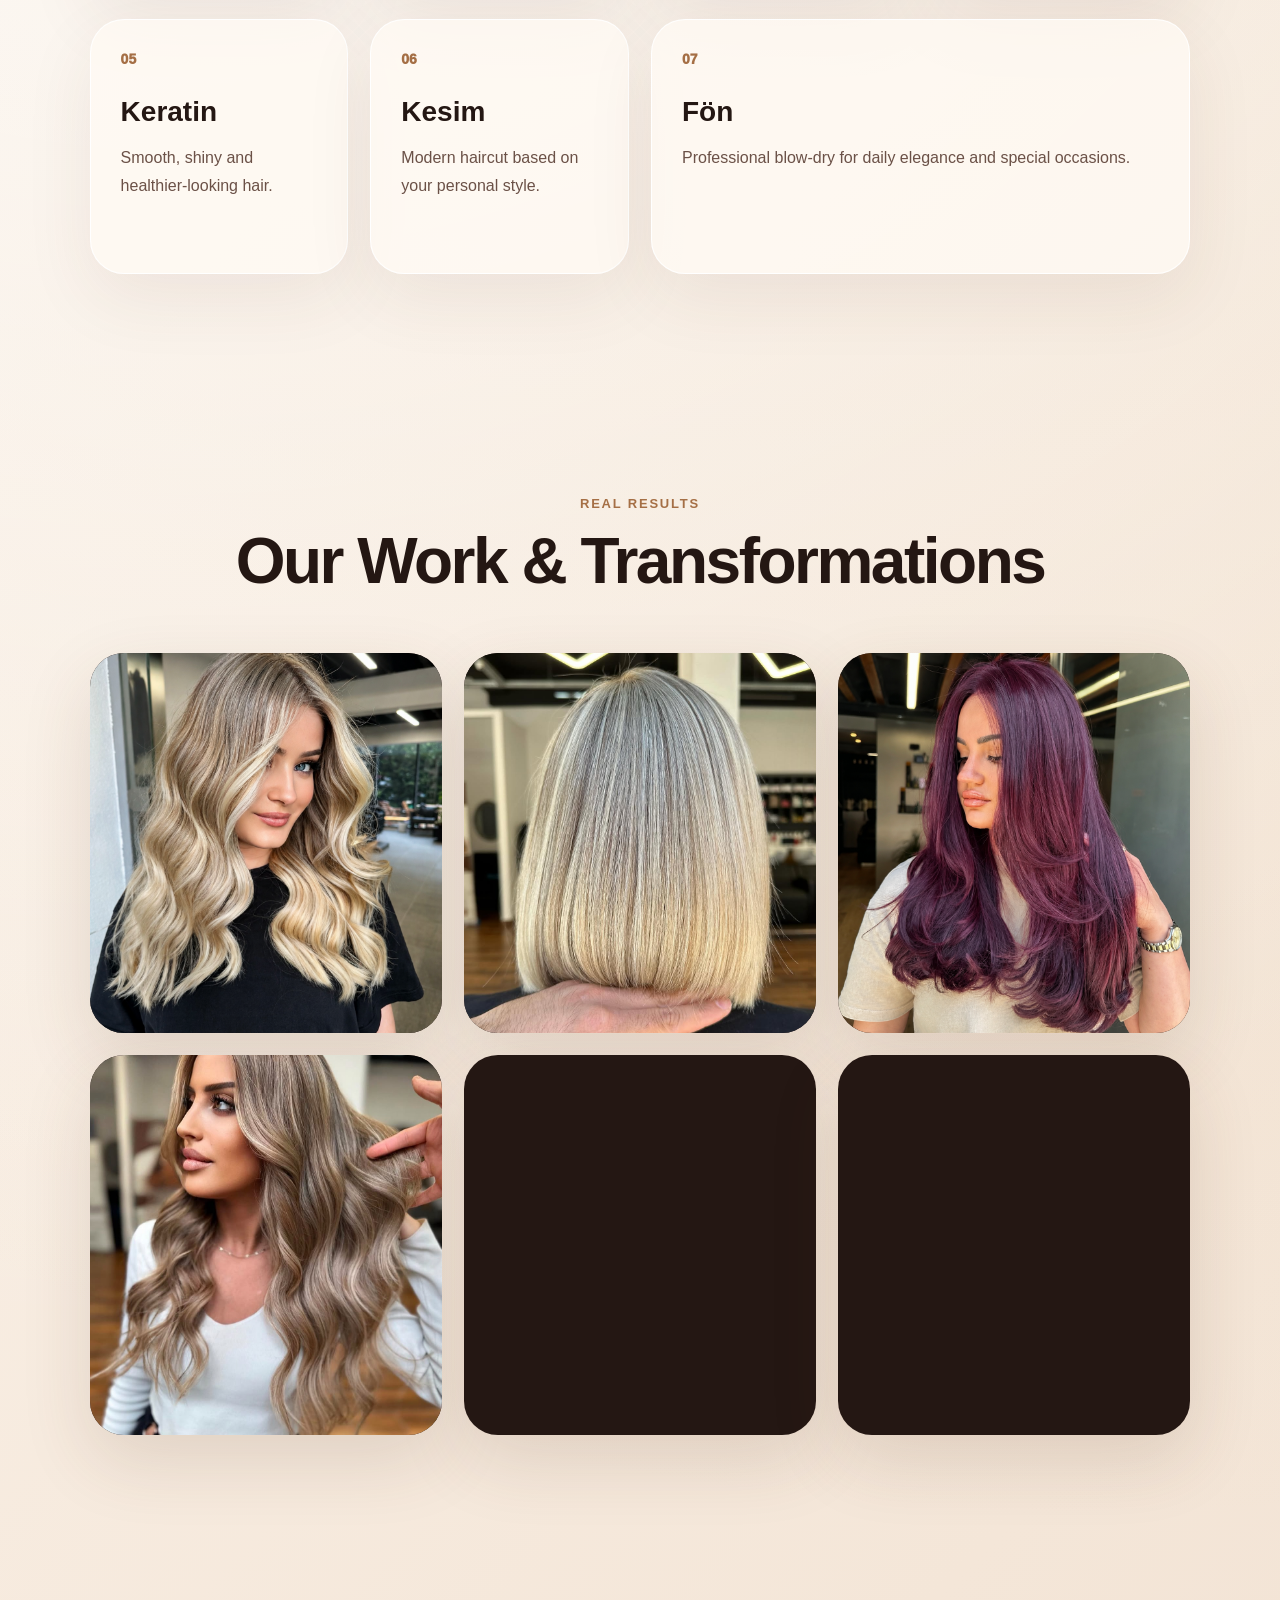
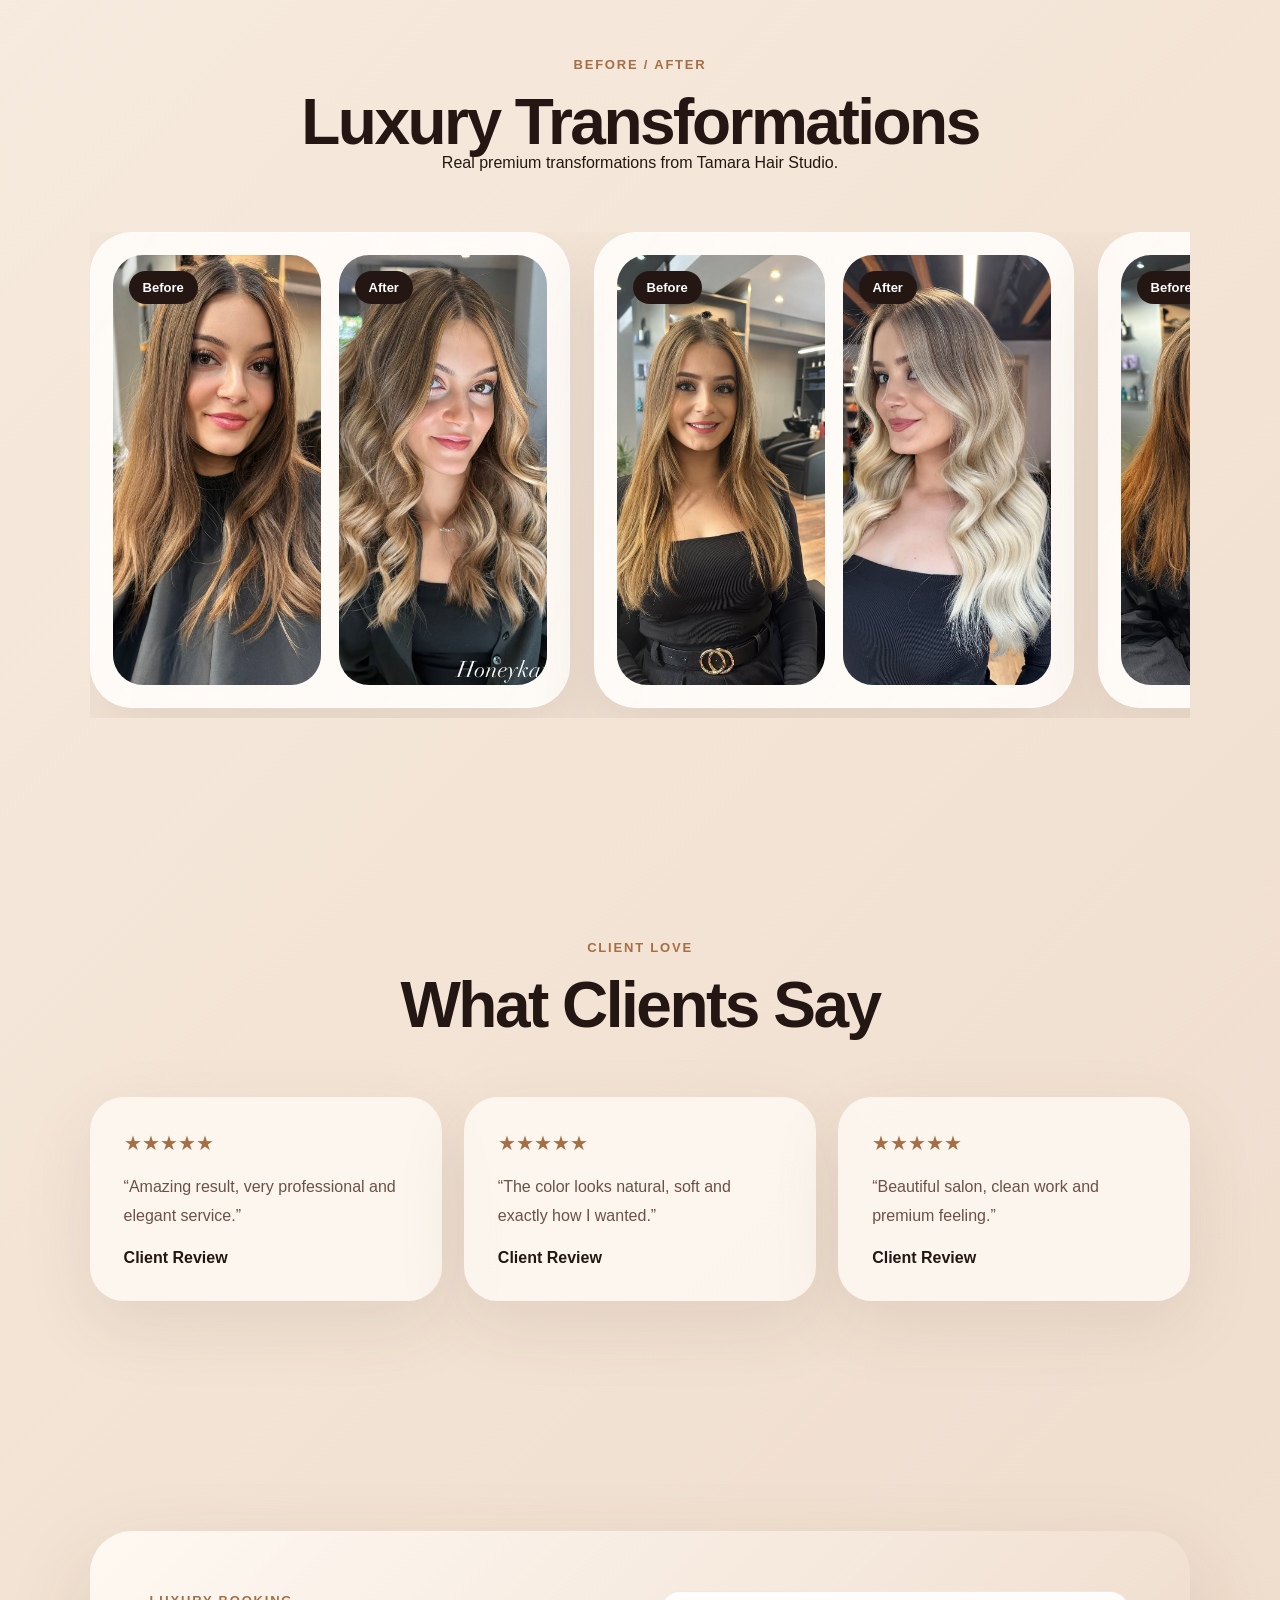
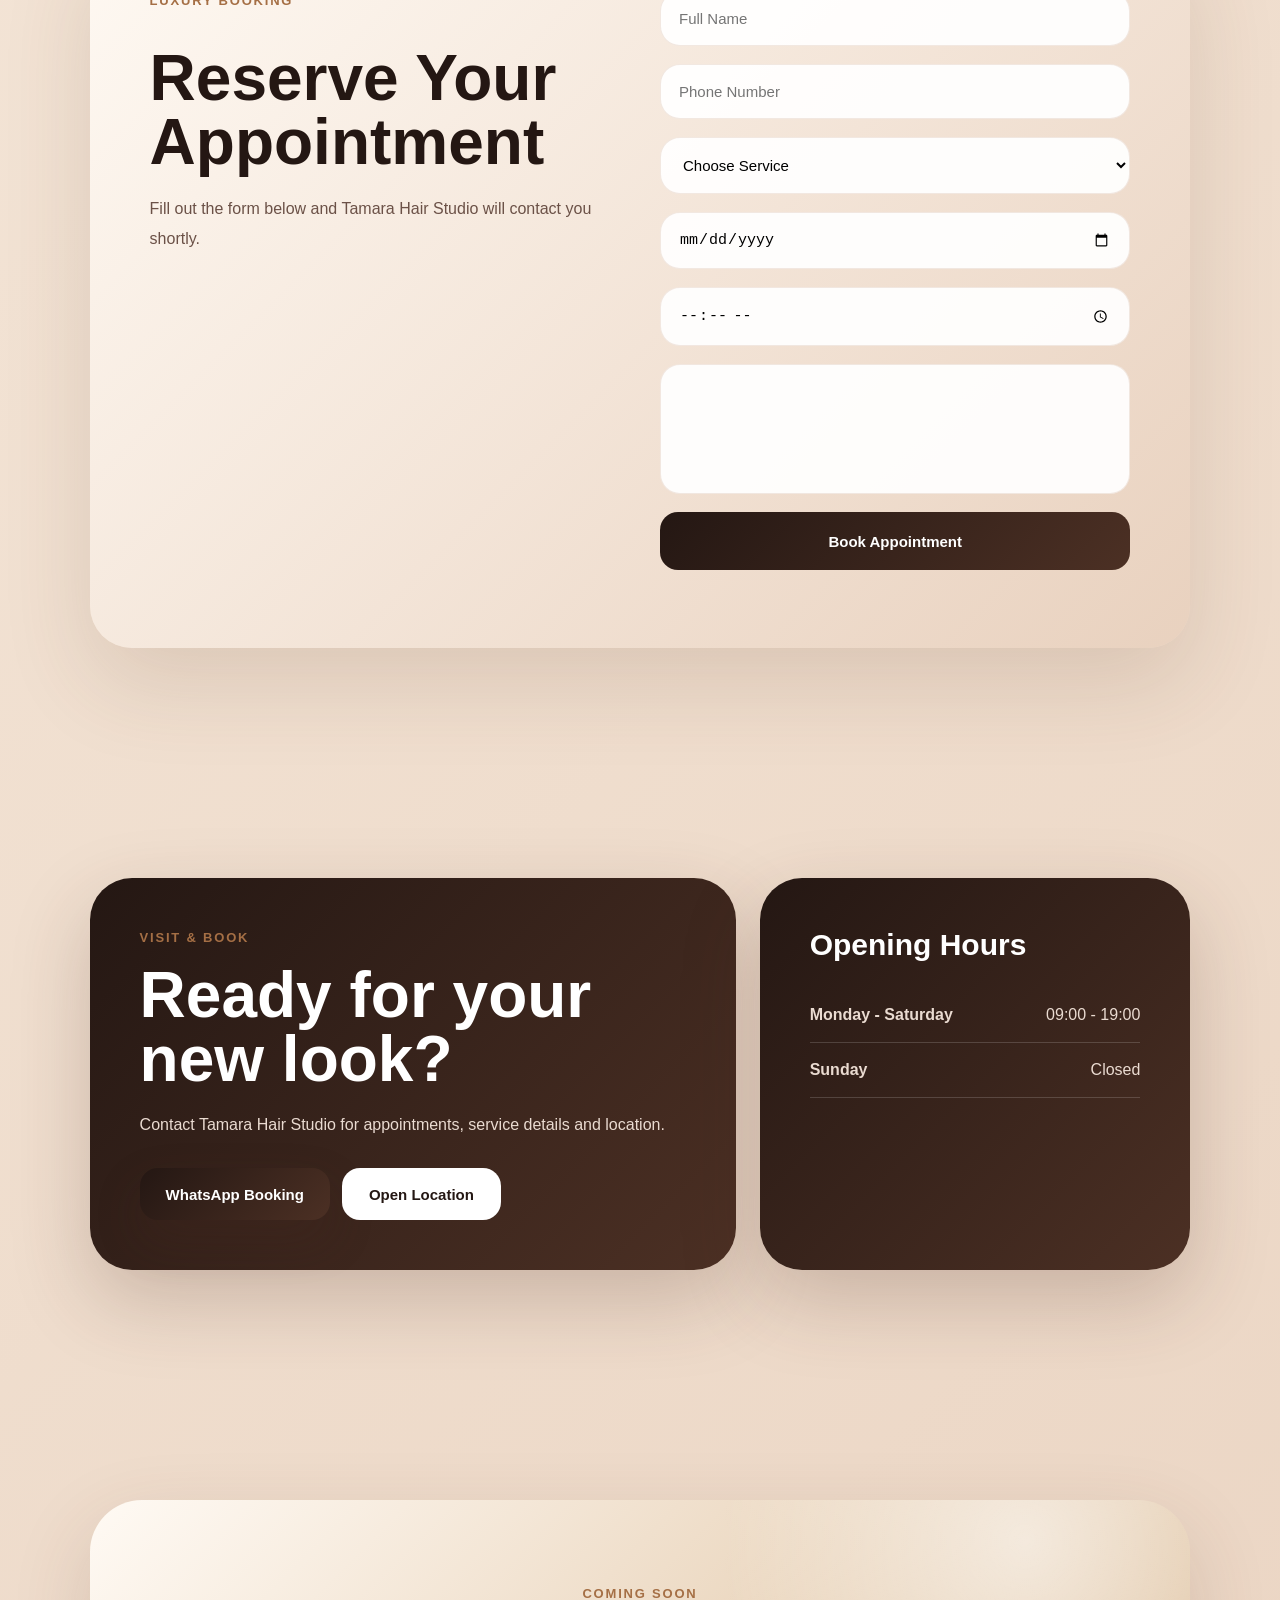
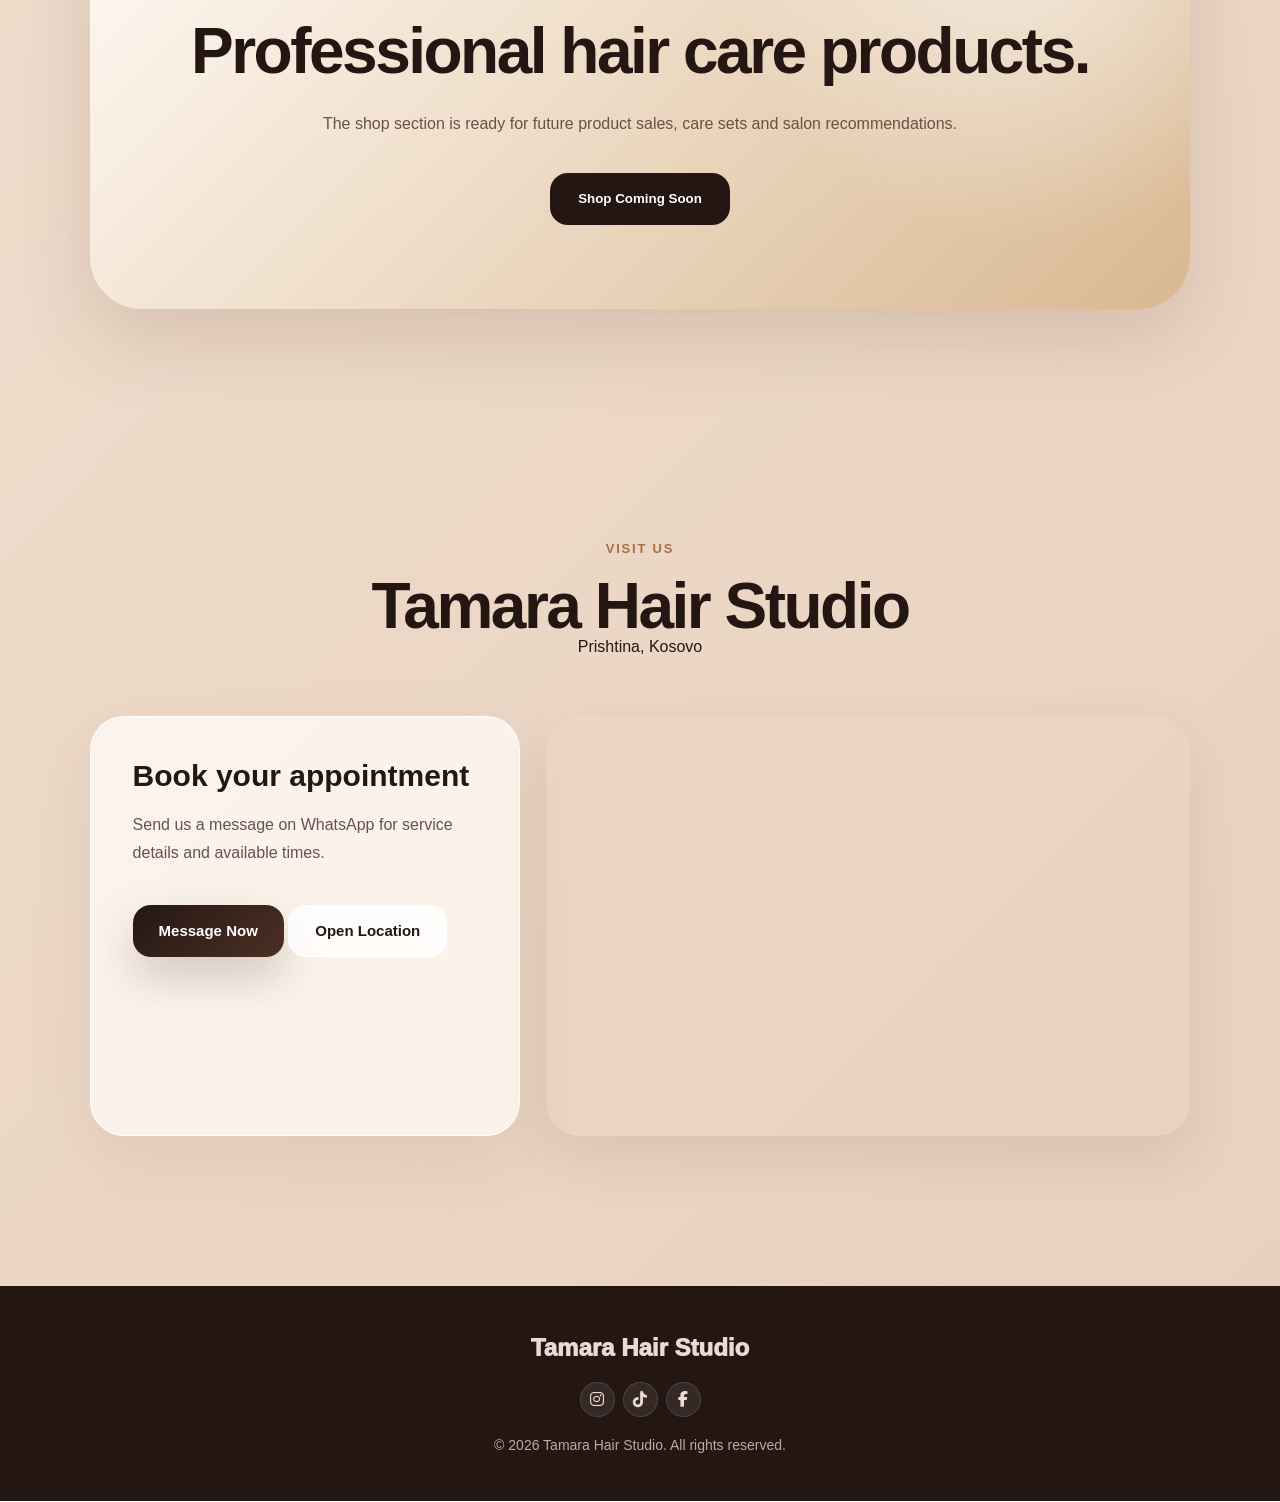
==== commit 3c01be87: "Replace logo image with text in header" ====
--- a/index.html
+++ b/index.html
@@ -29,9 +29,7 @@
 <body>
 
 <header class="navbar">
- <a href="#" class="logo">
-  <img src="./images/logo.png" alt="Tamara Hair Studio Logo">
-</a>
+  <a href="#" class="logo"><span>Tamara</span> Hair Studio</a>
 
   <nav class="nav-links">
 
--- a/style.css
+++ b/style.css
@@ -16,6 +16,51 @@
   overflow-x: hidden;
 }
 
+.navbar {
+  width: min(1180px, 92%);
+  margin: 22px auto;
+  padding: 14px 18px;
+  border-radius: 999px;
+  background: rgba(255,250,244,0.78);
+  backdrop-filter: blur(18px);
+  -webkit-backdrop-filter: blur(18px);
+  border: 1px solid rgba(255,255,255,0.85);
+  box-shadow: 0 22px 60px rgba(93,57,38,0.14);
+  display: flex;
+  align-items: center;
+  justify-content: space-between;
+  gap: 18px;
+}
+
+.logo {
+  color: #241713;
+  text-decoration: none;
+  font-size: 19px;
+  font-weight: 900;
+  white-space: nowrap;
+}
+
+.logo span { color: #a56f45; }
+
+.nav-links {
+  display: flex;
+  gap: 24px;
+}
+
+.nav-links a {
+  text-decoration: none;
+  color: #5b4238;
+  font-size: 14px;
+  font-weight: 800;
+}
+
+.nav-links a:hover { color: #a56f45; }
+
+.nav-right {
+  display: flex;
+  align-items: center;
+  gap: 16px;
+}
 
 .socials,
 .footer-socials {
@@ -1072,117 +1117,40 @@
 
 }
 
-
-
-/* NAVBAR */
-.navbar {
-    position: fixed;
-    top: 20px;
-    left: 50%;
-    transform: translateX(-50%);
-    width: 92%;
-    max-width: 1400px;
-    background: rgba(255,255,255,0.88);
-    backdrop-filter: blur(18px);
-    -webkit-backdrop-filter: blur(18px);
-    border-radius: 20px;
-    padding: 18px 35px;
-    display: flex;
-    align-items: center;
-    justify-content: space-between;
-    z-index: 9999;
-    border: 1px solid rgba(0,0,0,0.05);
-    box-shadow: 0 10px 40px rgba(0,0,0,0.06);
-}
-
-/* SOL YAZI */
-.navbar-left h2 {
-    font-size: 1rem;
-    font-weight: 500;
-    color: #111;
-    letter-spacing: 0.5px;
-    margin: 0;
-}
-
-/* ORTA MENU */
-.nav-links {
-    display: flex;
-    gap: 35px;
-}
-
-.nav-links a {
-    text-decoration: none;
-    color: #222;
-    font-size: 0.95rem;
-    font-weight: 500;
-    transition: 0.3s;
-}
-
-.nav-links a:hover {
-    opacity: 0.6;
-}
-
-/* SAG TARAF */
-.navbar-right {
-    display: flex;
-    align-items: center;
-    gap: 18px;
-}
-
-/* BOOK NOW */
-.book-btn {
-    background: #222;
-    color: white;
-    padding: 12px 24px;
-    border-radius: 999px;
-    text-decoration: none;
-    font-size: 0.9rem;
-    font-weight: 500;
-    transition: 0.3s;
-}
-
-.book-btn:hover {
-    background: #000;
-    transform: translateY(-2px);
-}
-
-/* IKONLAR */
-.social-icons {
-    display: flex;
-    gap: 14px;
-}
-
-.social-icons a {
-    color: #111;
-    font-size: 0.9rem;
-    transition: 0.3s;
-}
-
-.social-icons a:hover {
-    opacity: 0.6;
-}
-
-/* MOBIL */
-@media(max-width: 900px){
-
-    .navbar{
-        padding: 15px 20px;
-    }
-
-    .nav-links{
-        display:none;
-    }
-
-    .social-icons{
-        display:none;
-    }
-
-    .book-btn{
-        padding:10px 18px;
-        font-size:0.85rem;
-    }
-
-    .navbar-left h2{
-        font-size:0.9rem;
-    }
-}
+.logo{
+  width:180px;
+  height:auto;
+  object-fit:contain;
+}
+
+
+.logo img{
+   width:170px;
+   height:auto;
+   display:block;
+}
+
+@media (max-width:768px){
+
+   .navbar{
+      flex-direction:column;
+      gap:12px;
+      padding:20px;
+   }
+
+   .logo img{
+      width:120px;
+   }
+
+   .nav-links{
+      flex-wrap:wrap;
+      justify-content:center;
+      gap:14px;
+   }
+
+   .nav-right{
+      flex-wrap:wrap;
+      justify-content:center;
+      gap:10px;
+   }
+}
